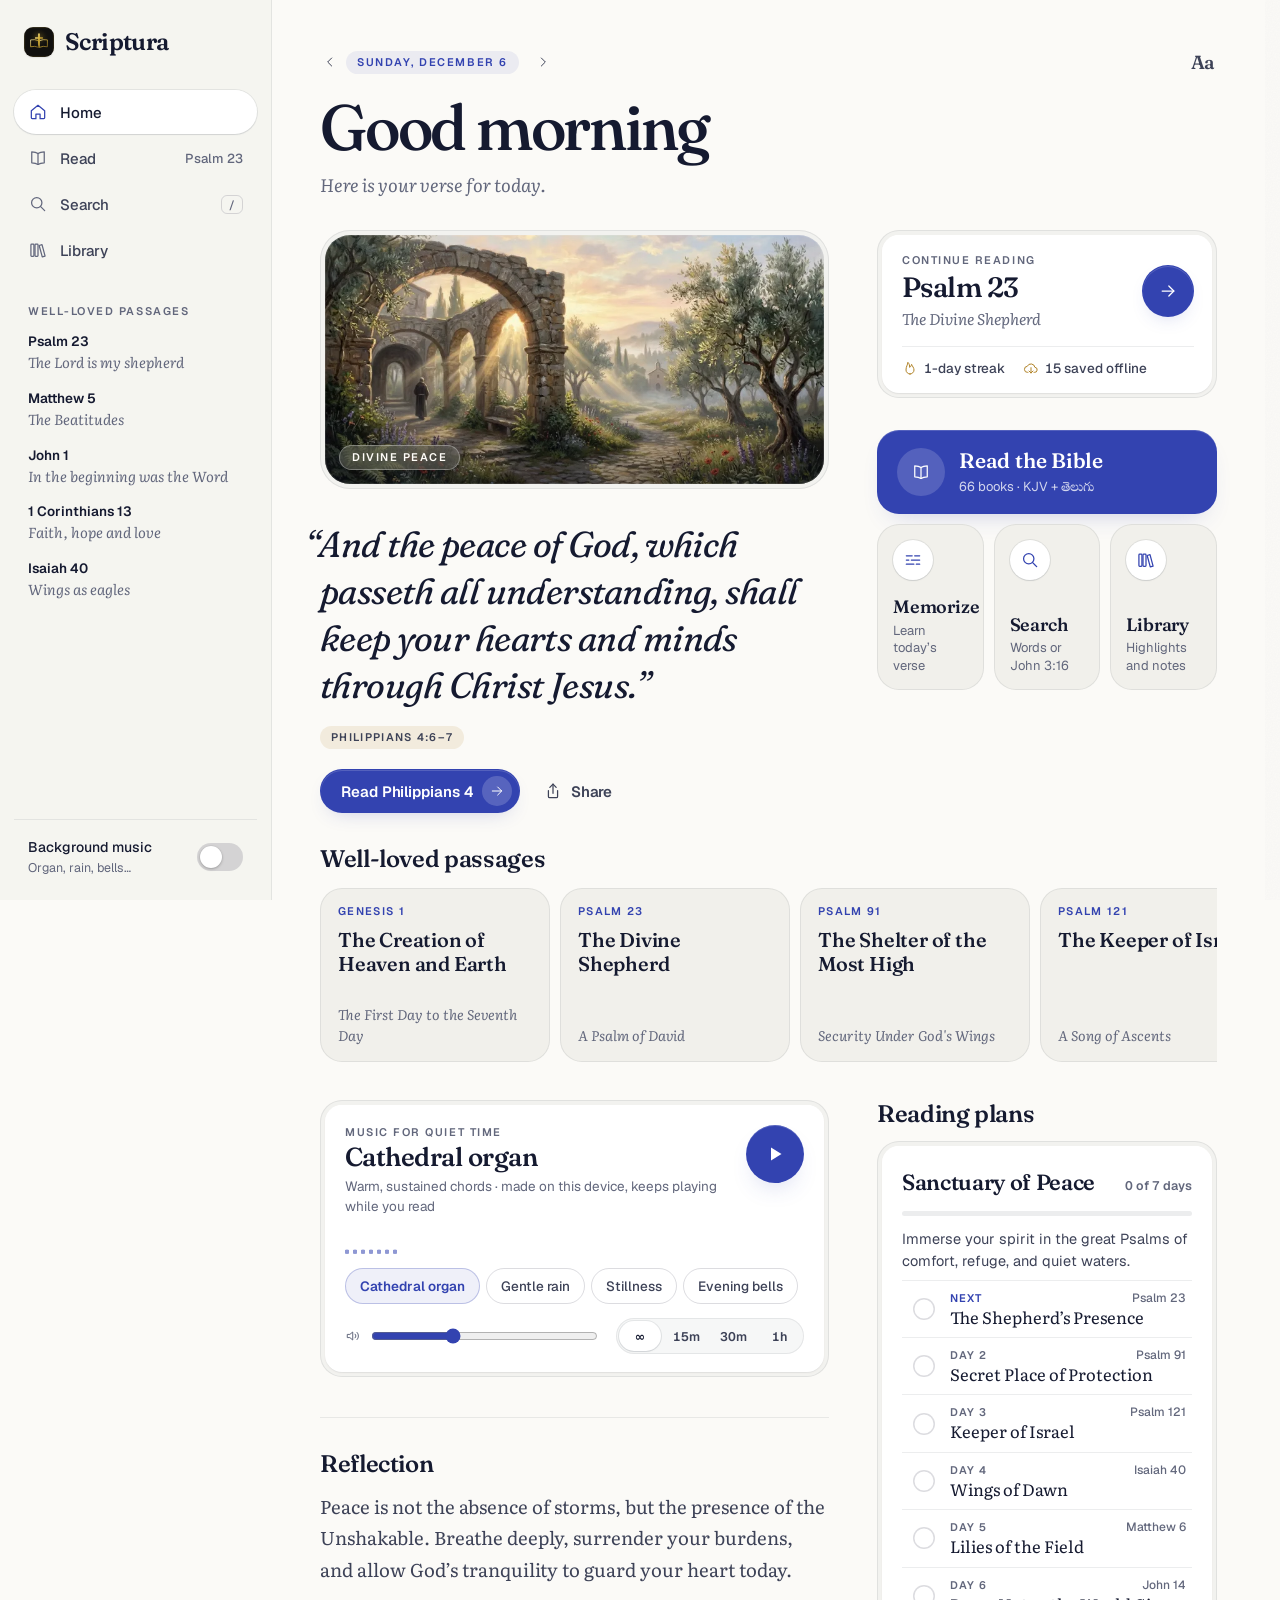
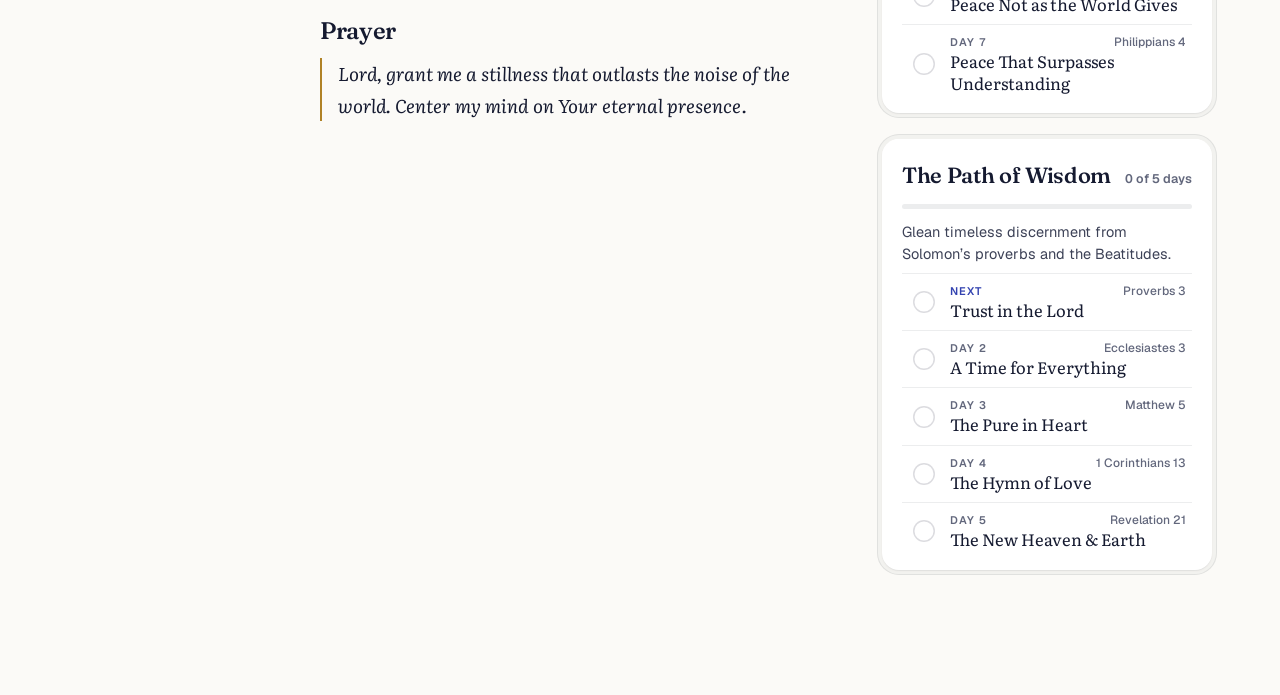
==== index.html @ 5dde361d "First commit: Scriptura Bible reader Offline Bible reader with a home dashboard, the King James Vers" ====
<!DOCTYPE html>
<html lang="en" class="theme-parchment font-serif">
<head>
  <meta charset="UTF-8">
  <meta name="viewport" content="width=device-width, initial-scale=1, viewport-fit=cover, interactive-widget=resizes-content">
  <title>Scriptura — Bible reader</title>
  <meta name="description" content="A quiet Bible reader: the whole King James Bible and three other public-domain translations, chapters saved for offline reading, highlights and notes kept on your device, a daily verse and background music.">

  <link rel="manifest" href="manifest.webmanifest">
  <meta name="theme-color" content="#FBFAF7" media="(prefers-color-scheme: light)">
  <meta name="theme-color" content="#0C1020" media="(prefers-color-scheme: dark)">
  <meta name="color-scheme" content="light dark">
  <meta name="mobile-web-app-capable" content="yes">
  <meta name="apple-mobile-web-app-capable" content="yes">
  <meta name="apple-mobile-web-app-status-bar-style" content="default">
  <meta name="apple-mobile-web-app-title" content="Scriptura">
  <link rel="icon" type="image/svg+xml" href="icons/favicon.svg">
  <link rel="apple-touch-icon" href="icons/icon-180.png">

  <meta property="og:title" content="Scriptura — Bible reader">
  <meta property="og:description" content="Read the whole Bible with careful typography, offline chapters, highlights, notes and a daily verse.">
  <meta property="og:image" content="icons/icon-512.png">
  <meta property="og:type" content="website">

  <link rel="preconnect" href="https://bible-api.com" crossorigin>
  <!-- Fonts are self-hosted so they work offline from the first install -->
  <link rel="preload" href="fonts/literata-normal.woff2" as="font" type="font/woff2" crossorigin>
  <link rel="preload" href="fonts/fraunces-normal.woff2" as="font" type="font/woff2" crossorigin>
  <link rel="preload" href="fonts/geist-normal.woff2" as="font" type="font/woff2" crossorigin>

  <script>
    // Apply the saved theme before first paint so night readers never see a light flash.
    (function () {
      try {
        var p = JSON.parse(localStorage.getItem('scriptura_preferences') || '{}');
        var t = p.theme || 'auto';
        if (t === 'auto') t = matchMedia('(prefers-color-scheme: dark)').matches ? 'theme-cathedral' : 'theme-parchment';
        document.documentElement.className = t + ' ' + (p.fontFamily || 'font-serif');
      } catch (e) {}
    })();
  </script>

  <link rel="stylesheet" href="css/fonts.css">
  <link rel="stylesheet" href="css/themes.css">
  <link rel="stylesheet" href="css/style.css">
  <link rel="stylesheet" href="css/mobile.css">
</head>
<body data-view="daily">
  <a class="skip-link" href="#reading-content">Skip to scripture</a>

  <!-- Icon set: 24px grid, 1.5 stroke, round joins -->
  <svg class="sprite" aria-hidden="true" focusable="false">
    <symbol id="i-read" viewBox="0 0 24 24"><path d="M12 6.6C10.2 5.3 7.7 4.6 4.5 4.6v13.1c3.2 0 5.7.7 7.5 2 1.8-1.3 4.3-2 7.5-2V4.6c-3.2 0-5.7.7-7.5 2z"/><path d="M12 6.6v13.1"/></symbol>
    <symbol id="i-home" viewBox="0 0 24 24"><path d="M4 10.5 12 4l8 6.5V19a1 1 0 0 1-1 1h-4.5v-5.5h-5V20H5a1 1 0 0 1-1-1z"/></symbol>
    <symbol id="i-play" viewBox="0 0 24 24"><path d="M8 5.5v13l10.5-6.5z" fill="currentColor"/></symbol>
    <symbol id="i-pause" viewBox="0 0 24 24"><rect x="6.5" y="5.5" width="3.6" height="13" rx="1" fill="currentColor"/><rect x="13.9" y="5.5" width="3.6" height="13" rx="1" fill="currentColor"/></symbol>
    <symbol id="i-today" viewBox="0 0 24 24"><path d="M3 18.5h18"/><path d="M7 18.5a5 5 0 0 1 10 0"/><path d="M12 5.5v3"/><path d="M5.3 9.8l1.9 1.9"/><path d="M18.7 9.8l-1.9 1.9"/></symbol>
    <symbol id="i-search" viewBox="0 0 24 24"><circle cx="10.5" cy="10.5" r="6.2"/><path d="M15.2 15.2 20 20"/></symbol>
    <symbol id="i-library" viewBox="0 0 24 24"><rect x="3.5" y="5" width="3.6" height="14.5" rx=".9"/><rect x="8.4" y="5" width="3.6" height="14.5" rx=".9"/><path d="M13.4 6.6l3.4-.95 3.7 13.6-3.4.95z"/></symbol>
    <symbol id="i-speaker" viewBox="0 0 24 24"><path d="M4 9.6h3.3L11.6 6v12l-4.3-3.6H4z"/><path d="M15.3 9.2a4 4 0 0 1 0 5.6"/><path d="M18.1 6.6a7.6 7.6 0 0 1 0 10.8"/></symbol>
    <symbol id="i-chev-left" viewBox="0 0 24 24"><path d="M14.5 6l-6 6 6 6"/></symbol>
    <symbol id="i-chev-right" viewBox="0 0 24 24"><path d="M9.5 6l6 6-6 6"/></symbol>
    <symbol id="i-chev-down" viewBox="0 0 24 24"><path d="M6.5 9.5l5.5 5.5 5.5-5.5"/></symbol>
    <symbol id="i-arrow-right" viewBox="0 0 24 24"><path d="M5 12h14"/><path d="M13 6l6 6-6 6"/></symbol>
    <symbol id="i-close" viewBox="0 0 24 24"><path d="M6.5 6.5l11 11M17.5 6.5l-11 11"/></symbol>
    <symbol id="i-check" viewBox="0 0 24 24"><path d="M5 12.5l4.5 4.5L19 7.5"/></symbol>
    <symbol id="i-bookmark" viewBox="0 0 24 24"><path d="M7 3.8h10a1 1 0 0 1 1 1v15.4l-6-4.3-6 4.3V4.8a1 1 0 0 1 1-1z"/></symbol>
    <symbol id="i-note" viewBox="0 0 24 24"><path d="M4.5 19.5v-3.3L16 4.7a1.9 1.9 0 0 1 2.7 0l.6.6a1.9 1.9 0 0 1 0 2.7L7.8 19.5z"/><path d="M14 6.7l3.3 3.3"/></symbol>
    <symbol id="i-share" viewBox="0 0 24 24"><path d="M12 3.8v11"/><path d="M8.2 7.6 12 3.8l3.8 3.8"/><path d="M6.5 11.5v7a1.5 1.5 0 0 0 1.5 1.5h8a1.5 1.5 0 0 0 1.5-1.5v-7"/></symbol>
    <symbol id="i-copy" viewBox="0 0 24 24"><rect x="8.5" y="8.5" width="11" height="11" rx="2"/><path d="M15.5 8.5V6a1.5 1.5 0 0 0-1.5-1.5H6A1.5 1.5 0 0 0 4.5 6v8A1.5 1.5 0 0 0 6 15.5h2.5"/></symbol>
    <symbol id="i-trash" viewBox="0 0 24 24"><path d="M4.5 7h15"/><path d="M9.5 7V4.8h5V7"/><path d="M6.5 7l.9 12.2a1 1 0 0 0 1 .9h7.2a1 1 0 0 0 1-.9L17.5 7"/></symbol>
    <symbol id="i-none" viewBox="0 0 24 24"><circle cx="12" cy="12" r="7.5"/><path d="M6.8 17.2 17.2 6.8"/></symbol>
    <symbol id="i-highlight" viewBox="0 0 24 24"><path d="M14.5 4.5l5 5-8.2 8.2H6.3v-5z"/><path d="M4 20.5h16"/></symbol>
    <symbol id="i-image" viewBox="0 0 24 24"><rect x="4" y="5" width="16" height="14" rx="2"/><circle cx="9" cy="10" r="1.5"/><path d="M20 15.5l-4.5-4.5L8 18.5"/></symbol>
    <symbol id="i-download" viewBox="0 0 24 24"><path d="M12 4v11"/><path d="M7.5 10.5 12 15l4.5-4.5"/><path d="M5 19.5h14"/></symbol>
    <symbol id="i-upload" viewBox="0 0 24 24"><path d="M12 15V4"/><path d="M7.5 8.5 12 4l4.5 4.5"/><path d="M5 19.5h14"/></symbol>
    <symbol id="i-refresh" viewBox="0 0 24 24"><path d="M19.5 12a7.5 7.5 0 1 1-2.2-5.3"/><path d="M19.5 4.5v4h-4"/></symbol>
    <symbol id="i-cloud" viewBox="0 0 24 24"><path d="M7.5 18.5H7a4.5 4.5 0 0 1-.6-9 6 6 0 0 1 11.4 1.4A3.8 3.8 0 0 1 17 18.5h-.5"/><path d="M12 11.5v8"/><path d="M9 16.5l3 3 3-3"/></symbol>
    <symbol id="i-flame" viewBox="0 0 24 24"><path d="M12 21a6 6 0 0 0 6-6c0-3.5-2.6-5.6-3.6-8.4-.8 2.3-1.4 3.7-3 4.4.3-2.6-.6-5.5-2.6-7.5C8.6 7.4 6 9.7 6 15a6 6 0 0 0 6 6z"/></symbol>
    <symbol id="i-memorize" viewBox="0 0 24 24"><path d="M4 7h7"/><path d="M14 7h6"/><path d="M4 12h3"/><path d="M10 12h10"/><path d="M4 17h9"/><path d="M16 17h4"/></symbol>
    <symbol id="i-cross" viewBox="0 0 24 24"><path d="M12 3v18M6.5 8.5h11"/></symbol>
  </svg>

  <div class="app-shell">

    <!-- Desktop sidebar -->
    <aside class="rail" aria-label="Sidebar">
      <button class="rail-brand pressable" data-tab="daily" aria-label="Scriptura, go home">
        <img src="icons/favicon.svg" alt="" width="30" height="30">
        <span class="wordmark">Scriptura</span>
      </button>

      <nav class="rail-nav" aria-label="Primary">
        <button class="rail-link pressable is-active" data-tab="daily" aria-current="page">
          <svg class="icon" aria-hidden="true"><use href="#i-home"/></svg>
          <span>Home</span>
          <span class="rail-meta rail-streak" id="rail-streak"></span>
        </button>
        <button class="rail-link pressable" data-tab="reader">
          <svg class="icon" aria-hidden="true"><use href="#i-read"/></svg>
          <span>Read</span>
          <span class="rail-meta" data-passage-label>Psalm 23</span>
        </button>
        <button class="rail-link pressable" data-tab="search">
          <svg class="icon" aria-hidden="true"><use href="#i-search"/></svg>
          <span>Search</span>
          <kbd class="rail-kbd" aria-hidden="true">/</kbd>
        </button>
        <button class="rail-link pressable" data-tab="library">
          <svg class="icon" aria-hidden="true"><use href="#i-library"/></svg>
          <span>Library</span>
          <span class="rail-meta" id="rail-library-count"></span>
        </button>
      </nav>

      <section class="rail-section" aria-labelledby="rail-passages-title">
        <h2 class="rail-heading" id="rail-passages-title">Well-loved passages</h2>
        <ul class="rail-passages">
          <li><button class="passage-link pressable" data-goto="Psalms|23"><span class="pl-ref">Psalm 23</span><span class="pl-title">The Lord is my shepherd</span></button></li>
          <li><button class="passage-link pressable" data-goto="Matthew|5"><span class="pl-ref">Matthew 5</span><span class="pl-title">The Beatitudes</span></button></li>
          <li><button class="passage-link pressable" data-goto="John|1"><span class="pl-ref">John 1</span><span class="pl-title">In the beginning was the Word</span></button></li>
          <li><button class="passage-link pressable" data-goto="1 Corinthians|13"><span class="pl-ref">1 Corinthians 13</span><span class="pl-title">Faith, hope and love</span></button></li>
          <li><button class="passage-link pressable" data-goto="Isaiah|40"><span class="pl-ref">Isaiah 40</span><span class="pl-title">Wings as eagles</span></button></li>
        </ul>
      </section>

      <div class="rail-foot">
        <label class="switch-row switch-row--compact">
          <span class="switch-copy">
            <span class="switch-title">Background music</span>
            <span class="switch-sub">Organ, rain, bells…</span>
          </span>
          <input type="checkbox" class="switch" data-pref="ambient" role="switch">
        </label>
      </div>
    </aside>

    <div class="main-col">
      <header class="top-bar" id="top-bar">
        <div class="top-bar-inner">
          <div class="top-lead">
            <button id="btn-picker-location" class="location-btn pressable reader-only" aria-haspopup="dialog">
              <span class="location-text" id="location-text">Psalm 23</span>
              <svg class="icon icon-sm" aria-hidden="true"><use href="#i-chev-down"/></svg>
            </button>
            <button class="icon-btn pressable reader-only hide-xs" id="btn-prev-top" aria-label="Previous chapter">
              <svg class="icon" aria-hidden="true"><use href="#i-chev-left"/></svg>
            </button>
            <button class="icon-btn pressable reader-only hide-xs" id="btn-next-top" aria-label="Next chapter">
              <svg class="icon" aria-hidden="true"><use href="#i-chev-right"/></svg>
            </button>
          </div>
          <div class="top-actions">
            <span id="offline-indicator" class="offline-pill hidden">Offline</span>
            <button class="icon-btn pressable" id="btn-appearance" aria-haspopup="dialog" aria-label="Reading settings">
              <span class="aa-glyph" aria-hidden="true">Aa</span>
            </button>
            <button class="icon-btn pressable pwa-install-btn hidden" aria-label="Install Scriptura">
              <svg class="icon" aria-hidden="true"><use href="#i-download"/></svg>
            </button>
          </div>
          <div class="read-progress" id="read-progress" aria-hidden="true"></div>
        </div>
      </header>

      <main class="views" id="main">

        <!-- READ -->
        <section id="view-reader" class="view" aria-label="Reader">
          <header class="chapter-head">
            <div class="eyebrow-row" id="chapter-eyebrow"><span class="eyebrow">Psalm 23</span></div>
            <h1 class="chapter-title" id="chapter-title">The Divine Shepherd</h1>
            <p class="chapter-sub" id="chapter-subtitle">A Psalm of David</p>
          </header>
          <div id="chapter-notice" class="chapter-notice hidden" role="status"></div>
          <article id="reading-content" class="scripture" tabindex="-1" aria-label="Scripture text" aria-busy="false"></article>
          <div id="chapter-end" class="chapter-end" aria-hidden="true"></div>
          <nav class="chapter-nav" id="chapter-nav" aria-label="Chapters"></nav>
        </section>

        <!-- HOME -->
        <section id="view-daily" class="view is-active" aria-labelledby="daily-heading">
          <header class="view-head home-head">
            <div class="view-head-top">
              <div class="day-nav">
                <button class="icon-btn icon-btn--sm pressable" id="daily-prev" aria-label="Previous day"><svg class="icon icon-sm" aria-hidden="true"><use href="#i-chev-left"/></svg></button>
                <p class="eyebrow" id="daily-date">Today</p>
                <button class="icon-btn icon-btn--sm pressable" id="daily-next" aria-label="Next day"><svg class="icon icon-sm" aria-hidden="true"><use href="#i-chev-right"/></svg></button>
                <button class="text-link hidden" id="daily-reset">Back to today</button>
              </div>
              <button class="icon-btn pressable" data-action="open-settings" aria-haspopup="dialog" aria-label="Reading settings"><span class="aa-glyph" aria-hidden="true">Aa</span></button>
            </div>
            <h1 class="view-title" id="daily-heading">Good morning</h1>
            <p class="home-sub" id="home-sub">Here is your verse for today.</p>
          </header>

          <div class="home-grid">
            <!-- Verse of the day -->
            <section class="home-verse" aria-label="Verse of the day">
              <figure class="today-art bezel">
                <picture>
                  <source type="image/webp" srcset="assets/daily_banner-800.webp 800w, assets/daily_banner.webp 1376w" sizes="(min-width: 1100px) 640px, 100vw">
                  <img src="assets/daily_banner.jpg" alt="Morning light through stone arches beside an olive grove" width="1376" height="768" decoding="async">
                </picture>
                <figcaption class="today-theme" id="daily-tag">Divine peace</figcaption>
              </figure>
              <blockquote class="today-verse">
                <p id="daily-quote"></p>
                <footer><cite id="daily-ref"></cite></footer>
              </blockquote>
              <div class="today-actions">
                <button id="daily-jump-btn" class="btn btn-primary pressable">
                  <span id="daily-jump-label">Read the chapter</span>
                  <span class="btn-orb" aria-hidden="true"><svg class="icon icon-sm"><use href="#i-arrow-right"/></svg></span>
                </button>
                <button id="daily-share-btn" class="btn btn-quiet pressable">
                  <svg class="icon" aria-hidden="true"><use href="#i-share"/></svg><span>Share</span>
                </button>
              </div>
            </section>

            <!-- Continue reading and stats -->
            <aside class="today-continue bezel" id="continue-card" aria-label="Your reading"></aside>

            <!-- Quick actions -->
            <nav class="home-tiles" aria-label="Quick actions">
              <button class="home-tile home-tile--primary pressable" data-action="open-picker">
                <span class="tile-icon"><svg class="icon" aria-hidden="true"><use href="#i-read"/></svg></span>
                <span class="tile-title">Read the Bible</span>
                <span class="tile-sub" id="tile-read-sub">66 books · KJV</span>
              </button>
              <button class="home-tile pressable" data-action="memorize-today">
                <span class="tile-icon"><svg class="icon" aria-hidden="true"><use href="#i-memorize"/></svg></span>
                <span class="tile-title">Memorize</span>
                <span class="tile-sub">Learn today’s verse</span>
              </button>
              <button class="home-tile pressable" data-tab="search">
                <span class="tile-icon"><svg class="icon" aria-hidden="true"><use href="#i-search"/></svg></span>
                <span class="tile-title">Search</span>
                <span class="tile-sub">Words or John 3:16</span>
              </button>
              <button class="home-tile pressable" data-tab="library">
                <span class="tile-icon"><svg class="icon" aria-hidden="true"><use href="#i-library"/></svg></span>
                <span class="tile-title">Library</span>
                <span class="tile-sub" id="tile-library-sub">Highlights and notes</span>
              </button>
            </nav>

            <!-- Well-loved passages -->
            <section class="home-passages" aria-labelledby="passages-title">
              <h2 class="section-title" id="passages-title">Well-loved passages</h2>
              <div class="passage-strip" id="passage-strip"></div>
            </section>

            <div class="home-col">
              <!-- Music -->
              <section class="home-music bezel" aria-labelledby="music-title">
                <div class="music-core bezel-core">
                  <div class="music-head">
                    <div class="music-copy">
                      <p class="music-label">Music for quiet time</p>
                      <h2 class="music-title" id="music-title">Cathedral organ</h2>
                      <p class="music-sub" id="music-sub">Made on this device · keeps playing while you read</p>
                    </div>
                    <button class="music-play pressable" id="music-play" aria-pressed="false" aria-label="Play music">
                      <svg class="icon icon-play" aria-hidden="true"><use href="#i-play"/></svg>
                      <svg class="icon icon-pause" aria-hidden="true"><use href="#i-pause"/></svg>
                    </button>
                  </div>
                  <div class="music-eq" aria-hidden="true"><i></i><i></i><i></i><i></i><i></i><i></i><i></i></div>
                  <div class="music-kinds" role="radiogroup" aria-label="Soundscape" id="music-kinds"></div>
                  <div class="music-row">
                    <label class="music-volume">
                      <svg class="icon icon-sm" aria-hidden="true"><use href="#i-speaker"/></svg>
                      <span class="visually-hidden">Volume</span>
                      <input type="range" id="music-volume" min="0" max="100" step="1" value="35">
                    </label>
                    <div class="music-timer" role="radiogroup" aria-label="Stop music after" id="music-timer">
                      <button class="timer-chip pressable" role="radio" aria-checked="true" data-minutes="0" aria-label="No timer">∞</button>
                      <button class="timer-chip pressable" role="radio" aria-checked="false" data-minutes="15" aria-label="Stop after 15 minutes">15m</button>
                      <button class="timer-chip pressable" role="radio" aria-checked="false" data-minutes="30" aria-label="Stop after 30 minutes">30m</button>
                      <button class="timer-chip pressable" role="radio" aria-checked="false" data-minutes="60" aria-label="Stop after 1 hour">1h</button>
                    </div>
                  </div>
                </div>
              </section>
  
                <!-- Reflection and prayer -->
              <section class="home-reflect" aria-label="Reflection and prayer">
                <div class="reflect-block">
                  <h2 class="section-title" id="reflection-title">Reflection</h2>
                  <p id="daily-med-text" class="prose"></p>
                </div>
                <div class="reflect-block">
                  <h2 class="section-title" id="prayer-title">Prayer</h2>
                  <p id="daily-prayer-text" class="prose prayer"></p>
                </div>
              </section>
  
              </div>

            <!-- Plans -->
            <section class="today-plans" aria-labelledby="plans-title">
              <h2 class="section-title" id="plans-title">Reading plans</h2>
              <div id="reading-plans-list" class="plan-list"></div>
            </section>
          </div>
        </section>

        <!-- SEARCH -->
        <section id="view-search" class="view" aria-labelledby="search-heading">
          <header class="view-head">
            <div class="view-head-top">
              <p class="eyebrow" id="search-scope">On this device</p>
              <button class="icon-btn pressable" data-action="open-settings" aria-haspopup="dialog" aria-label="Reading settings"><span class="aa-glyph" aria-hidden="true">Aa</span></button>
            </div>
            <h1 class="view-title" id="search-heading">Search</h1>
          </header>
          <form class="search-box" id="search-form" role="search">
            <svg class="icon search-icon" aria-hidden="true"><use href="#i-search"/></svg>
            <label class="visually-hidden" for="search-query-input">Search scripture or go to a reference</label>
            <input type="search" id="search-query-input" class="search-input" placeholder="Search words, or try “John 3:16”" autocomplete="off" autocapitalize="none" autocorrect="off" spellcheck="false" enterkeyhint="search">
            <button type="button" class="icon-btn search-clear hidden" id="search-clear" aria-label="Clear search">
              <svg class="icon icon-sm" aria-hidden="true"><use href="#i-close"/></svg>
            </button>
          </form>
          <div class="chip-row" aria-label="Suggested searches">
            <span class="chip-label">Try</span>
            <button class="chip pressable" data-query="shepherd">shepherd</button>
            <button class="chip pressable" data-query="peace">peace</button>
            <button class="chip pressable" data-query="light">light</button>
            <button class="chip pressable" data-query="strength">strength</button>
            <button class="chip pressable" data-query="Romans 8">Romans 8</button>
          </div>
          <div id="search-results" class="search-results" aria-live="polite"></div>
        </section>

        <!-- LIBRARY -->
        <section id="view-library" class="view" aria-labelledby="library-heading">
          <header class="view-head">
            <div class="view-head-top">
              <p class="eyebrow">Kept on this device</p>
              <button class="icon-btn pressable" data-action="open-settings" aria-haspopup="dialog" aria-label="Reading settings"><span class="aa-glyph" aria-hidden="true">Aa</span></button>
            </div>
            <h1 class="view-title" id="library-heading">Library</h1>
          </header>
          <div class="segmented" role="tablist" aria-label="Library sections" id="library-tabs">
            <button class="segment pressable" role="tab" data-lib="highlights" aria-selected="true" aria-controls="library-list">Highlights <span class="count" id="count-highlights">0</span></button>
            <button class="segment pressable" role="tab" data-lib="bookmarks" aria-selected="false" aria-controls="library-list">Bookmarks <span class="count" id="count-bookmarks">0</span></button>
            <button class="segment pressable" role="tab" data-lib="notes" aria-selected="false" aria-controls="library-list">Notes <span class="count" id="count-notes">0</span></button>
          </div>
          <div class="color-filter hidden" id="color-filter" role="group" aria-label="Filter highlights by color"></div>
          <div id="library-list" class="lib-list" role="tabpanel" aria-labelledby="library-heading"></div>

          <section class="lib-backup" aria-labelledby="backup-title">
            <h2 class="section-title section-title--sm" id="backup-title">Back up your library</h2>
            <p class="lib-backup-text">Highlights, bookmarks, notes and plan progress live only in this browser. Save a backup file before clearing site data or changing phones.</p>
            <div class="lib-backup-actions">
              <button class="btn btn-secondary pressable" id="btn-export">
                <svg class="icon icon-sm" aria-hidden="true"><use href="#i-download"/></svg><span>Save backup</span>
              </button>
              <label class="btn btn-quiet pressable" for="import-file">
                <svg class="icon icon-sm" aria-hidden="true"><use href="#i-upload"/></svg><span>Restore from file</span>
              </label>
              <input type="file" id="import-file" class="visually-hidden" accept="application/json,.json">
            </div>
          </section>
        </section>
      </main>
    </div>
  </div>

  <!-- Phone and tablet navigation -->
  <nav class="tab-bar" id="tab-bar" aria-label="Primary">
    <span class="tab-indicator" aria-hidden="true"></span>
    <button class="tab pressable is-active" data-tab="daily" aria-current="page">
      <svg class="icon" aria-hidden="true"><use href="#i-home"/></svg><span>Home</span>
    </button>
    <button class="tab pressable" data-tab="reader">
      <svg class="icon" aria-hidden="true"><use href="#i-read"/></svg><span>Read</span>
    </button>
    <button class="tab pressable" data-tab="search">
      <svg class="icon" aria-hidden="true"><use href="#i-search"/></svg><span>Search</span>
    </button>
    <button class="tab pressable" data-tab="library">
      <svg class="icon" aria-hidden="true"><use href="#i-library"/></svg><span>Library</span>
    </button>
  </nav>

  <!-- Verse actions -->
  <div id="verse-action-bar" class="verse-toolbar" role="toolbar" aria-label="Verse actions" aria-hidden="true" inert>
    <div class="vt-row">
      <span class="vt-ref" id="vt-ref"></span>
      <div class="hl-palette" role="group" aria-label="Highlight color">
        <button class="hl-swatch" data-color="gold" aria-label="Gold highlight" aria-pressed="false"></button>
        <button class="hl-swatch" data-color="rose" aria-label="Rose highlight" aria-pressed="false"></button>
        <button class="hl-swatch" data-color="emerald" aria-label="Green highlight" aria-pressed="false"></button>
        <button class="hl-swatch" data-color="sky" aria-label="Blue highlight" aria-pressed="false"></button>
        <button class="hl-swatch" data-color="amethyst" aria-label="Violet highlight" aria-pressed="false"></button>
        <button class="hl-swatch hl-clear" data-color="clear" aria-label="Remove highlight">
          <svg class="icon icon-sm" aria-hidden="true"><use href="#i-none"/></svg>
        </button>
      </div>
    </div>
    <div class="vt-actions">
      <button id="btn-action-bookmark" class="vt-btn pressable" aria-pressed="false">
        <svg class="icon" aria-hidden="true"><use href="#i-bookmark"/></svg><span id="vt-bookmark-label">Bookmark</span>
      </button>
      <button id="btn-action-note" class="vt-btn pressable">
        <svg class="icon" aria-hidden="true"><use href="#i-note"/></svg><span>Note</span>
      </button>
      <button id="btn-action-copy" class="vt-btn pressable">
        <svg class="icon" aria-hidden="true"><use href="#i-copy"/></svg><span>Copy</span>
      </button>
      <button id="btn-action-share" class="vt-btn pressable">
        <svg class="icon" aria-hidden="true"><use href="#i-share"/></svg><span>Share</span>
      </button>
      <button id="btn-action-memorize" class="vt-btn pressable">
        <svg class="icon" aria-hidden="true"><use href="#i-memorize"/></svg><span>Memorize</span>
      </button>
    </div>
  </div>

  <!-- Sheet: book and chapter picker -->
  <dialog id="picker-sheet" class="sheet sheet--tall" aria-labelledby="picker-title">
    <div class="sheet-grip" data-sheet-grip>
      <div class="sheet-handle" aria-hidden="true"></div>
      <div class="sheet-head">
        <button class="icon-btn pressable picker-back hidden" id="picker-back" aria-label="Back to books">
          <svg class="icon" aria-hidden="true"><use href="#i-chev-left"/></svg>
        </button>
        <h2 class="sheet-title" id="picker-title">Books</h2>
        <button class="icon-btn pressable sheet-close-btn" aria-label="Close">
          <svg class="icon" aria-hidden="true"><use href="#i-close"/></svg>
        </button>
      </div>
    </div>
    <div class="sheet-body" id="picker-body">
      <div class="picker-pane is-active" data-pane="books">
        <div class="picker-filters">
          <div class="chip-row chip-row--scroll" id="canon-filters" role="group" aria-label="Filter books">
            <button class="chip pressable is-active" data-filter="ALL" aria-pressed="true">All</button>
            <button class="chip pressable" data-filter="OT" aria-pressed="false">Old Testament</button>
            <button class="chip pressable" data-filter="NT" aria-pressed="false">New Testament</button>
            <button class="chip pressable" data-filter="SAVED" aria-pressed="false">On this device</button>
            <button class="chip pressable" data-filter="POETRY" aria-pressed="false">Poetry &amp; wisdom</button>
            <button class="chip pressable" data-filter="GOSPELS" aria-pressed="false">Gospels</button>
          </div>
        </div>
        <div id="canon-books-grid" class="book-list"></div>
      </div>
      <div class="picker-pane" data-pane="chapters">
        <p class="picker-legend" id="picker-legend">
          <span><i class="legend-dot is-saved"></i>On this device</span>
          <span><i class="legend-dot is-read"></i>Read</span>
        </p>
        <div id="chapter-matrix" class="chapter-grid"></div>
      </div>
    </div>
  </dialog>

  <!-- Sheet: reading settings -->
  <dialog id="appearance-drawer" class="sheet" aria-labelledby="settings-title">
    <div class="sheet-grip" data-sheet-grip>
      <div class="sheet-handle" aria-hidden="true"></div>
      <div class="sheet-head">
        <h2 class="sheet-title" id="settings-title">Reading settings</h2>
        <button class="icon-btn pressable sheet-close-btn" aria-label="Close">
          <svg class="icon" aria-hidden="true"><use href="#i-close"/></svg>
        </button>
      </div>
    </div>
    <div class="sheet-body">
      <section class="setting">
        <h3 class="setting-label" id="theme-label">Theme</h3>
        <div class="theme-grid" role="radiogroup" aria-labelledby="theme-label">
          <button class="theme-btn pressable" role="radio" aria-checked="false" data-theme="auto"><span class="theme-swatch swatch-auto" aria-hidden="true">Aa</span><span>Auto</span></button>
          <button class="theme-btn pressable" role="radio" aria-checked="false" data-theme="theme-parchment"><span class="theme-swatch swatch-parchment" aria-hidden="true">Aa</span><span>Daylight</span></button>
          <button class="theme-btn pressable" role="radio" aria-checked="false" data-theme="theme-sepia"><span class="theme-swatch swatch-sepia" aria-hidden="true">Aa</span><span>Vellum</span></button>
          <button class="theme-btn pressable" role="radio" aria-checked="false" data-theme="theme-olive"><span class="theme-swatch swatch-olive" aria-hidden="true">Aa</span><span>Olive</span></button>
          <button class="theme-btn pressable" role="radio" aria-checked="false" data-theme="theme-cathedral"><span class="theme-swatch swatch-cathedral" aria-hidden="true">Aa</span><span>Night</span></button>
          <button class="theme-btn pressable" role="radio" aria-checked="false" data-theme="theme-obsidian"><span class="theme-swatch swatch-obsidian" aria-hidden="true">Aa</span><span>Midnight</span></button>
        </div>
      </section>

      <section class="setting">
        <h3 class="setting-label" id="font-label">Typeface</h3>
        <div class="segmented" role="radiogroup" aria-labelledby="font-label">
          <button class="segment font-btn pressable" role="radio" aria-checked="false" data-font="font-serif"><span class="font-sample sample-text">Literata</span></button>
          <button class="segment font-btn pressable" role="radio" aria-checked="false" data-font="font-classic"><span class="font-sample sample-classic">Garamond</span></button>
          <button class="segment font-btn pressable" role="radio" aria-checked="false" data-font="font-sans"><span class="font-sample sample-legible">Legible</span></button>
        </div>
      </section>

      <section class="setting">
        <div class="setting-row">
          <h3 class="setting-label" id="size-label">Text size</h3>
          <output class="setting-value" id="label-font-size" for="input-font-size">20 px</output>
        </div>
        <div class="size-control">
          <button class="icon-btn pressable" id="btn-size-down" aria-label="Smaller text"><span class="size-a size-a--sm" aria-hidden="true">A</span></button>
          <input type="range" id="input-font-size" min="16" max="28" step="1" value="20" aria-labelledby="size-label">
          <button class="icon-btn pressable" id="btn-size-up" aria-label="Larger text"><span class="size-a size-a--lg" aria-hidden="true">A</span></button>
        </div>
        <p class="type-preview">In the beginning was the Word, and the Word was with God, and the Word was God.</p>
      </section>

      <section class="setting">
        <h3 class="setting-label" id="leading-label">Line spacing</h3>
        <div class="segmented" role="radiogroup" aria-labelledby="leading-label">
          <button class="segment leading-btn pressable" role="radio" aria-checked="false" data-leading="1.55">Compact</button>
          <button class="segment leading-btn pressable" role="radio" aria-checked="false" data-leading="1.75">Comfortable</button>
          <button class="segment leading-btn pressable" role="radio" aria-checked="false" data-leading="1.95">Airy</button>
        </div>
      </section>

      <section class="setting">
        <h3 class="setting-label" id="translation-label">Translation</h3>
        <div class="segmented" role="radiogroup" aria-labelledby="translation-label" id="translation-options"></div>
        <p class="setting-note" id="translation-note"></p>
      </section>

      <section class="setting setting--toggles">
        <label class="switch-row">
          <span class="switch-copy">
            <span class="switch-title">Telugu and English together</span>
            <span class="switch-sub">Shows the other language under each verse · తెలుగు + KJV</span>
          </span>
          <input type="checkbox" class="switch" id="check-parallel" role="switch">
        </label>
        <label class="switch-row">
          <span class="switch-copy">
            <span class="switch-title">Words of Jesus in red</span>
            <span class="switch-sub">In the Gospel chapters that carry red-letter marks</span>
          </span>
          <input type="checkbox" class="switch" id="check-red-letters" role="switch">
        </label>
        <label class="switch-row">
          <span class="switch-copy">
            <span class="switch-title">Background music</span>
            <span class="switch-sub">Soundscapes made on this device; choose one on Home</span>
          </span>
          <input type="checkbox" class="switch" data-pref="ambient" role="switch">
        </label>
      </section>

      <section class="setting setting--storage">
        <div class="setting-row" id="offline-row">
          <div>
            <h3 class="setting-label setting-label--flush">Offline Bible</h3>
            <p class="setting-note" id="offline-note">Download the whole Bible to read and search without a connection.</p>
          </div>
          <button class="btn btn-secondary btn-sm pressable" id="btn-download-bible">Download</button>
        </div>
        <div class="setting-row">
          <div>
            <h3 class="setting-label setting-label--flush">Downloads</h3>
            <p class="setting-note" id="storage-note">Books and chapters you open are kept here for offline reading.</p>
          </div>
          <button class="btn btn-quiet btn-sm pressable" id="btn-clear-cache">Clear</button>
        </div>
      </section>

      <button class="btn btn-secondary btn-block pressable pwa-install-btn hidden" id="settings-install">
        <svg class="icon icon-sm" aria-hidden="true"><use href="#i-download"/></svg>
        <span>Install Scriptura</span>
      </button>
    </div>
  </dialog>

  <!-- Sheet: note -->
  <dialog id="note-drawer" class="sheet" aria-labelledby="note-title">
    <div class="sheet-grip" data-sheet-grip>
      <div class="sheet-handle" aria-hidden="true"></div>
      <div class="sheet-head sheet-head--compose">
        <button class="text-btn pressable sheet-close-btn">Cancel</button>
        <h2 class="sheet-title" id="note-title">Note</h2>
        <button class="text-btn text-btn--strong pressable" id="btn-save-reflection">Save</button>
      </div>
    </div>
    <div class="sheet-body">
      <p class="note-ref" id="note-ref-display"></p>
      <blockquote class="note-verse" id="note-verse-text"></blockquote>
      <label class="visually-hidden" for="note-input-area">Your note</label>
      <textarea id="note-input-area" class="note-input" rows="6" placeholder="What stands out to you in this verse?"></textarea>
      <div class="note-foot">
        <span class="note-hint">Ctrl + Enter saves</span>
        <button class="btn btn-quiet btn-sm btn-danger pressable hidden" id="btn-delete-note">
          <svg class="icon icon-sm" aria-hidden="true"><use href="#i-trash"/></svg><span>Delete note</span>
        </button>
      </div>
    </div>
  </dialog>

  <!-- Sheet: share card -->
  <dialog id="card-drawer" class="sheet" aria-labelledby="card-title">
    <div class="sheet-grip" data-sheet-grip>
      <div class="sheet-handle" aria-hidden="true"></div>
      <div class="sheet-head">
        <h2 class="sheet-title" id="card-title">Share verse</h2>
        <button class="icon-btn pressable sheet-close-btn" aria-label="Close">
          <svg class="icon" aria-hidden="true"><use href="#i-close"/></svg>
        </button>
      </div>
    </div>
    <div class="sheet-body">
      <div class="vc-shell bezel">
        <figure class="verse-card" id="verse-card" data-style="night">
          <svg class="vc-mark" aria-hidden="true"><use href="#i-cross"/></svg>
          <blockquote class="vc-text" id="card-preview-text"></blockquote>
          <figcaption class="vc-ref" id="card-preview-ref"></figcaption>
          <span class="vc-brand">Scriptura</span>
        </figure>
      </div>
      <div class="card-styles" role="radiogroup" aria-label="Card style">
        <button class="card-style pressable" role="radio" aria-checked="true" data-card-style="night"><span class="cs-dot cs-night" aria-hidden="true"></span>Night</button>
        <button class="card-style pressable" role="radio" aria-checked="false" data-card-style="paper"><span class="cs-dot cs-paper" aria-hidden="true"></span>Paper</button>
        <button class="card-style pressable" role="radio" aria-checked="false" data-card-style="olive"><span class="cs-dot cs-olive" aria-hidden="true"></span>Olive</button>
      </div>
      <div class="sheet-actions">
        <button class="btn btn-secondary pressable" id="btn-card-copy">
          <svg class="icon icon-sm" aria-hidden="true"><use href="#i-copy"/></svg><span>Copy text</span>
        </button>
        <button class="btn btn-secondary pressable" id="btn-card-image">
          <svg class="icon icon-sm" aria-hidden="true"><use href="#i-image"/></svg><span>Save image</span>
        </button>
        <button class="btn btn-primary pressable" id="btn-card-share">
          <svg class="icon icon-sm" aria-hidden="true"><use href="#i-share"/></svg><span>Share</span>
        </button>
      </div>
    </div>
  </dialog>

  <!-- Sheet: memorize -->
  <dialog id="memorize-drawer" class="sheet" aria-labelledby="memorize-title">
    <div class="sheet-grip" data-sheet-grip>
      <div class="sheet-handle" aria-hidden="true"></div>
      <div class="sheet-head">
        <h2 class="sheet-title" id="memorize-title">Memorize</h2>
        <button class="icon-btn pressable sheet-close-btn" aria-label="Close">
          <svg class="icon" aria-hidden="true"><use href="#i-close"/></svg>
        </button>
      </div>
    </div>
    <div class="sheet-body">
      <p class="note-ref" id="memorize-ref"></p>
      <p class="memorize-text" id="memorize-text"></p>
      <div class="memorize-levels">
        <div class="setting-row">
          <h3 class="setting-label setting-label--flush" id="memorize-level-label">Hidden words</h3>
          <output class="setting-value" id="memorize-level-value">0 of 4</output>
        </div>
        <div class="segmented" role="radiogroup" aria-labelledby="memorize-level-label" id="memorize-levels"></div>
      </div>
      <p class="setting-note">Say the verse aloud. Tap a blank to peek at a word, and step up a level when it comes easily.</p>
    </div>
  </dialog>

  <div id="toast-container" class="toast-stack" role="status" aria-live="polite"></div>

  <script type="module" src="js/app.js"></script>
</body>
</html>
---- css/fonts.css ----
/* Scriptura — self-hosted fonts (latin subset). All families are SIL Open Font License 1.1; see fonts/licenses. */

@font-face {
  font-family: 'Fraunces';
  font-style: italic;
  font-weight: 300 700;
  font-display: swap;
  src: url('../fonts/fraunces-italic.woff2') format('woff2');
  unicode-range: U+0000-00FF, U+0131, U+0152-0153, U+02BB-02BC, U+02C6, U+02DA, U+02DC, U+0304, U+0308, U+0329, U+2000-206F, U+20AC, U+2122, U+2191, U+2193, U+2212, U+2215, U+FEFF, U+FFFD;
}

@font-face {
  font-family: 'Fraunces';
  font-style: normal;
  font-weight: 300 700;
  font-display: swap;
  src: url('../fonts/fraunces-normal.woff2') format('woff2');
  unicode-range: U+0000-00FF, U+0131, U+0152-0153, U+02BB-02BC, U+02C6, U+02DA, U+02DC, U+0304, U+0308, U+0329, U+2000-206F, U+20AC, U+2122, U+2191, U+2193, U+2212, U+2215, U+FEFF, U+FFFD;
}

@font-face {
  font-family: 'Literata';
  font-style: italic;
  font-weight: 300 700;
  font-display: swap;
  src: url('../fonts/literata-italic.woff2') format('woff2');
  unicode-range: U+0000-00FF, U+0131, U+0152-0153, U+02BB-02BC, U+02C6, U+02DA, U+02DC, U+0304, U+0308, U+0329, U+2000-206F, U+20AC, U+2122, U+2191, U+2193, U+2212, U+2215, U+FEFF, U+FFFD;
}

@font-face {
  font-family: 'Literata';
  font-style: normal;
  font-weight: 300 700;
  font-display: swap;
  src: url('../fonts/literata-normal.woff2') format('woff2');
  unicode-range: U+0000-00FF, U+0131, U+0152-0153, U+02BB-02BC, U+02C6, U+02DA, U+02DC, U+0304, U+0308, U+0329, U+2000-206F, U+20AC, U+2122, U+2191, U+2193, U+2212, U+2215, U+FEFF, U+FFFD;
}

@font-face {
  font-family: 'Geist';
  font-style: normal;
  font-weight: 300 700;
  font-display: swap;
  src: url('../fonts/geist-normal.woff2') format('woff2');
  unicode-range: U+0000-00FF, U+0131, U+0152-0153, U+02BB-02BC, U+02C6, U+02DA, U+02DC, U+0304, U+0308, U+0329, U+2000-206F, U+20AC, U+2122, U+2191, U+2193, U+2212, U+2215, U+FEFF, U+FFFD;
}

@font-face {
  font-family: 'EB Garamond';
  font-style: italic;
  font-weight: 400 600;
  font-display: swap;
  src: url('../fonts/eb-garamond-italic.woff2') format('woff2');
  unicode-range: U+0000-00FF, U+0131, U+0152-0153, U+02BB-02BC, U+02C6, U+02DA, U+02DC, U+0304, U+0308, U+0329, U+2000-206F, U+20AC, U+2122, U+2191, U+2193, U+2212, U+2215, U+FEFF, U+FFFD;
}

@font-face {
  font-family: 'EB Garamond';
  font-style: normal;
  font-weight: 400 600;
  font-display: swap;
  src: url('../fonts/eb-garamond-normal.woff2') format('woff2');
  unicode-range: U+0000-00FF, U+0131, U+0152-0153, U+02BB-02BC, U+02C6, U+02DA, U+02DC, U+0304, U+0308, U+0329, U+2000-206F, U+20AC, U+2122, U+2191, U+2193, U+2212, U+2215, U+FEFF, U+FFFD;
}

@font-face {
  font-family: 'Atkinson Hyperlegible';
  font-style: italic;
  font-weight: 400;
  font-display: swap;
  src: url('../fonts/atkinson-italic-400.woff2') format('woff2');
  unicode-range: U+0000-00FF, U+0131, U+0152-0153, U+02BB-02BC, U+02C6, U+02DA, U+02DC, U+0304, U+0308, U+0329, U+2000-206F, U+20AC, U+2122, U+2191, U+2193, U+2212, U+2215, U+FEFF, U+FFFD;
}

@font-face {
  font-family: 'Atkinson Hyperlegible';
  font-style: italic;
  font-weight: 700;
  font-display: swap;
  src: url('../fonts/atkinson-italic-700.woff2') format('woff2');
  unicode-range: U+0000-00FF, U+0131, U+0152-0153, U+02BB-02BC, U+02C6, U+02DA, U+02DC, U+0304, U+0308, U+0329, U+2000-206F, U+20AC, U+2122, U+2191, U+2193, U+2212, U+2215, U+FEFF, U+FFFD;
}

@font-face {
  font-family: 'Atkinson Hyperlegible';
  font-style: normal;
  font-weight: 400;
  font-display: swap;
  src: url('../fonts/atkinson-normal-400.woff2') format('woff2');
  unicode-range: U+0000-00FF, U+0131, U+0152-0153, U+02BB-02BC, U+02C6, U+02DA, U+02DC, U+0304, U+0308, U+0329, U+2000-206F, U+20AC, U+2122, U+2191, U+2193, U+2212, U+2215, U+FEFF, U+FFFD;
}

@font-face {
  font-family: 'Atkinson Hyperlegible';
  font-style: normal;
  font-weight: 700;
  font-display: swap;
  src: url('../fonts/atkinson-normal-700.woff2') format('woff2');
  unicode-range: U+0000-00FF, U+0131, U+0152-0153, U+02BB-02BC, U+02C6, U+02DA, U+02DC, U+0304, U+0308, U+0329, U+2000-206F, U+20AC, U+2122, U+2191, U+2193, U+2212, U+2215, U+FEFF, U+FFFD;
}

@font-face {
  font-family: 'Noto Serif Telugu';
  font-style: normal;
  font-weight: 300 700;
  font-display: swap;
  src: url('../fonts/noto-serif-telugu.woff2') format('woff2');
  unicode-range: U+0951-0952, U+0964-0965, U+0B83, U+0C00-0C7F, U+1CD5-1CD6, U+1CD8, U+1CDA, U+1CF2, U+200C-200D, U+25CC;
}
---- css/themes.css ----
/* Scriptura v3 — design tokens and reading palettes
   Theme and typeface classes live on <html> so they apply before first paint.
   Palette: navy ink and lapis on porcelain by day, gold on deep indigo by night. */

:root {
  /* Reader — updated from preferences in app.js */
  --reader-font-size: 20px;
  --reader-line-height: 1.75;
  --reader-scale: 1;
  --reader-font: var(--font-text);

  /* Type: Fraunces for display, Literata for reading, Geist for interface */
  --font-display: 'Fraunces', 'Noto Serif Telugu', 'Iowan Old Style', 'Palatino Linotype', Georgia, serif;
  --font-text: 'Literata', 'Noto Serif Telugu', 'Iowan Old Style', 'Palatino Linotype', Georgia, serif;
  --font-classic: 'EB Garamond', 'Noto Serif Telugu', Garamond, 'Palatino Linotype', Georgia, serif;
  --font-legible: 'Atkinson Hyperlegible', 'Noto Serif Telugu', 'Segoe UI', system-ui, sans-serif;
  --font-ui: 'Geist', 'Noto Serif Telugu', system-ui, -apple-system, 'Segoe UI', sans-serif;

  /* Space (4px base) */
  --s-1: 4px;
  --s-2: 8px;
  --s-3: 12px;
  --s-4: 16px;
  --s-5: 20px;
  --s-6: 24px;
  --s-8: 32px;
  --s-10: 40px;
  --s-12: 48px;
  --s-16: 64px;
  --gutter: 20px;

  /* Radius — concentric: inner = outer - bezel padding */
  --r-xs: 6px;
  --r-sm: 10px;
  --r-md: 14px;
  --r-lg: 22px;
  --r-xl: 30px;
  --r-pill: 999px;
  --bezel-pad: 5px;

  /* Layers (dialogs use the top layer and need none) */
  --z-rail: 20;
  --z-bar: 30;
  --z-tabbar: 40;
  --z-toolbar: 50;
  --z-toast: 70;

  /* Motion */
  --ease-out: cubic-bezier(0.22, 1, 0.36, 1);
  --ease-sheet: cubic-bezier(0.32, 0.72, 0, 1);
  --ease-spring: cubic-bezier(0.34, 1.32, 0.64, 1);
  --dur-fast: 140ms;
  --dur-base: 220ms;
  --dur-slow: 380ms;

  /* Chrome */
  --bar-h: 52px;
  --bar-gap: 10px;
  --tabbar-h: 64px;
  --rail-w: 272px;

  /* Highlight swatches (solid, for the picker buttons) */
  --sw-gold: #F0C543;
  --sw-rose: #EE8A9C;
  --sw-emerald: #5CBE8D;
  --sw-sky: #6CA0F2;
  --sw-amethyst: #A68CEC;

  --grain-dark: url("data:image/svg+xml,%3Csvg xmlns='http://www.w3.org/2000/svg' width='180' height='180'%3E%3Cfilter id='n'%3E%3CfeTurbulence type='fractalNoise' baseFrequency='.8' numOctaves='3' stitchTiles='stitch'/%3E%3CfeColorMatrix values='0 0 0 0 0.08 0 0 0 0 0.09 0 0 0 0 0.16 0 0 0 .9 0'/%3E%3C/filter%3E%3Crect width='100%25' height='100%25' filter='url(%23n)'/%3E%3C/svg%3E");
  --grain-light: url("data:image/svg+xml,%3Csvg xmlns='http://www.w3.org/2000/svg' width='180' height='180'%3E%3Cfilter id='n'%3E%3CfeTurbulence type='fractalNoise' baseFrequency='.8' numOctaves='3' stitchTiles='stitch'/%3E%3CfeColorMatrix values='0 0 0 0 1 0 0 0 0 0.97 0 0 0 0 0.92 0 0 0 .9 0'/%3E%3C/filter%3E%3Crect width='100%25' height='100%25' filter='url(%23n)'/%3E%3C/svg%3E");
}

@media (min-width: 640px) {
  :root { --gutter: 32px; }
}

@media (min-width: 1024px) {
  :root { --gutter: 48px; }
}

/* =====================================================================
   DAYLIGHT — porcelain, navy ink, lapis accent, gold ornament (default light)
   ===================================================================== */
.theme-parchment {
  color-scheme: light;
  --canvas: #FBFAF7;
  --surface: #F1F0EB;
  --raised: #FFFFFF;
  --ink: #151A30;
  --ink-2: #3D4257;
  --ink-3: #62677C;
  --ink-4: #A9ACBA;
  --line: rgba(21, 26, 48, 0.08);
  --line-strong: rgba(21, 26, 48, 0.15);
  --accent: #3343B0;
  --accent-ink: #FFFFFF;
  --accent-soft: rgba(51, 67, 176, 0.08);
  --accent-line: rgba(51, 67, 176, 0.28);
  --gilt: #B08226;
  --gilt-soft: rgba(176, 130, 38, 0.12);
  --toast-accent: #AEB9FF;
  --rubric: #B4232C;

  --hl-gold: rgba(244, 200, 67, 0.42);
  --hl-rose: rgba(238, 138, 156, 0.30);
  --hl-emerald: rgba(92, 190, 141, 0.28);
  --hl-sky: rgba(108, 160, 242, 0.28);
  --hl-amethyst: rgba(166, 140, 236, 0.28);

  --glass: rgba(255, 255, 255, 0.72);
  --glass-edge: rgba(255, 255, 255, 0.85);
  --bezel: rgba(21, 26, 48, 0.035);
  --scrim: rgba(12, 16, 32, 0.32);
  --shadow-sm: 0 1px 2px rgba(21, 26, 48, 0.06), 0 1px 1px rgba(21, 26, 48, 0.03);
  --shadow-md: 0 12px 32px -12px rgba(21, 26, 48, 0.20), 0 3px 8px -3px rgba(21, 26, 48, 0.07);
  --shadow-lg: 0 32px 72px -20px rgba(21, 26, 48, 0.30), 0 8px 20px -8px rgba(21, 26, 48, 0.10);
  --inner-light: inset 0 1px 0 rgba(255, 255, 255, 0.9);
  --grain: var(--grain-dark);
  --grain-opacity: 0.03;
  --art-filter: none;
}

/* =====================================================================
   VELLUM — warm paper, sepia ink, deep teal accent
   ===================================================================== */
.theme-sepia {
  color-scheme: light;
  --canvas: #F5EEE1;
  --surface: #EBE1CE;
  --raised: #FCF8F0;
  --ink: #2A2119;
  --ink-2: #57493B;
  --ink-3: #6E5F4B;
  --ink-4: #AE9D83;
  --line: rgba(60, 40, 15, 0.10);
  --line-strong: rgba(60, 40, 15, 0.19);
  --accent: #1C6168;
  --accent-ink: #FFFFFF;
  --accent-soft: rgba(28, 97, 104, 0.09);
  --accent-line: rgba(28, 97, 104, 0.30);
  --gilt: #A2731F;
  --gilt-soft: rgba(162, 115, 31, 0.13);
  --toast-accent: #8FD3D2;
  --rubric: #A12B22;

  --hl-gold: rgba(232, 184, 60, 0.42);
  --hl-rose: rgba(226, 128, 136, 0.32);
  --hl-emerald: rgba(102, 176, 128, 0.32);
  --hl-sky: rgba(104, 156, 214, 0.32);
  --hl-amethyst: rgba(160, 134, 214, 0.32);

  --glass: rgba(250, 244, 233, 0.76);
  --glass-edge: rgba(255, 252, 244, 0.7);
  --bezel: rgba(60, 40, 15, 0.045);
  --scrim: rgba(50, 34, 12, 0.32);
  --shadow-sm: 0 1px 2px rgba(80, 52, 14, 0.08), 0 1px 1px rgba(80, 52, 14, 0.04);
  --shadow-md: 0 12px 32px -12px rgba(80, 52, 14, 0.24), 0 3px 8px -3px rgba(80, 52, 14, 0.08);
  --shadow-lg: 0 32px 72px -20px rgba(80, 52, 14, 0.32), 0 8px 20px -8px rgba(80, 52, 14, 0.12);
  --inner-light: inset 0 1px 0 rgba(255, 252, 244, 0.8);
  --grain: var(--grain-dark);
  --grain-opacity: 0.07;
  --art-filter: sepia(0.12);
}

/* =====================================================================
   OLIVE — sage paper, olive-green accent (the garden by the still waters)
   ===================================================================== */
.theme-olive {
  color-scheme: light;
  --canvas: #F2F4EE;
  --surface: #E5E9DE;
  --raised: #FAFBF8;
  --ink: #1B2219;
  --ink-2: #45503F;
  --ink-3: #5F6A58;
  --ink-4: #A2AB98;
  --line: rgba(27, 34, 25, 0.09);
  --line-strong: rgba(27, 34, 25, 0.17);
  --accent: #3B672B;
  --accent-ink: #FFFFFF;
  --accent-soft: rgba(59, 103, 43, 0.09);
  --accent-line: rgba(59, 103, 43, 0.30);
  --gilt: #A2852A;
  --gilt-soft: rgba(162, 133, 42, 0.13);
  --toast-accent: #B7DC9C;
  --rubric: #A8322A;

  --hl-gold: rgba(236, 194, 70, 0.42);
  --hl-rose: rgba(230, 136, 146, 0.30);
  --hl-emerald: rgba(110, 186, 120, 0.30);
  --hl-sky: rgba(108, 160, 220, 0.30);
  --hl-amethyst: rgba(164, 138, 220, 0.30);

  --glass: rgba(248, 250, 244, 0.74);
  --glass-edge: rgba(255, 255, 255, 0.75);
  --bezel: rgba(27, 34, 25, 0.04);
  --scrim: rgba(18, 26, 14, 0.32);
  --shadow-sm: 0 1px 2px rgba(30, 44, 22, 0.07), 0 1px 1px rgba(30, 44, 22, 0.04);
  --shadow-md: 0 12px 32px -12px rgba(30, 44, 22, 0.22), 0 3px 8px -3px rgba(30, 44, 22, 0.08);
  --shadow-lg: 0 32px 72px -20px rgba(30, 44, 22, 0.30), 0 8px 20px -8px rgba(30, 44, 22, 0.10);
  --inner-light: inset 0 1px 0 rgba(255, 255, 255, 0.85);
  --grain: var(--grain-dark);
  --grain-opacity: 0.045;
  --art-filter: saturate(0.92);
}

/* =====================================================================
   NIGHT — deep indigo with lamplight gold (default dark)
   ===================================================================== */
.theme-cathedral {
  color-scheme: dark;
  --canvas: #0C1020;
  --surface: #141A30;
  --raised: #1B2240;
  --ink: #EDEFF7;
  --ink-2: #B8BDD4;
  --ink-3: #8C92AF;
  --ink-4: #4E5573;
  --line: rgba(237, 239, 247, 0.08);
  --line-strong: rgba(237, 239, 247, 0.15);
  --accent: #E9C46F;
  --accent-ink: #1A1405;
  --accent-soft: rgba(233, 196, 111, 0.12);
  --accent-line: rgba(233, 196, 111, 0.36);
  --gilt: #E9C46F;
  --gilt-soft: rgba(233, 196, 111, 0.14);
  --toast-accent: #3343B0;
  --rubric: #FF8E84;

  --hl-gold: rgba(233, 196, 111, 0.28);
  --hl-rose: rgba(255, 142, 160, 0.26);
  --hl-emerald: rgba(102, 210, 150, 0.24);
  --hl-sky: rgba(120, 170, 255, 0.28);
  --hl-amethyst: rgba(176, 150, 255, 0.28);

  --glass: rgba(24, 30, 54, 0.72);
  --glass-edge: rgba(255, 255, 255, 0.08);
  --bezel: rgba(255, 255, 255, 0.04);
  --scrim: rgba(3, 5, 14, 0.6);
  --shadow-sm: 0 1px 2px rgba(2, 4, 12, 0.5);
  --shadow-md: 0 14px 34px -12px rgba(2, 4, 12, 0.8), 0 3px 8px rgba(2, 4, 12, 0.4);
  --shadow-lg: 0 32px 72px -18px rgba(2, 4, 12, 0.85), 0 0 0 1px rgba(255, 255, 255, 0.05);
  --inner-light: inset 0 1px 0 rgba(255, 255, 255, 0.06);
  --grain: var(--grain-light);
  --grain-opacity: 0.03;
  --art-filter: brightness(0.84) saturate(0.88);
}

/* =====================================================================
   MIDNIGHT — near-black for OLED screens, gold accent
   ===================================================================== */
.theme-obsidian {
  color-scheme: dark;
  --canvas: #0A0A0B;
  --surface: #151516;
  --raised: #1D1D1F;
  --ink: #EEEAE2;
  --ink-2: #BEB8AD;
  --ink-3: #8F897F;
  --ink-4: #57534D;
  --line: rgba(238, 234, 226, 0.08);
  --line-strong: rgba(238, 234, 226, 0.15);
  --accent: #E2BE72;
  --accent-ink: #1A1405;
  --accent-soft: rgba(226, 190, 114, 0.12);
  --accent-line: rgba(226, 190, 114, 0.36);
  --gilt: #E2BE72;
  --gilt-soft: rgba(226, 190, 114, 0.13);
  --toast-accent: #6E4E0E;
  --rubric: #F28B7F;

  --hl-gold: rgba(226, 190, 114, 0.28);
  --hl-rose: rgba(242, 139, 150, 0.26);
  --hl-emerald: rgba(110, 196, 140, 0.24);
  --hl-sky: rgba(116, 166, 236, 0.28);
  --hl-amethyst: rgba(170, 146, 236, 0.28);

  --glass: rgba(30, 30, 32, 0.72);
  --glass-edge: rgba(255, 255, 255, 0.07);
  --bezel: rgba(255, 255, 255, 0.035);
  --scrim: rgba(0, 0, 0, 0.6);
  --shadow-sm: 0 1px 2px rgba(0, 0, 0, 0.5);
  --shadow-md: 0 14px 34px -12px rgba(0, 0, 0, 0.8), 0 3px 8px rgba(0, 0, 0, 0.4);
  --shadow-lg: 0 32px 72px -18px rgba(0, 0, 0, 0.85), 0 0 0 1px rgba(255, 255, 255, 0.05);
  --inner-light: inset 0 1px 0 rgba(255, 255, 255, 0.05);
  --grain: var(--grain-light);
  --grain-opacity: 0.025;
  --art-filter: brightness(0.82) saturate(0.88);
}

/* =====================================================================
   READING TYPEFACES — scale evens out each face's x-height
   ===================================================================== */
.font-serif { --reader-font: var(--font-text); --reader-scale: 0.96; }
.font-classic { --reader-font: var(--font-classic); --reader-scale: 1.1; }
.font-sans { --reader-font: var(--font-legible); --reader-scale: 0.95; }
---- css/style.css ----
/* Scriptura v3 — layout, reading typography and components */

/* =====================================================================
   BASE
   ===================================================================== */
html {
  background-color: var(--canvas);
  color: var(--ink);
  scrollbar-gutter: stable;
}

body {
  margin: 0;
  min-height: 100dvh;
  background-color: var(--canvas);
  color: var(--ink);
  font-family: var(--font-ui);
  font-size: 16px;
  line-height: 1.5;
  -webkit-font-smoothing: antialiased;
  -moz-osx-font-smoothing: grayscale;
  font-optical-sizing: auto;
}

html.is-ready body {
  transition: background-color var(--dur-slow) ease, color var(--dur-slow) ease;
}

/* Paper grain — behind everything, never repainted on scroll */
body::before {
  content: '';
  position: fixed;
  inset: 0;
  z-index: -1;
  pointer-events: none;
  background-image: var(--grain);
  background-size: 180px 180px;
  opacity: var(--grain-opacity);
}

h1, h2, h3, h4, p, figure, blockquote { margin: 0; }
ul, ol { list-style: none; margin: 0; padding: 0; }
img { display: block; max-width: 100%; }
button { font: inherit; color: inherit; cursor: pointer; }
button:disabled { cursor: default; }
kbd { font: inherit; }

.sprite { position: absolute; width: 0; height: 0; overflow: hidden; }

.icon {
  width: 20px;
  height: 20px;
  flex-shrink: 0;
  fill: none;
  stroke: currentColor;
  stroke-width: 1.5;
  stroke-linecap: round;
  stroke-linejoin: round;
}
.icon-sm { width: 16px; height: 16px; }
.icon-xs { width: 14px; height: 14px; stroke-width: 1.8; }

.visually-hidden {
  position: absolute !important;
  width: 1px;
  height: 1px;
  margin: -1px;
  padding: 0;
  overflow: hidden;
  clip: rect(0 0 0 0);
  clip-path: inset(50%);
  white-space: nowrap;
  border: 0;
}

.hidden { display: none !important; }

.skip-link {
  position: fixed;
  top: calc(env(safe-area-inset-top, 0px) + 8px);
  left: 8px;
  z-index: 100;
  padding: 10px 16px;
  border-radius: var(--r-sm);
  background: var(--ink);
  color: var(--canvas);
  font-weight: 600;
  text-decoration: none;
  transform: translateY(-200%);
  transition: transform var(--dur-fast) var(--ease-out);
}
.skip-link:focus-visible { transform: none; }

/* =====================================================================
   TYPE ROLES
   ===================================================================== */
.display {
  font-family: var(--font-display);
  font-variation-settings: "SOFT" 30;
  letter-spacing: -0.02em;
}

/* Microscopic pill that introduces a heading */
.eyebrow {
  display: inline-flex;
  align-items: center;
  gap: 8px;
  padding: 6px 11px;
  border-radius: var(--r-pill);
  background: var(--accent-soft);
  color: var(--accent);
  font: 600 11px/1 var(--font-ui);
  letter-spacing: 0.14em;
  text-transform: uppercase;
  font-variant-numeric: lining-nums tabular-nums;
}

.section-title {
  margin-bottom: var(--s-3);
  font-family: var(--font-display);
  font-size: 24px;
  font-weight: 560;
  font-variation-settings: "SOFT" 30;
  line-height: 1.2;
  letter-spacing: -0.015em;
  color: var(--ink);
}
.section-title--sm { font-size: 20px; }

.prose {
  font-family: var(--font-text);
  font-size: 18.5px;
  line-height: 1.7;
  color: var(--ink-2);
  text-wrap: pretty;
}

.text-link {
  border: 0;
  background: none;
  padding: 0;
  font: 600 13px var(--font-ui);
  color: var(--accent);
  text-decoration: underline;
  text-decoration-color: var(--accent-line);
  text-underline-offset: 3px;
}

/* =====================================================================
   SHARED COMPONENTS
   ===================================================================== */
/* Double bezel: a tinted tray with a raised core inside, radii kept concentric */
.bezel {
  padding: var(--bezel-pad);
  border-radius: var(--r-lg);
  background: var(--bezel);
  box-shadow: inset 0 0 0 1px var(--line);
}
.bezel-core {
  border-radius: calc(var(--r-lg) - var(--bezel-pad));
  background: var(--raised);
  box-shadow: var(--shadow-sm), var(--inner-light);
}

/* Buttons */
.btn {
  display: inline-flex;
  align-items: center;
  justify-content: center;
  gap: 8px;
  min-height: 44px;
  padding: 0 20px;
  border: 1px solid transparent;
  border-radius: var(--r-pill);
  font: 600 15px/1 var(--font-ui);
  letter-spacing: -0.005em;
  white-space: nowrap;
  text-decoration: none;
}
.btn-sm { min-height: 36px; padding: 0 14px; font-size: 14px; }
.btn-block { width: 100%; }
.btn-primary {
  background: var(--accent);
  color: var(--accent-ink);
  box-shadow: 0 8px 20px -10px var(--accent-line), inset 0 1px 0 rgba(255, 255, 255, 0.16);
}
.btn-secondary { background: var(--raised); color: var(--ink); border-color: var(--line-strong); box-shadow: var(--shadow-sm); }
.btn-quiet { background: transparent; color: var(--ink-2); }
.btn-danger { color: var(--rubric); }

/* Trailing icon nested in its own orb, flush with the pill's edge */
.btn-orb {
  display: grid;
  place-items: center;
  width: 30px;
  height: 30px;
  margin-right: -13px;
  border-radius: 50%;
  background: color-mix(in srgb, var(--accent-ink) 18%, transparent);
  transition: transform var(--dur-base) var(--ease-spring);
}

.icon-btn {
  display: inline-grid;
  place-items: center;
  width: 44px;
  height: 44px;
  padding: 0;
  border: 0;
  border-radius: var(--r-pill);
  background: transparent;
  color: var(--ink-2);
}
.icon-btn--sm { width: 32px; height: 32px; }
.icon-btn.is-active,
.icon-btn[aria-pressed="true"] { color: var(--accent); background: var(--accent-soft); }

.text-btn {
  min-height: 44px;
  padding: 0 6px;
  border: 0;
  background: transparent;
  font: 500 16px var(--font-ui);
  color: var(--ink-2);
}
.text-btn--strong { font-weight: 650; color: var(--accent); }

.aa-glyph {
  font-family: var(--font-display);
  font-size: 19px;
  font-weight: 560;
  font-variation-settings: "SOFT" 50;
  letter-spacing: -0.03em;
  line-height: 1;
}

/* Chips */
.chip-row {
  display: flex;
  flex-wrap: wrap;
  align-items: center;
  gap: 8px;
}
.chip-label { font: 500 14px var(--font-ui); color: var(--ink-3); margin-right: 2px; }
.chip {
  height: 38px;
  padding: 0 16px;
  border: 1px solid var(--line-strong);
  border-radius: var(--r-pill);
  background: var(--raised);
  color: var(--ink-2);
  font: 500 14px var(--font-ui);
  white-space: nowrap;
}
.chip.is-active { background: var(--accent); border-color: var(--accent); color: var(--accent-ink); }

.chip-row--scroll {
  flex-wrap: nowrap;
  overflow-x: auto;
  scrollbar-width: none;
  margin: 0 calc(-1 * var(--sheet-pad, 20px));
  padding: 2px var(--sheet-pad, 20px) 2px;
  scroll-padding-inline: var(--sheet-pad, 20px);
  -webkit-mask-image: linear-gradient(to right, transparent 0, #000 var(--sheet-pad, 20px), #000 calc(100% - 36px), transparent);
  mask-image: linear-gradient(to right, transparent 0, #000 var(--sheet-pad, 20px), #000 calc(100% - 36px), transparent);
}
.chip-row--scroll::-webkit-scrollbar { display: none; }

/* Segmented control */
.segmented {
  display: grid;
  grid-auto-flow: column;
  grid-auto-columns: 1fr;
  gap: 2px;
  padding: 4px;
  border-radius: var(--r-pill);
  background: var(--bezel);
  box-shadow: inset 0 0 0 1px var(--line);
}
.segment {
  display: flex;
  align-items: center;
  justify-content: center;
  gap: 6px;
  min-height: 38px;
  padding: 0 10px;
  border: 0;
  border-radius: var(--r-pill);
  background: transparent;
  color: var(--ink-2);
  font: 600 14px var(--font-ui);
  white-space: nowrap;
}
.segment .count { font-weight: 500; color: var(--ink-3); font-variant-numeric: tabular-nums; }
.segment[aria-selected="true"],
.segment[aria-checked="true"] {
  background: var(--raised);
  color: var(--ink);
  box-shadow: var(--shadow-sm), 0 0 0 1px var(--line), var(--inner-light);
}

/* Switch */
.switch-row {
  display: flex;
  align-items: center;
  justify-content: space-between;
  gap: 16px;
  padding: 14px 0;
  cursor: pointer;
}
.switch-row + .switch-row { border-top: 1px solid var(--line); }
.switch-copy { display: flex; flex-direction: column; gap: 2px; min-width: 0; }
.switch-title { font: 500 15.5px/1.35 var(--font-ui); color: var(--ink); }
.switch-sub { font: 400 13.5px/1.4 var(--font-ui); color: var(--ink-3); }
.switch-row--compact { padding: 4px 0; }
.switch-row--compact .switch-title { font-size: 14px; }
.switch-row--compact .switch-sub { font-size: 12.5px; }

.switch {
  appearance: none;
  -webkit-appearance: none;
  position: relative;
  flex-shrink: 0;
  width: 46px;
  height: 28px;
  margin: 0;
  border-radius: var(--r-pill);
  background: var(--line-strong);
  cursor: pointer;
  transition: background-color var(--dur-base) var(--ease-out);
}
.switch::after {
  content: '';
  position: absolute;
  top: 3px;
  left: 3px;
  width: 22px;
  height: 22px;
  border-radius: 50%;
  background: #FFFFFF;
  box-shadow: 0 1px 3px rgba(0, 0, 0, 0.25), 0 0 0 0.5px rgba(0, 0, 0, 0.05);
  transition: transform var(--dur-base) var(--ease-spring);
}
.switch:checked { background: var(--accent); }
.switch:checked::after { transform: translateX(18px); }

/* Empty states */
.empty-state {
  display: flex;
  flex-direction: column;
  align-items: flex-start;
  gap: 10px;
  padding: var(--s-8) var(--s-6);
  border-radius: var(--r-lg);
  background: var(--surface);
  box-shadow: inset 0 0 0 1px var(--line);
}
.empty-icon {
  display: grid;
  place-items: center;
  width: 46px;
  height: 46px;
  margin-bottom: 4px;
  border-radius: 50%;
  background: var(--raised);
  color: var(--accent);
  box-shadow: var(--shadow-sm), 0 0 0 1px var(--line);
}
.empty-title {
  font-family: var(--font-display);
  font-size: 23px;
  font-weight: 540;
  font-variation-settings: "SOFT" 30;
  line-height: 1.25;
  letter-spacing: -0.015em;
  color: var(--ink);
  text-wrap: balance;
}
.empty-text { font-size: 15.5px; line-height: 1.55; color: var(--ink-2); max-width: 46ch; }
.empty-state .btn { margin-top: 8px; }

/* =====================================================================
   APP LAYOUT
   ===================================================================== */
.app-shell { min-height: 100dvh; }
.main-col { min-width: 0; }

/* --- Desktop sidebar --- */
.rail { display: none; }

.rail-brand {
  display: flex;
  align-items: center;
  gap: 11px;
  width: 100%;
  padding: 6px 10px;
  margin-bottom: 24px;
  border: 0;
  border-radius: var(--r-md);
  background: transparent;
  text-align: left;
}
.rail-brand img { border-radius: 9px; box-shadow: var(--shadow-sm); }
.wordmark {
  font-family: var(--font-display);
  font-size: 24px;
  font-weight: 600;
  font-variation-settings: "SOFT" 50;
  letter-spacing: -0.025em;
  color: var(--ink);
}

.rail-nav { display: flex; flex-direction: column; gap: 2px; }
.rail-link {
  display: flex;
  align-items: center;
  gap: 12px;
  width: 100%;
  height: 44px;
  padding: 0 14px;
  border: 0;
  border-radius: var(--r-pill);
  background: transparent;
  color: var(--ink-2);
  font: 500 15px var(--font-ui);
  text-align: left;
}
.rail-link .icon { color: var(--ink-3); }
.rail-link.is-active {
  background: var(--raised);
  color: var(--ink);
  box-shadow: var(--shadow-sm), 0 0 0 1px var(--line), var(--inner-light);
}
.rail-link.is-active .icon { color: var(--accent); }
.rail-meta {
  margin-left: auto;
  font-size: 13px;
  color: var(--ink-3);
  font-variant-numeric: tabular-nums;
  white-space: nowrap;
}
.rail-streak:not(:empty)::before { content: '•'; margin-right: 6px; color: var(--gilt); }
.rail-kbd {
  margin-left: auto;
  padding: 1px 7px;
  border: 1px solid var(--line-strong);
  border-radius: 6px;
  font: 500 11.5px var(--font-ui);
  color: var(--ink-3);
}

.rail-section { margin-top: 32px; }
.rail-heading {
  padding: 0 14px;
  margin-bottom: 6px;
  font: 600 11px var(--font-ui);
  letter-spacing: 0.14em;
  text-transform: uppercase;
  color: var(--ink-3);
}
.passage-link {
  display: flex;
  flex-direction: column;
  gap: 1px;
  width: 100%;
  padding: 8px 14px;
  border: 0;
  border-radius: var(--r-md);
  background: transparent;
  text-align: left;
}
.pl-ref { font: 600 13.5px var(--font-ui); color: var(--ink); }
.pl-title { font-family: var(--font-text); font-style: italic; font-size: 14.5px; color: var(--ink-3); }

.rail-foot {
  margin-top: auto;
  padding: 14px 14px 4px;
  border-top: 1px solid var(--line);
}

/* --- Top island (reader only) --- */
.top-bar {
  position: sticky;
  top: 0;
  z-index: var(--z-bar);
  padding: calc(env(safe-area-inset-top, 0px) + var(--bar-gap)) 12px 0;
  pointer-events: none;
  transition: transform var(--dur-slow) var(--ease-out);
}
body:not([data-view="reader"]) .top-bar { display: none; }

.top-bar-inner {
  position: relative;
  display: flex;
  align-items: center;
  justify-content: space-between;
  gap: 6px;
  max-width: 760px;
  height: var(--bar-h);
  margin: 0 auto;
  padding: 0 4px 0 6px;
  overflow: hidden;
  border-radius: var(--r-pill);
  background: var(--glass);
  -webkit-backdrop-filter: saturate(1.6) blur(20px);
  backdrop-filter: saturate(1.6) blur(20px);
  box-shadow: var(--shadow-md), inset 0 0 0 1px var(--glass-edge), 0 0 0 1px var(--line);
  pointer-events: auto;
}
.top-lead, .top-actions { display: flex; align-items: center; gap: 0; min-width: 0; }
.top-actions .icon-btn, .top-lead .icon-btn { width: 40px; height: 40px; }

.location-btn {
  display: inline-flex;
  align-items: center;
  gap: 6px;
  height: 40px;
  padding: 0 10px 0 14px;
  border: 0;
  border-radius: var(--r-pill);
  background: transparent;
  color: var(--ink);
  font-family: var(--font-display);
  font-size: 19px;
  font-weight: 580;
  font-variation-settings: "SOFT" 40;
  letter-spacing: -0.015em;
  white-space: nowrap;
  min-width: 0;
}
.location-text { overflow: hidden; text-overflow: ellipsis; }
.location-btn .icon { color: var(--ink-3); }

.offline-pill {
  margin-right: 4px;
  padding: 5px 10px;
  border-radius: var(--r-pill);
  background: var(--gilt-soft);
  font: 600 11.5px var(--font-ui);
  letter-spacing: 0.02em;
  color: var(--ink-2);
}


.read-progress {
  position: absolute;
  left: 0;
  right: 0;
  bottom: 0;
  height: 2px;
  background: var(--accent);
  transform-origin: left center;
  transform: scaleX(var(--progress, 0));
  opacity: 0.8;
  pointer-events: none;
}

body:not([data-view="reader"]) .reader-only { display: none !important; }

/* --- Views --- */
.view {
  display: none;
  width: 100%;
  max-width: var(--view-max, 760px);
  margin: 0 auto;
  padding: var(--s-4) var(--gutter) calc(var(--tabbar-h) + 88px + env(safe-area-inset-bottom, 0px));
}
.view:not(#view-reader) { padding-top: calc(env(safe-area-inset-top, 0px) + var(--s-6)); }
.view.is-active { display: block; }
html.is-ready .view.is-active { animation: view-in 360ms var(--ease-out) both; }

@keyframes view-in {
  from { opacity: 0; transform: translateY(8px); }
  to { opacity: 1; transform: none; }
}

#view-reader {
  --view-max: calc(var(--reader-font-size) * var(--reader-scale) * 34 + var(--gutter) * 2);
}
#view-daily { --view-max: 1080px; }

.view-head { margin: 0 0 var(--s-8); }
.view-head-top {
  display: flex;
  align-items: center;
  justify-content: space-between;
  gap: 12px;
  min-height: 44px;
  margin-bottom: var(--s-3);
}
.view-head-top .icon-btn { margin-right: -8px; }
.view-title {
  font-family: var(--font-display);
  font-size: clamp(42px, 8vw, 64px);
  font-weight: 520;
  font-variation-settings: "SOFT" 30;
  line-height: 0.98;
  letter-spacing: -0.035em;
  color: var(--ink);
}

/* =====================================================================
   READER
   ===================================================================== */
.chapter-head { margin: var(--s-8) 0 var(--s-10); }
.chapter-head .eyebrow-row { display: flex; flex-wrap: wrap; align-items: center; gap: 6px; margin-bottom: var(--s-4); }
.tag {
  display: inline-flex;
  align-items: center;
  padding: 6px 10px;
  border-radius: var(--r-pill);
  box-shadow: inset 0 0 0 1px var(--line-strong);
  font: 600 11px/1 var(--font-ui);
  letter-spacing: 0.1em;
  text-transform: uppercase;
  color: var(--ink-3);
}
.chapter-title {
  font-family: var(--font-display);
  font-size: clamp(38px, 7.6vw, 60px);
  font-weight: 520;
  font-variation-settings: "SOFT" 30;
  line-height: 1.02;
  letter-spacing: -0.032em;
  color: var(--ink);
  text-wrap: balance;
}
.chapter-sub {
  margin-top: var(--s-3);
  font-family: var(--font-text);
  font-style: italic;
  font-size: 19px;
  line-height: 1.45;
  color: var(--ink-3);
}
/* Gilt ornament: rule · lozenge · rule */
.chapter-head::after {
  content: '';
  display: block;
  width: 76px;
  height: 12px;
  margin-top: var(--s-8);
  background: var(--gilt);
  -webkit-mask: url("data:image/svg+xml,%3Csvg xmlns='http://www.w3.org/2000/svg' width='76' height='12'%3E%3Cpath d='M0 6h28M48 6h28' stroke='black' stroke-width='1.2'/%3E%3Cpath d='M38 1.5l4.5 4.5-4.5 4.5-4.5-4.5z' fill='black'/%3E%3C/svg%3E") no-repeat left center / contain;
  mask: url("data:image/svg+xml,%3Csvg xmlns='http://www.w3.org/2000/svg' width='76' height='12'%3E%3Cpath d='M0 6h28M48 6h28' stroke='black' stroke-width='1.2'/%3E%3Cpath d='M38 1.5l4.5 4.5-4.5 4.5-4.5-4.5z' fill='black'/%3E%3C/svg%3E") no-repeat left center / contain;
}

/* Notice between the header and the text (excerpts, loading problems) */
.chapter-notice {
  display: flex;
  align-items: center;
  gap: 12px;
  flex-wrap: wrap;
  margin: calc(-1 * var(--s-4)) 0 var(--s-8);
  padding: 12px 14px 12px 18px;
  border-radius: var(--r-md);
  background: var(--surface);
  box-shadow: inset 0 0 0 1px var(--line);
  font-size: 14.5px;
  line-height: 1.45;
  color: var(--ink-2);
}
.chapter-notice p { flex: 1 1 220px; }
.chapter-notice strong { color: var(--ink); font-weight: 600; }
.chapter-notice .btn { min-height: 36px; padding: 0 14px; font-size: 14px; }

/* Scripture body */
.scripture {
  font-family: var(--reader-font);
  font-size: calc(var(--reader-font-size) * var(--reader-scale));
  line-height: var(--reader-line-height);
  color: var(--ink);
  font-kerning: normal;
  font-variant-ligatures: common-ligatures;
  text-rendering: optimizeLegibility;
  text-wrap: pretty;
  hyphens: manual;
  outline: none;
}
html.is-ready .scripture.is-entering { animation: text-in 460ms var(--ease-out) both; }
@keyframes text-in {
  from { opacity: 0; transform: translateY(5px); }
  to { opacity: 1; transform: none; }
}

.verse { cursor: pointer; border-radius: 3px; }
.verse:focus-visible { outline: 2px solid var(--accent); outline-offset: 3px; }

.verse-num {
  position: relative;
  top: -0.72em;
  margin-right: 0.3em;
  font-family: var(--font-ui);
  font-size: 0.52em;
  font-weight: 600;
  line-height: 0;
  letter-spacing: 0.01em;
  color: var(--accent);
  font-variant-numeric: lining-nums tabular-nums;
  vertical-align: baseline;
  -webkit-user-select: none;
  user-select: none;
}

.verse-ink {
  border-radius: 0.2em;
  padding: 0.04em 0;
  -webkit-box-decoration-break: clone;
  box-decoration-break: clone;
  transition: background-color var(--dur-base) ease, box-shadow var(--dur-base) ease, text-decoration-color var(--dur-base) ease;
  text-decoration: underline dotted transparent;
  text-decoration-thickness: 2px;
  text-underline-offset: 0.3em;
}
.verse.is-selected .verse-ink { text-decoration-color: var(--accent); }
.verse.hl-gold .verse-ink { background-color: var(--hl-gold); }
.verse.hl-rose .verse-ink { background-color: var(--hl-rose); }
.verse.hl-emerald .verse-ink { background-color: var(--hl-emerald); }
.verse.hl-sky .verse-ink { background-color: var(--hl-sky); }
.verse.hl-amethyst .verse-ink { background-color: var(--hl-amethyst); }
.verse.is-flash .verse-ink { animation: verse-flash 1.8s var(--ease-out); }
@keyframes verse-flash {
  0%, 35% { background-color: var(--hl-gold); box-shadow: 0 0 0 0.14em var(--hl-gold); }
}

.words-of-christ { color: var(--rubric); }
.divine-name { font-variant-caps: small-caps; letter-spacing: 0.03em; }

/* Bookmark ribbon after the verse */
.verse.is-bookmarked .verse-text::after {
  content: '';
  display: inline-block;
  width: 0.46em;
  height: 0.66em;
  margin-left: 0.32em;
  background: var(--gilt);
  clip-path: polygon(0 0, 100% 0, 100% 100%, 50% 74%, 0 100%);
  vertical-align: 0.02em;
}

.note-chip {
  display: inline-grid;
  place-items: center;
  width: 1.2em;
  height: 1.2em;
  margin-left: 0.3em;
  padding: 0;
  border: 0;
  border-radius: 50%;
  background: var(--accent-soft);
  color: var(--accent);
  vertical-align: 0.08em;
}
.note-chip .icon { width: 0.72em; height: 0.72em; stroke-width: 2; }

/* Prose chapters: printed-Bible drop numeral, set in gilt */
.chapter-drop {
  float: left;
  margin: 0.04em 0.14em 0 -0.03em;
  font-family: var(--font-display);
  font-size: 3.35em;
  font-weight: 480;
  font-variation-settings: "SOFT" 100;
  line-height: 0.84;
  color: var(--gilt);
  font-variant-numeric: lining-nums;
  -webkit-user-select: none;
  user-select: none;
}

/* Poetry chapters: one verse per line group, numbers hang in the margin */
.scripture.is-poetry .verse {
  display: grid;
  grid-template-columns: 1.7em minmax(0, 1fr);
  align-items: baseline;
  margin-bottom: 0.5em;
}
.scripture.is-poetry .verse-num { top: -0.3em; margin-right: 0; }

.verse-gap {
  margin: 0 0.3em;
  font-family: var(--font-ui);
  font-size: 0.8em;
  letter-spacing: 0.25em;
  color: var(--ink-4);
  -webkit-user-select: none;
  user-select: none;
}
.scripture.is-poetry .verse-gap { display: block; margin: 0 0 0.5em 2.1em; }

/* Loading skeleton shaped like the text it replaces */
.reader-skeleton { display: flex; flex-direction: column; gap: 0.95em; padding-top: 0.2em; }
.reader-skeleton span {
  display: block;
  height: 0.62em;
  border-radius: 6px;
  background: linear-gradient(90deg, var(--surface) 0%, color-mix(in srgb, var(--surface) 55%, var(--raised)) 40%, var(--surface) 80%);
  background-size: 260% 100%;
  animation: shimmer 1.6s ease-in-out infinite;
}
.reader-skeleton span:nth-child(4n + 1) { width: 96%; }
.reader-skeleton span:nth-child(4n + 2) { width: 100%; }
.reader-skeleton span:nth-child(4n + 3) { width: 88%; }
.reader-skeleton span:nth-child(4n) { width: 62%; margin-bottom: 0.8em; }
@keyframes shimmer {
  from { background-position: 100% 0; }
  to { background-position: -60% 0; }
}

/* Chapter not available */
.chapter-empty {
  padding: var(--s-6);
  border-radius: var(--r-lg);
  background: var(--surface);
  box-shadow: inset 0 0 0 1px var(--line);
  font-family: var(--font-ui);
}
.chapter-empty .empty-title { margin-bottom: 8px; }
.chapter-empty .empty-text { margin-bottom: var(--s-4); }
.chapter-empty .btn { margin-bottom: var(--s-4); }

.suggest-list { display: flex; flex-direction: column; gap: 2px; }
.suggest {
  display: grid;
  grid-template-columns: minmax(0, 1fr) auto;
  grid-template-areas:
    "ref icon"
    "title icon";
  align-items: center;
  column-gap: 12px;
  width: 100%;
  min-height: 56px;
  padding: 9px 12px;
  border: 0;
  border-radius: var(--r-md);
  background: transparent;
  text-align: left;
}
.suggest-ref { grid-area: ref; font: 600 12.5px var(--font-ui); color: var(--accent); }
.suggest-title { grid-area: title; font-family: var(--font-text); font-size: 16.5px; line-height: 1.35; color: var(--ink); }
.suggest .icon { grid-area: icon; color: var(--ink-3); }

/* End of chapter */
.chapter-end { height: 1px; }

.chapter-nav {
  display: grid;
  grid-template-columns: 1fr 1fr;
  gap: 10px;
  margin-top: var(--s-12);
  padding-top: var(--s-8);
  border-top: 1px solid var(--line);
}
.read-mark {
  grid-column: 1 / -1;
  display: flex;
  align-items: center;
  gap: 8px;
  margin-bottom: 6px;
  font: 500 14px var(--font-ui);
  color: var(--ink-3);
}
.read-mark .icon { color: var(--gilt); }
.cn-btn {
  display: flex;
  flex-direction: column;
  align-items: flex-start;
  gap: 3px;
  min-height: 80px;
  padding: 15px 18px;
  border: 0;
  border-radius: var(--r-lg);
  background: var(--surface);
  box-shadow: inset 0 0 0 1px var(--line);
  color: var(--ink);
  text-align: left;
  min-width: 0;
}
.cn-next { align-items: flex-end; text-align: right; }
.cn-dir { display: inline-flex; align-items: center; gap: 2px; font: 600 11px var(--font-ui); letter-spacing: 0.12em; text-transform: uppercase; color: var(--ink-3); }
.cn-title { font-family: var(--font-display); font-size: 20px; font-weight: 560; font-variation-settings: "SOFT" 30; letter-spacing: -0.015em; line-height: 1.2; }
.cn-sub {
  max-width: 100%;
  overflow: hidden;
  text-overflow: ellipsis;
  white-space: nowrap;
  font: 400 13px var(--font-ui);
  color: var(--ink-3);
}
.cn-empty { visibility: hidden; }

/* =====================================================================
   TODAY
   ===================================================================== */
.day-nav { display: flex; align-items: center; gap: 4px; margin-left: -6px; }
.day-nav .eyebrow { margin: 0 4px; }
.day-nav .text-link { margin-left: 8px; }

/* --- Home dashboard --- */
.home-sub {
  margin-top: var(--s-3);
  font-family: var(--font-text);
  font-style: italic;
  font-size: 18px;
  color: var(--ink-3);
}

.home-grid {
  display: grid;
  grid-template-columns: minmax(0, 1fr);
  gap: var(--s-10);
}
.home-verse .today-verse { margin-bottom: var(--s-5); }

/* Quick actions: one wide primary tile, then three small ones */
.home-tiles {
  display: grid;
  grid-template-columns: repeat(3, minmax(0, 1fr));
  gap: 10px;
}
.home-tile {
  display: flex;
  flex-direction: column;
  align-items: flex-start;
  gap: 4px;
  min-height: 118px;
  padding: 16px;
  border: 0;
  border-radius: var(--r-lg);
  background: var(--surface);
  box-shadow: inset 0 0 0 1px var(--line);
  color: var(--ink);
  text-align: left;
}
.tile-icon {
  display: grid;
  place-items: center;
  width: 40px;
  height: 40px;
  margin-bottom: auto;
  border-radius: 50%;
  background: var(--raised);
  color: var(--accent);
  box-shadow: var(--shadow-sm), 0 0 0 1px var(--line);
}
.tile-title {
  margin-top: 12px;
  font-family: var(--font-display);
  font-size: 18px;
  font-weight: 560;
  font-variation-settings: "SOFT" 30;
  letter-spacing: -0.01em;
  line-height: 1.2;
}
.tile-sub { font: 400 13px/1.35 var(--font-ui); color: var(--ink-3); }
.home-tile--primary {
  grid-column: 1 / -1;
  display: grid;
  grid-template-columns: auto minmax(0, 1fr);
  grid-template-areas: "icon title" "icon sub";
  align-items: center;
  column-gap: 14px;
  min-height: 0;
  padding: 18px 20px;
  background: var(--accent);
  color: var(--accent-ink);
  box-shadow: 0 12px 26px -14px var(--accent-line), inset 0 1px 0 rgba(255, 255, 255, 0.16);
}
.home-tile--primary .tile-icon {
  grid-area: icon;
  width: 48px;
  height: 48px;
  margin: 0;
  background: color-mix(in srgb, var(--accent-ink) 16%, transparent);
  color: var(--accent-ink);
  box-shadow: none;
}
.home-tile--primary .tile-title { grid-area: title; margin: 0; font-size: 21px; }
.home-tile--primary .tile-sub { grid-area: sub; color: color-mix(in srgb, var(--accent-ink) 78%, transparent); }

/* Music card */
.music-core { padding: 20px 20px 18px; }
.music-head { display: flex; align-items: flex-start; justify-content: space-between; gap: 16px; }
.music-copy { min-width: 0; }
.music-label { font: 600 11px var(--font-ui); letter-spacing: 0.14em; text-transform: uppercase; color: var(--ink-3); }
.music-title {
  margin-top: 4px;
  font-family: var(--font-display);
  font-size: 26px;
  font-weight: 560;
  font-variation-settings: "SOFT" 30;
  letter-spacing: -0.02em;
  line-height: 1.15;
  color: var(--ink);
}
.music-sub { margin-top: 4px; font-size: 13.5px; line-height: 1.45; color: var(--ink-3); }
.music-play {
  display: grid;
  place-items: center;
  flex-shrink: 0;
  width: 58px;
  height: 58px;
  border: 0;
  border-radius: 50%;
  background: var(--accent);
  color: var(--accent-ink);
  box-shadow: 0 12px 26px -12px var(--accent-line), inset 0 1px 0 rgba(255, 255, 255, 0.18);
}
.music-play .icon { width: 24px; height: 24px; stroke: none; }
.music-play .icon-pause { display: none; }
.music-play[aria-pressed="true"] .icon-pause { display: block; }
.music-play[aria-pressed="true"] .icon-play { display: none; }

/* Equalizer bars: still when paused, gently moving while music plays */
.music-eq { display: flex; align-items: flex-end; gap: 4px; height: 22px; margin: 16px 0 14px; }
.music-eq i {
  display: block;
  width: 4px;
  height: 100%;
  border-radius: 2px;
  background: var(--accent);
  opacity: 0.55;
  transform: scaleY(0.2);
  transform-origin: bottom;
}
.home-music.is-playing .music-eq i { animation: eq 1.4s ease-in-out infinite; opacity: 0.85; }
.home-music.is-playing .music-eq i:nth-child(2) { animation-delay: -0.3s; animation-duration: 1.1s; }
.home-music.is-playing .music-eq i:nth-child(3) { animation-delay: -0.7s; animation-duration: 1.6s; }
.home-music.is-playing .music-eq i:nth-child(4) { animation-delay: -0.2s; animation-duration: 1.2s; }
.home-music.is-playing .music-eq i:nth-child(5) { animation-delay: -0.9s; animation-duration: 1.5s; }
.home-music.is-playing .music-eq i:nth-child(6) { animation-delay: -0.5s; animation-duration: 1.3s; }
.home-music.is-playing .music-eq i:nth-child(7) { animation-delay: -1.1s; animation-duration: 1.7s; }
@keyframes eq {
  0%, 100% { transform: scaleY(0.25); }
  50% { transform: scaleY(1); }
}

.music-kinds { display: flex; flex-wrap: wrap; gap: 6px; margin-bottom: 14px; }
.music-kind {
  height: 36px;
  padding: 0 14px;
  border: 1px solid var(--line-strong);
  border-radius: var(--r-pill);
  background: transparent;
  color: var(--ink-2);
  font: 500 13.5px var(--font-ui);
  white-space: nowrap;
}
.music-kind[aria-checked="true"] { background: var(--accent-soft); border-color: var(--accent-line); color: var(--accent); font-weight: 600; }
.music-row { display: flex; flex-wrap: wrap; align-items: center; justify-content: space-between; gap: 10px 16px; }
.music-volume { display: flex; align-items: center; gap: 8px; flex: 1 1 160px; color: var(--ink-3); }
.music-volume input { flex: 1; accent-color: var(--accent); cursor: pointer; }
.music-timer { display: flex; gap: 4px; padding: 3px; border-radius: var(--r-pill); background: var(--bezel); box-shadow: inset 0 0 0 1px var(--line); }
.timer-chip {
  min-width: 42px;
  height: 30px;
  padding: 0 8px;
  border: 0;
  border-radius: var(--r-pill);
  background: transparent;
  color: var(--ink-2);
  font: 600 12.5px var(--font-ui);
  font-variant-numeric: tabular-nums;
}
.timer-chip[aria-checked="true"] { background: var(--raised); color: var(--ink); box-shadow: var(--shadow-sm), 0 0 0 1px var(--line); }

/* Well-loved passages: a horizontal shelf that bleeds to the screen edge */
.passage-strip {
  display: grid;
  grid-auto-flow: column;
  grid-auto-columns: minmax(220px, 72%);
  gap: 10px;
  margin: 0 calc(-1 * var(--gutter));
  padding: 2px var(--gutter) 6px;
  overflow-x: auto;
  scroll-snap-type: x mandatory;
  scroll-padding-inline: var(--gutter);
  scrollbar-width: none;
  overscroll-behavior-x: contain;
}
.passage-strip::-webkit-scrollbar { display: none; }
.passage-card {
  display: flex;
  flex-direction: column;
  gap: 4px;
  min-height: 132px;
  padding: 16px 18px;
  border: 0;
  border-radius: var(--r-lg);
  background: var(--surface);
  box-shadow: inset 0 0 0 1px var(--line);
  text-align: left;
  scroll-snap-align: start;
}
.pc-ref { font: 600 11px var(--font-ui); letter-spacing: 0.12em; text-transform: uppercase; color: var(--accent); }
.pc-title {
  margin-top: 6px;
  font-family: var(--font-display);
  font-size: 20px;
  font-weight: 540;
  font-variation-settings: "SOFT" 30;
  letter-spacing: -0.01em;
  line-height: 1.2;
  color: var(--ink);
}
.pc-sub { margin-top: auto; font-family: var(--font-text); font-style: italic; font-size: 14px; color: var(--ink-3); }

.home-col { display: flex; flex-direction: column; gap: var(--s-10); min-width: 0; }
.home-reflect { padding-top: var(--s-8); border-top: 1px solid var(--line); }
.reflect-block + .reflect-block { margin-top: var(--s-8); }

@media (min-width: 640px) {
  .passage-strip { grid-auto-columns: minmax(240px, 32%); }
}

@media (min-width: 1100px) {
  .passage-strip { grid-auto-columns: minmax(230px, 24%); margin: 0; padding: 2px 0 6px; }
}

.continue-card {
  display: grid;
  grid-template-columns: minmax(0, 1fr) auto;
  align-items: center;
  gap: 4px 16px;
  padding: 18px 18px 16px 20px;
}
.continue-label { font: 600 11px var(--font-ui); letter-spacing: 0.14em; text-transform: uppercase; color: var(--ink-3); }
.continue-title {
  font-family: var(--font-display);
  font-size: 28px;
  font-weight: 560;
  font-variation-settings: "SOFT" 30;
  line-height: 1.15;
  letter-spacing: -0.02em;
  color: var(--ink);
}
.continue-sub { font-family: var(--font-text); font-style: italic; font-size: 15.5px; color: var(--ink-3); }
.continue-card .btn { grid-column: 2; grid-row: 1 / span 3; width: 52px; height: 52px; min-height: 0; padding: 0; }
.continue-stats {
  grid-column: 1 / -1;
  display: flex;
  flex-wrap: wrap;
  gap: 8px 18px;
  margin-top: 12px;
  padding-top: 12px;
  border-top: 1px solid var(--line);
  font: 500 13.5px var(--font-ui);
  color: var(--ink-2);
}
.continue-stats span { display: inline-flex; align-items: center; gap: 6px; font-variant-numeric: tabular-nums; }
.continue-stats .icon { color: var(--gilt); }

/* Hero art sits in a bezel like a print in a frame */
.today-art {
  position: relative;
  margin-bottom: var(--s-8);
  border-radius: var(--r-xl);
}
.today-art picture { display: block; overflow: hidden; aspect-ratio: 16 / 10; border-radius: calc(var(--r-xl) - var(--bezel-pad)); background: var(--surface); }
.today-art img {
  width: 100%;
  height: 100%;
  object-fit: cover;
  object-position: 50% 45%;
  filter: var(--art-filter);
}
.today-art::after {
  content: '';
  position: absolute;
  inset: var(--bezel-pad);
  pointer-events: none;
  border-radius: calc(var(--r-xl) - var(--bezel-pad));
  background: linear-gradient(to top, rgba(12, 14, 26, 0.5), transparent 46%);
  box-shadow: inset 0 0 0 1px rgba(255, 255, 255, 0.1);
}
.today-theme {
  position: absolute;
  left: calc(var(--bezel-pad) + 14px);
  bottom: calc(var(--bezel-pad) + 14px);
  z-index: 1;
  padding: 7px 13px;
  border-radius: var(--r-pill);
  background: rgba(255, 252, 245, 0.16);
  -webkit-backdrop-filter: blur(12px);
  backdrop-filter: blur(12px);
  box-shadow: inset 0 0 0 1px rgba(255, 255, 255, 0.3);
  color: #FFFDF8;
  font: 600 11px/1 var(--font-ui);
  letter-spacing: 0.14em;
  text-transform: uppercase;
}

.today-verse { margin-bottom: var(--s-6); }
.today-verse p {
  margin-bottom: var(--s-4);
  font-family: var(--font-display);
  font-size: clamp(26px, 4.6vw, 36px);
  font-style: italic;
  font-weight: 400;
  font-variation-settings: "SOFT" 60;
  line-height: 1.3;
  letter-spacing: -0.015em;
  color: var(--ink);
  text-indent: -0.42em;
  text-wrap: pretty;
}
.today-verse cite {
  display: inline-flex;
  padding: 6px 11px;
  border-radius: var(--r-pill);
  background: var(--gilt-soft);
  color: var(--ink-2);
  font: 600 11px/1 var(--font-ui);
  font-style: normal;
  letter-spacing: 0.12em;
  text-transform: uppercase;
}

.today-actions { display: flex; flex-wrap: wrap; align-items: center; gap: 8px; }
.today-actions .btn-quiet { padding: 0 14px; }

.today-section { margin-top: var(--s-10); padding-top: var(--s-8); border-top: 1px solid var(--line); }
.prayer { padding-left: var(--s-4); border-left: 2px solid var(--gilt); font-style: italic; color: var(--ink); }

.plan-list { display: grid; gap: var(--s-4); }
.plan-core { padding: 20px 20px 10px; }
.plan-head { display: flex; align-items: baseline; justify-content: space-between; gap: 12px; }
.plan-name {
  font-family: var(--font-display);
  font-size: 22px;
  font-weight: 560;
  font-variation-settings: "SOFT" 30;
  letter-spacing: -0.015em;
  color: var(--ink);
}
.plan-count { font: 600 12.5px var(--font-ui); color: var(--ink-3); font-variant-numeric: tabular-nums; white-space: nowrap; }
.plan-progress { height: 5px; margin: 12px 0 12px; border-radius: 5px; background: var(--line); overflow: hidden; }
.plan-progress span { display: block; height: 100%; width: var(--p, 0%); border-radius: inherit; background: linear-gradient(90deg, var(--accent), color-mix(in srgb, var(--accent) 70%, var(--gilt))); transition: width var(--dur-slow) var(--ease-out); }
.plan-desc { margin-bottom: 8px; font-size: 14.5px; line-height: 1.5; color: var(--ink-2); }

.plan-days li { display: flex; align-items: center; gap: 4px; border-top: 1px solid var(--line); }
.plan-check {
  display: grid;
  place-items: center;
  flex-shrink: 0;
  width: 44px;
  height: 48px;
  padding: 0;
  border: 0;
  background: transparent;
  color: transparent;
}
.plan-check::before {
  content: '';
  grid-area: 1 / 1;
  width: 22px;
  height: 22px;
  border-radius: 50%;
  box-shadow: inset 0 0 0 1.5px var(--line-strong);
  transition: background-color var(--dur-base) var(--ease-out), box-shadow var(--dur-base) var(--ease-out);
}
.plan-check .icon { grid-area: 1 / 1; position: relative; transition: color var(--dur-base) ease; }
.plan-day.is-done .plan-check { color: var(--accent-ink); }
.plan-day.is-done .plan-check::before { background: var(--accent); box-shadow: none; }
.plan-open {
  display: grid;
  grid-template-columns: minmax(0, 1fr) auto;
  grid-template-areas:
    "day ref"
    "title title";
  align-items: baseline;
  gap: 1px 10px;
  flex: 1;
  min-width: 0;
  min-height: 52px;
  padding: 9px 6px 9px 0;
  border: 0;
  background: transparent;
  text-align: left;
}
.pd-day { grid-area: day; font: 600 11px var(--font-ui); letter-spacing: 0.1em; text-transform: uppercase; color: var(--ink-3); font-variant-numeric: tabular-nums; }
.pd-title { grid-area: title; font-family: var(--font-text); font-size: 16.5px; line-height: 1.3; color: var(--ink); }
.pd-ref { grid-area: ref; font: 500 12px var(--font-ui); color: var(--ink-3); white-space: nowrap; }
.plan-day.is-done .pd-title { color: var(--ink-3); }
.plan-day.is-next .pd-day { color: var(--accent); }

/* =====================================================================
   SEARCH
   ===================================================================== */
.search-box { position: relative; display: flex; align-items: center; margin-bottom: var(--s-4); }
.search-input {
  width: 100%;
  height: 56px;
  padding: 0 54px 0 50px;
  border: 1px solid var(--line-strong);
  border-radius: var(--r-pill);
  background: var(--raised);
  color: var(--ink);
  font: 400 17px var(--font-ui);
  box-shadow: var(--shadow-sm), var(--inner-light);
  -webkit-appearance: none;
  appearance: none;
  transition: border-color var(--dur-fast) ease, box-shadow var(--dur-fast) ease;
}
.search-input::placeholder { color: var(--ink-3); }
.search-input::-webkit-search-cancel-button { display: none; }
.search-input:focus { outline: none; border-color: var(--accent); box-shadow: 0 0 0 4px var(--accent-soft); }
.search-icon { position: absolute; left: 18px; color: var(--ink-3); pointer-events: none; }
.search-clear { position: absolute; right: 6px; }

#view-search .chip-row { margin-bottom: var(--s-8); }

.result-group + .result-group { margin-top: var(--s-8); }
.result-group-title {
  display: flex;
  align-items: baseline;
  gap: 8px;
  margin-bottom: 4px;
  font: 600 11px var(--font-ui);
  letter-spacing: 0.14em;
  text-transform: uppercase;
  color: var(--ink-3);
}
.result-group-title span { font-weight: 500; letter-spacing: 0.04em; font-variant-numeric: tabular-nums; }

.result {
  display: flex;
  flex-direction: column;
  gap: 4px;
  width: 100%;
  padding: 15px 0;
  border: 0;
  border-bottom: 1px solid var(--line);
  background: transparent;
  text-align: left;
}
.result-ref { font: 600 13px var(--font-ui); color: var(--accent); font-variant-numeric: tabular-nums; }
.result-text { font-family: var(--font-text); font-size: 17.5px; line-height: 1.55; color: var(--ink-2); }
.result-title { font-family: var(--font-display); font-size: 20px; font-weight: 540; font-variation-settings: "SOFT" 30; color: var(--ink); }
.result mark { padding: 0 0.08em; border-radius: 3px; background: var(--hl-gold); color: var(--ink); }

.goto-result {
  display: flex;
  align-items: center;
  gap: 14px;
  width: 100%;
  margin-bottom: var(--s-6);
  padding: 14px 16px 14px 22px;
  border: 0;
  border-radius: var(--r-pill);
  background: var(--accent);
  color: var(--accent-ink);
  text-align: left;
  box-shadow: 0 10px 24px -12px var(--accent-line), inset 0 1px 0 rgba(255, 255, 255, 0.16);
}
.goto-result .goto-copy { display: flex; flex-direction: column; flex: 1; min-width: 0; }
.goto-label { font: 600 11px var(--font-ui); letter-spacing: 0.14em; text-transform: uppercase; opacity: 0.8; }
.goto-ref { font-family: var(--font-display); font-size: 23px; font-weight: 560; font-variation-settings: "SOFT" 30; line-height: 1.2; }
.goto-result .btn-orb { width: 40px; height: 40px; margin-right: 0; }

.search-empty { margin-bottom: var(--s-8); }
.search-empty .empty-title { margin-bottom: 6px; }

.offline-list { display: grid; grid-template-columns: repeat(auto-fill, minmax(min(100%, 300px), 1fr)); column-gap: var(--s-6); }
.offline-item {
  display: flex;
  align-items: baseline;
  gap: 12px;
  width: 100%;
  padding: 13px 0;
  border: 0;
  border-bottom: 1px solid var(--line);
  background: transparent;
  text-align: left;
}
.oi-ref { min-width: 8.2em; font: 600 13px var(--font-ui); color: var(--accent); font-variant-numeric: tabular-nums; }
.oi-title { font-family: var(--font-text); font-size: 16.5px; color: var(--ink); }

/* =====================================================================
   LIBRARY
   ===================================================================== */
#library-tabs { margin-bottom: var(--s-4); }

.color-filter { display: flex; flex-wrap: wrap; align-items: center; gap: 6px; margin-bottom: var(--s-4); }
.color-chip {
  display: inline-flex;
  align-items: center;
  gap: 7px;
  height: 34px;
  padding: 0 13px 0 11px;
  border: 1px solid var(--line-strong);
  border-radius: var(--r-pill);
  background: var(--raised);
  color: var(--ink-2);
  font: 500 13.5px var(--font-ui);
}
.color-chip[aria-pressed="true"] { background: var(--accent); border-color: var(--accent); color: var(--accent-ink); }

.hl-dot { display: inline-block; flex-shrink: 0; width: 10px; height: 10px; border-radius: 50%; background: var(--dot, var(--ink-4)); box-shadow: inset 0 0 0 1px rgba(0, 0, 0, 0.12); }
.hl-dot-gold { --dot: var(--sw-gold); }
.hl-dot-rose { --dot: var(--sw-rose); }
.hl-dot-emerald { --dot: var(--sw-emerald); }
.hl-dot-sky { --dot: var(--sw-sky); }
.hl-dot-amethyst { --dot: var(--sw-amethyst); }

.lib-item {
  display: grid;
  grid-template-columns: minmax(0, 1fr) auto;
  align-items: start;
  gap: 4px;
  border-bottom: 1px solid var(--line);
}
.lib-open {
  display: flex;
  flex-direction: column;
  gap: 6px;
  width: 100%;
  padding: 16px 0;
  border: 0;
  background: transparent;
  text-align: left;
  min-width: 0;
}
.lib-ref {
  display: flex;
  align-items: center;
  gap: 8px;
  font: 600 13.5px var(--font-ui);
  color: var(--ink);
  font-variant-numeric: tabular-nums;
}
.lib-date { font-weight: 500; color: var(--ink-3); }
.lib-date::before { content: '·'; margin-right: 8px; }
.lib-text, .lib-note {
  display: -webkit-box;
  -webkit-box-orient: vertical;
  -webkit-line-clamp: 4;
  overflow: hidden;
  font-family: var(--font-text);
  font-size: 17.5px;
  line-height: 1.55;
  color: var(--ink-2);
  overflow-wrap: anywhere;
}
.lib-note { color: var(--ink); white-space: pre-line; }
.lib-quote {
  display: -webkit-box;
  -webkit-box-orient: vertical;
  -webkit-line-clamp: 2;
  overflow: hidden;
  padding-left: 12px;
  border-left: 2px solid var(--gilt);
  font-family: var(--font-text);
  font-style: italic;
  font-size: 15px;
  line-height: 1.5;
  color: var(--ink-3);
}
.lib-remove { margin-top: 8px; color: var(--ink-3); }

.lib-backup { margin-top: var(--s-12); padding-top: var(--s-8); border-top: 1px solid var(--line); }
.lib-backup-text { max-width: 54ch; margin-bottom: var(--s-4); font-size: 14.5px; line-height: 1.55; color: var(--ink-2); }
.lib-backup-actions { display: flex; flex-wrap: wrap; gap: 8px; }
.lib-backup-actions label.btn { cursor: pointer; }

/* =====================================================================
   SHEET CONTENT
   ===================================================================== */
/* Picker */
.picker-pane { display: none; }
.picker-pane.is-active { display: block; }
html.is-ready .picker-pane.is-active { animation: pane-forward 260ms var(--ease-out) both; }
html.is-ready [data-dir="back"] .picker-pane.is-active { animation-name: pane-back; }
@keyframes pane-forward { from { opacity: 0; transform: translateX(14px); } to { opacity: 1; transform: none; } }
@keyframes pane-back { from { opacity: 0; transform: translateX(-14px); } to { opacity: 1; transform: none; } }

/* Filters stay reachable while the book list scrolls */
.picker-filters {
  position: sticky;
  top: -6px;
  z-index: 1;
  margin: -6px 0 var(--s-3);
  padding: 8px 0 10px;
  background: var(--raised);
}

.book-group + .book-group { margin-top: var(--s-6); }
.book-group-title {
  display: flex;
  align-items: baseline;
  justify-content: space-between;
  gap: 12px;
  margin-bottom: 8px;
  font: 600 11px var(--font-ui);
  letter-spacing: 0.14em;
  text-transform: uppercase;
  color: var(--ink-2);
}
.book-group-title span { font-weight: 500; letter-spacing: 0.02em; text-transform: none; font-size: 12px; color: var(--ink-3); }
.book-grid { display: grid; grid-template-columns: repeat(auto-fill, minmax(150px, 1fr)); gap: 6px; }
.book-btn {
  display: flex;
  flex-direction: column;
  align-items: flex-start;
  gap: 2px;
  min-height: 62px;
  padding: 10px 14px;
  border: 0;
  border-radius: var(--r-md);
  background: var(--surface);
  box-shadow: inset 0 0 0 1px var(--line);
  text-align: left;
}
.book-name { font-family: var(--font-display); font-size: 17px; font-weight: 540; font-variation-settings: "SOFT" 30; letter-spacing: -0.01em; line-height: 1.25; color: var(--ink); }
.book-meta { display: flex; align-items: center; gap: 8px; font: 500 12px var(--font-ui); color: var(--ink-3); font-variant-numeric: tabular-nums; }
.book-saved { display: inline-flex; align-items: center; gap: 4px; color: var(--accent); }
.book-btn.is-current { background: var(--accent-soft); box-shadow: inset 0 0 0 1.5px var(--accent-line); }
.book-btn.is-current .book-name { color: var(--accent); }

.dot, .legend-dot { display: inline-block; width: 6px; height: 6px; border-radius: 50%; background: var(--accent); }
.picker-legend { display: flex; gap: 16px; margin-bottom: var(--s-4); font: 500 13px var(--font-ui); color: var(--ink-3); }
.picker-legend span { display: inline-flex; align-items: center; gap: 6px; }
.legend-dot.is-read { width: 12px; height: 3px; border-radius: 2px; background: var(--gilt); }

.chapter-grid { display: grid; grid-template-columns: repeat(auto-fill, minmax(52px, 1fr)); gap: 8px; }
.ch-btn {
  position: relative;
  height: 52px;
  border: 0;
  border-radius: var(--r-md);
  background: var(--surface);
  box-shadow: inset 0 0 0 1px var(--line);
  color: var(--ink-2);
  font: 500 16px var(--font-ui);
  font-variant-numeric: tabular-nums;
}
.ch-btn.is-saved { color: var(--ink); font-weight: 650; }
.ch-btn.is-saved::before {
  content: '';
  position: absolute;
  top: 7px;
  right: 7px;
  width: 6px;
  height: 6px;
  border-radius: 50%;
  background: var(--accent);
}
.ch-btn.is-read::after {
  content: '';
  position: absolute;
  left: 50%;
  bottom: 8px;
  width: 14px;
  height: 3px;
  margin-left: -7px;
  border-radius: 2px;
  background: var(--gilt);
}
.ch-btn.is-current { background: var(--accent); color: var(--accent-ink); box-shadow: 0 8px 18px -10px var(--accent-line); }
.ch-btn.is-current::before, .ch-btn.is-current::after { background: var(--accent-ink); }

/* Settings */
.setting + .setting { margin-top: var(--s-6); }
.setting-label { margin-bottom: 10px; font: 600 11px var(--font-ui); letter-spacing: 0.14em; text-transform: uppercase; color: var(--ink-3); }
.setting-label--flush { margin-bottom: 2px; }
.setting-row { display: flex; align-items: center; justify-content: space-between; gap: 16px; }
.setting-row .setting-label { margin-bottom: 10px; }
.setting-value { margin-bottom: 10px; font: 600 13.5px var(--font-ui); color: var(--accent); font-variant-numeric: tabular-nums; }
.setting-note { margin-top: 8px; font-size: 13.5px; line-height: 1.5; color: var(--ink-3); }
.setting--toggles { padding: 2px 0; border-top: 1px solid var(--line); border-bottom: 1px solid var(--line); }
.setting--storage .setting-note { margin-top: 0; }
.setting--storage .setting-row { align-items: center; }
#settings-install { margin-top: var(--s-6); }

.theme-grid { display: grid; grid-template-columns: repeat(3, minmax(0, 1fr)); gap: 10px; }
.theme-btn {
  display: flex;
  flex-direction: column;
  align-items: center;
  gap: 7px;
  padding: 0;
  border: 0;
  background: transparent;
  font: 500 12.5px var(--font-ui);
  color: var(--ink-2);
}
.theme-swatch {
  position: relative;
  display: grid;
  place-items: center;
  width: 100%;
  aspect-ratio: 1.35 / 1;
  border-radius: var(--r-md);
  font-family: var(--font-display);
  font-size: 22px;
  font-weight: 560;
  font-variation-settings: "SOFT" 50;
  letter-spacing: -0.02em;
  box-shadow: inset 0 0 0 1px rgba(0, 0, 0, 0.1);
  transition: box-shadow var(--dur-fast) ease;
}
/* Each swatch shows its paper, ink and accent */
.theme-swatch::after {
  content: '';
  position: absolute;
  right: 9px;
  bottom: 9px;
  width: 9px;
  height: 9px;
  border-radius: 50%;
  background: var(--swatch-accent);
}
.swatch-auto { background: linear-gradient(135deg, #FBFAF7 50%, #0C1020 50%); color: #8C6A1F; --swatch-accent: #3343B0; }
.swatch-parchment { background: #FBFAF7; color: #151A30; --swatch-accent: #3343B0; }
.swatch-sepia { background: #F5EEE1; color: #2A2119; --swatch-accent: #1C6168; }
.swatch-olive { background: #F2F4EE; color: #1B2219; --swatch-accent: #3B672B; }
.swatch-cathedral { background: #0C1020; color: #EDEFF7; --swatch-accent: #E9C46F; box-shadow: inset 0 0 0 1px rgba(255, 255, 255, 0.1); }
.swatch-obsidian { background: #0A0A0B; color: #EEEAE2; --swatch-accent: #E2BE72; box-shadow: inset 0 0 0 1px rgba(255, 255, 255, 0.1); }
.theme-btn[aria-checked="true"] { color: var(--ink); font-weight: 650; }
.theme-btn[aria-checked="true"] .theme-swatch { box-shadow: 0 0 0 2px var(--raised), 0 0 0 4px var(--accent); }

.font-sample { font-size: 16px; font-weight: 500; }
.sample-text { font-family: var(--font-text); }
.sample-classic { font-family: var(--font-classic); font-size: 17px; }
.sample-legible { font-family: var(--font-legible); font-size: 15px; }

.size-control { display: flex; align-items: center; gap: 4px; }
.size-control input[type="range"] { flex: 1; height: 28px; margin: 0 4px; accent-color: var(--accent); cursor: pointer; }
.size-a { font-family: var(--font-display); line-height: 1; color: var(--ink); }
.size-a--sm { font-size: 15px; }
.size-a--lg { font-size: 25px; }

.type-preview {
  margin-top: 12px;
  padding: 16px 18px;
  border-radius: var(--r-md);
  background: var(--surface);
  box-shadow: inset 0 0 0 1px var(--line);
  font-family: var(--reader-font);
  font-size: calc(var(--reader-font-size) * var(--reader-scale));
  line-height: var(--reader-line-height);
  color: var(--ink);
}

/* Note */
.note-ref { margin-bottom: 10px; font: 600 11px var(--font-ui); letter-spacing: 0.14em; text-transform: uppercase; color: var(--accent); }
.note-verse {
  display: -webkit-box;
  -webkit-box-orient: vertical;
  -webkit-line-clamp: 4;
  overflow: hidden;
  margin-bottom: var(--s-4);
  padding-left: 14px;
  border-left: 2px solid var(--gilt);
  font-family: var(--font-text);
  font-style: italic;
  font-size: 16.5px;
  line-height: 1.55;
  color: var(--ink-2);
}
.note-input {
  display: block;
  width: 100%;
  min-height: 168px;
  padding: 14px 16px;
  border: 1px solid var(--line-strong);
  border-radius: var(--r-md);
  background: var(--canvas);
  color: var(--ink);
  font: 400 17.5px/1.6 var(--font-text);
  resize: vertical;
  transition: border-color var(--dur-fast) ease, box-shadow var(--dur-fast) ease;
}
.note-input::placeholder { color: var(--ink-3); font-style: italic; }
.note-input:focus { outline: none; border-color: var(--accent); box-shadow: 0 0 0 4px var(--accent-soft); }
.note-foot { display: flex; align-items: center; justify-content: space-between; gap: 12px; min-height: 44px; margin-top: 8px; }
.note-hint { font-size: 12.5px; color: var(--ink-3); }
@media not all and (hover: hover) and (pointer: fine) {
  .note-hint { visibility: hidden; }
}

/* Share card */
.vc-shell { border-radius: calc(var(--r-lg) + var(--bezel-pad)); }
.verse-card {
  --vc-bg: radial-gradient(130% 90% at 15% 0%, #1E2858 0%, #0B1026 64%);
  --vc-ink: #EEF0FA;
  --vc-accent: #E9C46F;
  --vc-muted: rgba(238, 240, 250, 0.5);
  position: relative;
  overflow: hidden;
  padding: 38px 30px 26px;
  border-radius: var(--r-lg);
  background: var(--vc-bg);
  color: var(--vc-ink);
  box-shadow: var(--shadow-md), inset 0 0 0 1px rgba(233, 196, 111, 0.3);
}
.verse-card::before {
  content: '';
  position: absolute;
  inset: 0;
  pointer-events: none;
  background-image: var(--grain-light);
  background-size: 180px;
  opacity: 0.05;
}
.verse-card[data-style="paper"] {
  --vc-bg: radial-gradient(130% 90% at 15% 0%, #FFFFFF 0%, #F1EFE8 72%);
  --vc-ink: #151A30;
  --vc-accent: #3343B0;
  --vc-muted: rgba(21, 26, 48, 0.45);
  box-shadow: var(--shadow-md), inset 0 0 0 1px rgba(51, 67, 176, 0.18);
}
.verse-card[data-style="paper"]::before { background-image: var(--grain-dark); opacity: 0.05; }
.verse-card[data-style="olive"] {
  --vc-bg: radial-gradient(130% 90% at 15% 0%, #4B5A33 0%, #263019 70%);
  --vc-ink: #F3F1E3;
  --vc-accent: #E6CD8C;
  --vc-muted: rgba(243, 241, 227, 0.55);
  box-shadow: var(--shadow-md), inset 0 0 0 1px rgba(230, 205, 140, 0.3);
}
.vc-mark { width: 22px; height: 22px; margin-bottom: 18px; fill: none; stroke: var(--vc-accent); stroke-width: 1.6; stroke-linecap: round; }
.vc-text {
  margin-bottom: 18px;
  font-family: var(--font-display);
  font-size: 24px;
  font-style: italic;
  font-weight: 400;
  font-variation-settings: "SOFT" 60;
  line-height: 1.4;
  letter-spacing: -0.01em;
  text-wrap: pretty;
}
.vc-ref { font: 600 11.5px var(--font-ui); letter-spacing: 0.16em; text-transform: uppercase; color: var(--vc-accent); }
.vc-brand {
  position: absolute;
  right: 22px;
  bottom: 22px;
  font-family: var(--font-display);
  font-size: 15px;
  font-weight: 560;
  font-variation-settings: "SOFT" 50;
  color: var(--vc-muted);
}

.card-styles { display: flex; justify-content: center; gap: 6px; margin: var(--s-4) 0; }
.card-style {
  display: inline-flex;
  align-items: center;
  gap: 8px;
  height: 36px;
  padding: 0 14px 0 10px;
  border: 1px solid var(--line-strong);
  border-radius: var(--r-pill);
  background: transparent;
  color: var(--ink-2);
  font: 500 13.5px var(--font-ui);
}
.card-style[aria-checked="true"] { border-color: var(--accent); color: var(--ink); box-shadow: inset 0 0 0 1px var(--accent); }
.cs-dot { width: 14px; height: 14px; border-radius: 50%; box-shadow: inset 0 0 0 1px rgba(0, 0, 0, 0.15); }
.cs-night { background: #131A3C; }
.cs-paper { background: #F6F4EE; }
.cs-olive { background: #3A4728; }

.sheet-actions { display: grid; grid-template-columns: repeat(auto-fit, minmax(120px, 1fr)); gap: 8px; }
.sheet-actions .btn { padding: 0 12px; }

/* Memorize */
.memorize-text {
  margin-bottom: var(--s-6);
  font-family: var(--reader-font);
  font-size: calc(22px * var(--reader-scale));
  line-height: 1.75;
  color: var(--ink);
}
/* A blank keeps the word's width and first letter, so length and sound still cue recall */
.mem-blank {
  display: inline;
  padding: 0;
  border: 0;
  border-bottom: 2px solid var(--accent-line);
  border-radius: 0;
  background: transparent;
  color: transparent;
  font: inherit;
  line-height: inherit;
  cursor: pointer;
  transition: color var(--dur-base) ease, border-color var(--dur-base) ease;
}
.mem-blank .mem-first { color: var(--accent); }
.mem-blank.is-revealed { color: var(--accent); border-bottom-color: transparent; }
.memorize-levels .segmented { margin-top: 2px; }

/* =====================================================================
   RESPONSIVE LAYOUT
   ===================================================================== */
@media (min-width: 560px) {
  .theme-grid { grid-template-columns: repeat(6, minmax(0, 1fr)); gap: 8px; }
  .theme-swatch { aspect-ratio: 1 / 1.1; }
}

@media (min-width: 640px) {
  .chapter-nav { gap: 12px; }
  .today-art picture { aspect-ratio: 2 / 1; }
}

@media (min-width: 1024px) {
  .rail {
    position: fixed;
    inset: 0 auto 0 0;
    z-index: var(--z-rail);
    display: flex;
    flex-direction: column;
    width: var(--rail-w);
    padding: 18px 14px 16px;
    overflow-y: auto;
    border-right: 1px solid var(--line);
    background: color-mix(in srgb, var(--surface) 55%, transparent);
  }
  .main-col { margin-left: var(--rail-w); }
  .top-bar { padding-top: 14px; }
  .view { padding-bottom: 120px; }
  .view:not(#view-reader) { padding-top: var(--s-10); }
}

@media (min-width: 1100px) {
  .home-grid {
    grid-template-columns: minmax(0, 1fr) 340px;
    grid-template-areas:
      "verse continue"
      "verse tiles"
      "passages passages"
      "side plans";
    /* Only one flexible row: extra height from the tall verse column goes below the tiles */
    grid-template-rows: auto 1fr auto auto;
    column-gap: var(--s-12);
    row-gap: var(--s-8);
    align-items: start;
  }
  .home-verse { grid-area: verse; }
  .today-continue { grid-area: continue; }
  .home-tiles { grid-area: tiles; }
  .home-col { grid-area: side; }
  .home-passages { grid-area: passages; }
  .today-plans { grid-area: plans; }
}

@media (max-width: 767px) {
  .chapter-head { margin-top: var(--s-6); }
  .sheet-actions { grid-template-columns: 1fr 1fr; }
  .sheet-actions .btn-primary { grid-column: 1 / -1; }
}

@media (max-width: 559px) {
  .hide-xs { display: none !important; }
  .chapter-sub { font-size: 17.5px; }
  .cn-title { font-size: 18px; }
}

/* =====================================================================
   TELUGU & PARALLEL READING
   ===================================================================== */
/* Telugu letters stack vowel signs above and below, so give lines more room and never fake italics */
.scripture:lang(te) { line-height: calc(var(--reader-line-height) + 0.12); }
:lang(te) { font-synthesis: none; }
.today-verse p:lang(te),
.vc-text:lang(te),
.memorize-text:lang(te) { font-style: normal; letter-spacing: 0; text-indent: 0; }
.chapter-title, .location-btn, .book-name, .cn-title, .continue-title { overflow-wrap: anywhere; }

/* Parallel: one verse per block, the second language set smaller beneath */
.scripture.is-parallel .verse {
  display: grid;
  grid-template-columns: 1.7em minmax(0, 1fr);
  align-items: baseline;
  margin-bottom: 0.95em;
}
.scripture.is-parallel .verse-num { top: -0.3em; margin-right: 0; }
.scripture.is-parallel .verse-gap { display: block; margin: 0 0 0.9em 2.1em; }
.verse-alt {
  display: block;
  margin-top: 0.3em;
  padding-left: 0.75em;
  border-left: 2px solid var(--accent-line);
  font-size: 0.84em;
  line-height: 1.6;
  color: var(--ink-2);
}
.verse-alt:lang(te) { line-height: 1.75; }

#translation-options .segment { padding: 0 6px; }

.setting--storage .setting-row + .setting-row { margin-top: 16px; }

.search-scope-note { margin: 0 0 var(--s-6); }
.search-status { margin: 0 0 var(--s-4); font-size: 14px; color: var(--ink-3); }

/* Bilingual book cards: the second language sits quietly under the first */
.book-alt { font-size: 13.5px; line-height: 1.35; color: var(--ink-2); }
.book-alt:lang(te) { font-family: var(--font-text); }
.tag-te { text-transform: none; letter-spacing: 0; font-size: 12.5px; }
---- css/mobile.css ----
/* Scriptura v3 — platform layer: viewport, touch, safe areas, sheets and floating chrome */

/* =====================================================================
   BASELINE
   ===================================================================== */
html {
  -webkit-text-size-adjust: 100%;
  text-size-adjust: 100%;
  -webkit-tap-highlight-color: transparent;
  /* Keep the native bounce, drop pull-to-refresh */
  overscroll-behavior-y: contain;
  scroll-padding-top: calc(var(--bar-h) + var(--bar-gap) + env(safe-area-inset-top, 0px) + 16px);
  scroll-padding-bottom: calc(var(--tabbar-h) + 40px);
}

/* Lock the page behind an open sheet */
html.has-sheet { overflow: hidden; }

*, *::before, *::after { box-sizing: border-box; }

button, a, label, [role="button"], [role="tab"], [role="radio"] {
  touch-action: manipulation;
}

/* Controls are not content: no text selection or long-press callout */
button, label.btn, [role="tab"], [role="radio"], .tab-bar, .chip, .sheet-grip, .verse-toolbar {
  -webkit-user-select: none;
  user-select: none;
  -webkit-touch-callout: none;
}

/* iOS zooms into any field under 16px */
input, textarea, select { font-size: 16px; }

:focus-visible { outline: 2px solid var(--accent); outline-offset: 2px; }
:focus:not(:focus-visible) { outline: none; }

/* Press feedback on pointer-down, for touch and mouse alike */
.pressable {
  transition:
    transform var(--dur-fast) var(--ease-out),
    background-color var(--dur-fast) ease,
    color var(--dur-fast) ease,
    border-color var(--dur-fast) ease,
    box-shadow var(--dur-fast) ease;
}
.pressable:active:not(:disabled) { transform: scale(0.97); }

/* =====================================================================
   SHEETS (native <dialog>: bottom sheet on phones, centred panel above 768px)
   ===================================================================== */
dialog.sheet {
  --sheet-pad: 20px;
  position: fixed;
  inset: auto 0 0 0;
  width: 100%;
  max-width: 100%;
  max-height: calc(100dvh - env(safe-area-inset-top, 0px) - 24px);
  margin: 0;
  padding: 0;
  border: 0;
  border-radius: var(--r-xl) var(--r-xl) 0 0;
  background: var(--raised);
  color: var(--ink);
  box-shadow: var(--shadow-lg);
  overflow: hidden;
  transform: translateY(100%);
  transition: transform var(--dur-slow) var(--ease-sheet);
}
dialog.sheet[open] { display: flex; flex-direction: column; }
dialog.sheet.is-open { transform: translateY(0); }
dialog.sheet.is-dragging { transition: none; }
dialog.sheet--tall { height: min(88dvh, 860px); }

dialog.sheet::backdrop {
  background: rgba(28, 22, 12, 0.36);
  background: var(--scrim, rgba(28, 22, 12, 0.36));
  opacity: 0;
  transition: opacity var(--dur-slow) ease;
}
dialog.sheet.is-open::backdrop { opacity: 1; }

.sheet-grip { flex-shrink: 0; touch-action: none; }
.sheet-handle {
  width: 38px;
  height: 5px;
  margin: 8px auto 0;
  border-radius: 3px;
  background: var(--line-strong);
}
.sheet-head {
  display: flex;
  align-items: center;
  gap: 4px;
  min-height: 56px;
  padding: 0 8px 0 var(--sheet-pad);
}
.sheet-head:has(.picker-back:not(.hidden)) { padding-left: 6px; }
.sheet-title {
  flex: 1;
  min-width: 0;
  overflow: hidden;
  text-overflow: ellipsis;
  white-space: nowrap;
  font-family: var(--font-text);
  font-size: 21px;
  font-weight: 500;
  letter-spacing: -0.01em;
  color: var(--ink);
}
.sheet-head--compose {
  display: grid;
  grid-template-columns: 1fr auto 1fr;
  padding: 0 12px;
}
.sheet-head--compose .sheet-title { flex: none; text-align: center; }
.sheet-head--compose .text-btn:first-child { justify-self: start; }
.sheet-head--compose .text-btn:last-child { justify-self: end; }

.sheet-body {
  flex: 1;
  min-height: 0;
  overflow-y: auto;
  overscroll-behavior: contain;
  -webkit-overflow-scrolling: touch;
  padding: 6px var(--sheet-pad) calc(var(--sheet-pad) + env(safe-area-inset-bottom, 0px));
}

@media (min-width: 768px) {
  dialog.sheet {
    --sheet-pad: 24px;
    inset: 0;
    width: min(580px, calc(100vw - 48px));
    height: fit-content;
    max-height: min(780px, calc(100dvh - 64px));
    margin: auto;
    border-radius: var(--r-xl);
    opacity: 0;
    transform: translateY(14px) scale(0.98);
    transition: transform var(--dur-base) var(--ease-out), opacity var(--dur-base) var(--ease-out);
  }
  dialog.sheet--tall { height: min(780px, calc(100dvh - 64px)); }
  dialog.sheet.is-open { opacity: 1; transform: none; }
  .sheet-handle { display: none; }
  .sheet-head { min-height: 64px; padding-top: 4px; }
  .sheet-body { padding-bottom: var(--sheet-pad); }
}

/* =====================================================================
   FLOATING TAB BAR (phones and tablets)
   ===================================================================== */
.tab-bar {
  position: fixed;
  left: 50%;
  bottom: calc(env(safe-area-inset-bottom, 0px) + 12px);
  z-index: var(--z-tabbar);
  display: grid;
  grid-template-columns: repeat(4, minmax(0, 1fr));
  width: min(400px, calc(100vw - 24px));
  height: var(--tabbar-h);
  padding: 6px;
  border-radius: var(--r-pill);
  background: var(--glass);
  -webkit-backdrop-filter: saturate(1.6) blur(22px);
  backdrop-filter: saturate(1.6) blur(22px);
  box-shadow: var(--shadow-md), inset 0 0 0 1px var(--glass-edge), 0 0 0 1px var(--line);
  transform: translateX(-50%);
  transition: transform var(--dur-slow) var(--ease-out);
}
.tab {
  position: relative;
  z-index: 1;
  display: flex;
  flex-direction: column;
  align-items: center;
  justify-content: center;
  gap: 3px;
  min-width: 0;
  border: 0;
  border-radius: var(--r-pill);
  background: transparent;
  color: var(--ink-3);
  font: 600 11px/1 var(--font-ui);
  letter-spacing: 0.01em;
}
.tab .icon { width: 23px; height: 23px; }
.tab.is-active { color: var(--accent-ink); }
.tab.is-active .icon { fill: currentColor; fill-opacity: 0.16; }
.tab-indicator {
  position: absolute;
  top: 6px;
  bottom: 6px;
  left: 6px;
  width: calc((100% - 12px) / 4);
  border-radius: var(--r-pill);
  background: var(--accent);
  box-shadow: 0 8px 18px -8px var(--accent-line), inset 0 1px 0 rgba(255, 255, 255, 0.18);
  transform: translateX(calc(var(--tab-index, 0) * 100%));
  transition: transform var(--dur-slow) var(--ease-spring);
}

/* Immersive reading: chrome slides away while scrolling down */
body.chrome-hidden .tab-bar,
body.has-verse-toolbar .tab-bar {
  transform: translate(-50%, calc(100% + 24px + env(safe-area-inset-bottom, 0px)));
}

/* =====================================================================
   VERSE TOOLBAR
   ===================================================================== */
.verse-toolbar {
  position: fixed;
  left: 50%;
  bottom: calc(env(safe-area-inset-bottom, 0px) + 12px);
  z-index: var(--z-toolbar);
  width: min(460px, calc(100vw - 16px));
  padding: 8px 8px 6px;
  border-radius: 26px;
  background: var(--raised);
  box-shadow: var(--shadow-lg), 0 0 0 1px var(--line), var(--inner-light);
  opacity: 0;
  visibility: hidden;
  transform: translate(-50%, 24px);
  transition: transform var(--dur-base) var(--ease-out), opacity var(--dur-base) var(--ease-out), visibility 0s linear var(--dur-base);
}
.verse-toolbar.is-visible {
  opacity: 1;
  visibility: visible;
  transform: translate(-50%, 0);
  transition-delay: 0s;
}
.vt-row {
  display: flex;
  align-items: center;
  justify-content: space-between;
  gap: 8px;
  padding: 4px 4px 10px 10px;
  border-bottom: 1px solid var(--line);
}
.vt-ref {
  flex: 1 1 auto;
  min-width: 0;
  overflow: hidden;
  text-overflow: ellipsis;
  white-space: nowrap;
  font: 600 14.5px var(--font-ui);
  color: var(--ink);
  font-variant-numeric: tabular-nums;
}
.hl-palette { display: flex; align-items: center; gap: 6px; flex-shrink: 0; }
.hl-swatch {
  position: relative;
  width: 30px;
  height: 30px;
  padding: 0;
  border: 0;
  border-radius: 50%;
  background: var(--sw, transparent);
  box-shadow: inset 0 0 0 1px rgba(0, 0, 0, 0.1);
  transition: transform var(--dur-fast) var(--ease-spring);
}
.hl-swatch[data-color="gold"] { --sw: var(--sw-gold); }
.hl-swatch[data-color="rose"] { --sw: var(--sw-rose); }
.hl-swatch[data-color="emerald"] { --sw: var(--sw-emerald); }
.hl-swatch[data-color="sky"] { --sw: var(--sw-sky); }
.hl-swatch[data-color="amethyst"] { --sw: var(--sw-amethyst); }
.hl-swatch::before { content: ''; position: absolute; inset: -4px; }
.hl-swatch[aria-pressed="true"]::after {
  content: '';
  position: absolute;
  inset: -4px;
  border-radius: 50%;
  box-shadow: 0 0 0 2px var(--sw);
}
.hl-clear {
  display: grid;
  place-items: center;
  color: var(--ink-3);
  box-shadow: inset 0 0 0 1.5px var(--line-strong);
}
.vt-actions { display: grid; grid-template-columns: repeat(5, minmax(0, 1fr)); padding-top: 6px; }
.vt-btn {
  display: flex;
  flex-direction: column;
  align-items: center;
  gap: 5px;
  min-width: 0;
  padding: 9px 0 7px;
  border: 0;
  border-radius: 14px;
  background: transparent;
  color: var(--ink-2);
  font: 600 11.5px/1 var(--font-ui);
}
.vt-btn span { max-width: 100%; overflow: hidden; text-overflow: ellipsis; white-space: nowrap; }
.vt-btn .icon { width: 22px; height: 22px; }
.vt-btn[aria-pressed="true"] { color: var(--accent); }
.vt-btn[aria-pressed="true"] .icon { fill: currentColor; fill-opacity: 0.18; }

/* =====================================================================
   TOASTS
   ===================================================================== */
.toast-stack {
  position: fixed;
  left: 50%;
  bottom: calc(env(safe-area-inset-bottom, 0px) + var(--tabbar-h) + 24px);
  z-index: var(--z-toast);
  display: flex;
  flex-direction: column;
  align-items: center;
  gap: 8px;
  width: max-content;
  max-width: calc(100vw - 32px);
  transform: translateX(-50%);
  pointer-events: none;
}
.scriptura-toast {
  display: flex;
  align-items: center;
  gap: 14px;
  min-height: 44px;
  max-width: 100%;
  padding: 10px 18px;
  border-radius: 14px;
  background: var(--ink);
  color: var(--canvas);
  font: 500 14.5px/1.35 var(--font-ui);
  box-shadow: var(--shadow-md);
  pointer-events: auto;
  opacity: 0;
  transform: translateY(10px) scale(0.98);
  transition: opacity var(--dur-base) var(--ease-out), transform var(--dur-base) var(--ease-out);
}
.scriptura-toast.is-visible { opacity: 1; transform: none; }
.scriptura-toast.has-action { padding-right: 8px; }
.toast-action {
  flex-shrink: 0;
  min-height: 34px;
  padding: 0 10px;
  border: 0;
  border-radius: 9px;
  background: transparent;
  color: var(--toast-accent);
  font: 650 14px var(--font-ui);
}

/* =====================================================================
   BREAKPOINTS
   ===================================================================== */
@media (max-width: 1023px) {
  body.chrome-hidden .top-bar { transform: translateY(calc(-100% - 20px)); }
}

@media (min-width: 1024px) {
  .tab-bar { display: none; }
  .verse-toolbar, .toast-stack { left: calc(50% + var(--rail-w) / 2); }
  .verse-toolbar { bottom: 24px; }
  .toast-stack { bottom: 28px; }
}

/* Very small phones: six labelled actions don't fit in one row, so use two */
@media (max-width: 359px) {
  .hl-palette { gap: 4px; }
  .hl-swatch { width: 26px; height: 26px; }
  .vt-actions { grid-template-columns: repeat(3, minmax(0, 1fr)); }
}

/* =====================================================================
   HOVER — only where a precise pointer can hover, so taps never stick
   ===================================================================== */
@media (hover: hover) and (pointer: fine) {
  .btn-primary:hover { background: color-mix(in srgb, var(--accent) 86%, var(--ink)); }
  .btn-secondary:hover { background: var(--surface); }
  .btn-quiet:hover { background: var(--surface); color: var(--ink); }
  .icon-btn:hover { background: var(--surface); color: var(--ink); }
  .icon-btn[aria-pressed="true"]:hover { background: var(--accent-soft); color: var(--accent); }
  .text-btn:hover { color: var(--ink); }
  .text-btn--strong:hover { color: color-mix(in srgb, var(--accent) 80%, var(--ink)); }
  .text-link:hover { text-decoration-color: var(--accent); }
  .chip:hover, .color-chip:hover, .card-style:hover { border-color: var(--ink-3); color: var(--ink); }
  .chip.is-active:hover, .color-chip[aria-pressed="true"]:hover { color: var(--canvas); }
  .segment:hover { color: var(--ink); }
  .rail-link:hover { background: color-mix(in srgb, var(--raised) 70%, transparent); color: var(--ink); }
  .rail-brand:hover, .passage-link:hover { background: color-mix(in srgb, var(--raised) 70%, transparent); }
  .location-btn:hover { background: var(--surface); }
  .verse:hover .verse-ink { text-decoration-color: var(--line-strong); }
  .verse.is-selected:hover .verse-ink { text-decoration-color: var(--accent); }
  .cn-btn:hover, .book-btn:hover, .ch-btn:hover { background: color-mix(in srgb, var(--surface) 72%, var(--line-strong)); }
  .book-btn.is-current:hover { background: var(--accent-soft); }
  .ch-btn.is-current:hover { background: var(--accent); }
  .suggest:hover { background: var(--raised); }
  .result:hover .result-text, .result:hover .result-title, .offline-item:hover .oi-title, .lib-open:hover .lib-text { color: var(--ink); }
  .plan-open:hover .pd-title { color: var(--accent); }
  .plan-check:hover::before { box-shadow: inset 0 0 0 1.5px var(--accent); }
  .vt-btn:hover { background: var(--surface); color: var(--ink); }
  .vt-btn[aria-pressed="true"]:hover { color: var(--accent); }
  .hl-swatch:hover { transform: scale(1.1); }
  .tab:hover { color: var(--ink-2); }
  .tab.is-active:hover { color: var(--accent-ink); }
  .btn:hover .btn-orb, .goto-result:hover .btn-orb { transform: translate(2px, -1px) scale(1.06); }
  .lib-remove:hover { color: var(--rubric); background: color-mix(in srgb, var(--rubric) 10%, transparent); }
  .goto-result:hover { background: color-mix(in srgb, var(--accent) 88%, var(--ink)); }
  .theme-btn:hover .theme-swatch { box-shadow: 0 0 0 2px var(--raised), 0 0 0 4px var(--line-strong); }
  .theme-btn[aria-checked="true"]:hover .theme-swatch { box-shadow: 0 0 0 2px var(--raised), 0 0 0 4px var(--accent); }
  .mem-blank:hover { border-bottom-color: var(--accent); }
}

/* =====================================================================
   REDUCED MOTION
   ===================================================================== */
@media (prefers-reduced-motion: reduce) {
  *, *::before, *::after {
    animation-duration: 1ms !important;
    animation-iteration-count: 1 !important;
    transition-duration: 1ms !important;
    scroll-behavior: auto !important;
  }
  .pressable:active:not(:disabled) { transform: none; }
}
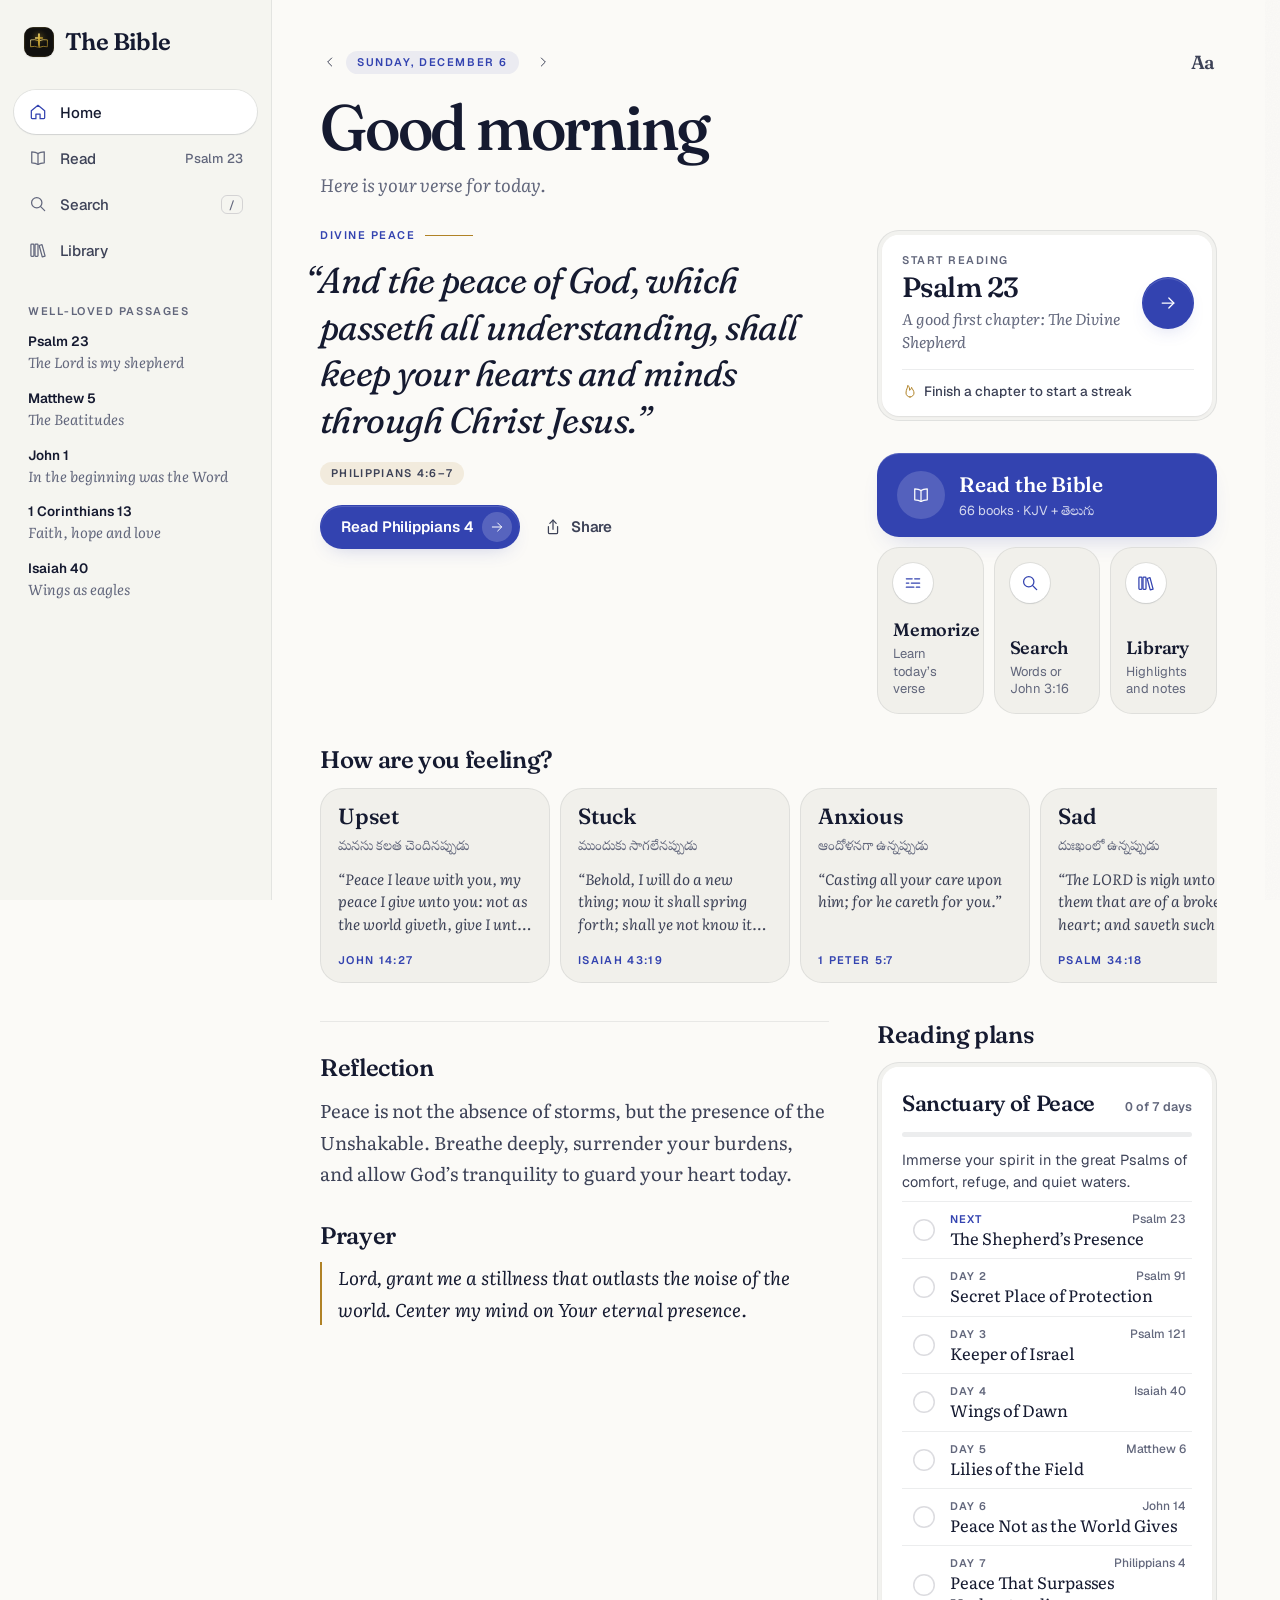
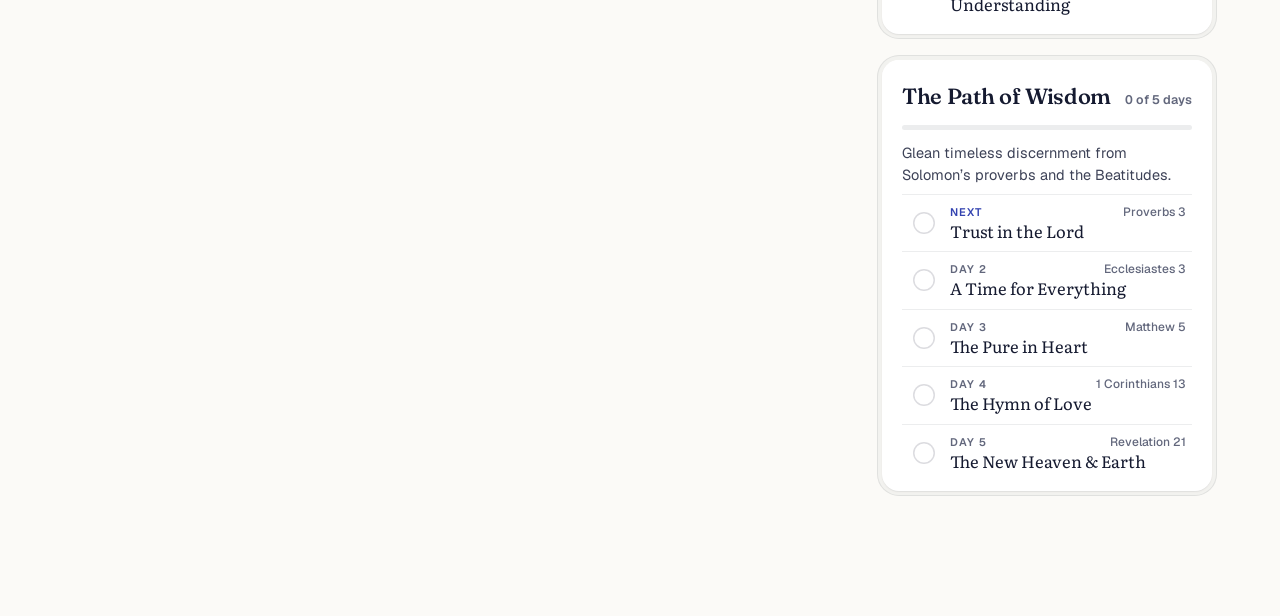
==== commit 90d72389: "Add cross-reference functionality for Bible verses - Introduced a new JSON file for ZEP book cross-r" ====
--- a/index.html
+++ b/index.html
@@ -3,8 +3,8 @@
 <head>
   <meta charset="UTF-8">
   <meta name="viewport" content="width=device-width, initial-scale=1, viewport-fit=cover, interactive-widget=resizes-content">
-  <title>Scriptura — Bible reader</title>
-  <meta name="description" content="A quiet Bible reader: the whole King James Bible and three other public-domain translations, chapters saved for offline reading, highlights and notes kept on your device, a daily verse and background music.">
+  <title>The Bible</title>
+  <meta name="description" content="A quiet Bible reader: the whole King James Bible and three other public-domain translations, chapters saved for offline reading, highlights and notes kept on your device, a daily verse and cross references.">
 
   <link rel="manifest" href="manifest.webmanifest">
   <meta name="theme-color" content="#FBFAF7" media="(prefers-color-scheme: light)">
@@ -13,11 +13,11 @@
   <meta name="mobile-web-app-capable" content="yes">
   <meta name="apple-mobile-web-app-capable" content="yes">
   <meta name="apple-mobile-web-app-status-bar-style" content="default">
-  <meta name="apple-mobile-web-app-title" content="Scriptura">
+  <meta name="apple-mobile-web-app-title" content="The Bible">
   <link rel="icon" type="image/svg+xml" href="icons/favicon.svg">
   <link rel="apple-touch-icon" href="icons/icon-180.png">
 
-  <meta property="og:title" content="Scriptura — Bible reader">
+  <meta property="og:title" content="The Bible">
   <meta property="og:description" content="Read the whole Bible with careful typography, offline chapters, highlights, notes and a daily verse.">
   <meta property="og:image" content="icons/icon-512.png">
   <meta property="og:type" content="website">
@@ -33,9 +33,9 @@
     (function () {
       try {
         var p = JSON.parse(localStorage.getItem('scriptura_preferences') || '{}');
-        var t = p.theme || 'auto';
+        var t = { 'theme-olive': 'theme-parchment', 'theme-obsidian': 'theme-cathedral' }[p.theme] || p.theme || 'auto';
         if (t === 'auto') t = matchMedia('(prefers-color-scheme: dark)').matches ? 'theme-cathedral' : 'theme-parchment';
-        document.documentElement.className = t + ' ' + (p.fontFamily || 'font-serif');
+        document.documentElement.className = t + ' font-serif';
       } catch (e) {}
     })();
   </script>
@@ -52,12 +52,9 @@
   <svg class="sprite" aria-hidden="true" focusable="false">
     <symbol id="i-read" viewBox="0 0 24 24"><path d="M12 6.6C10.2 5.3 7.7 4.6 4.5 4.6v13.1c3.2 0 5.7.7 7.5 2 1.8-1.3 4.3-2 7.5-2V4.6c-3.2 0-5.7.7-7.5 2z"/><path d="M12 6.6v13.1"/></symbol>
     <symbol id="i-home" viewBox="0 0 24 24"><path d="M4 10.5 12 4l8 6.5V19a1 1 0 0 1-1 1h-4.5v-5.5h-5V20H5a1 1 0 0 1-1-1z"/></symbol>
-    <symbol id="i-play" viewBox="0 0 24 24"><path d="M8 5.5v13l10.5-6.5z" fill="currentColor"/></symbol>
-    <symbol id="i-pause" viewBox="0 0 24 24"><rect x="6.5" y="5.5" width="3.6" height="13" rx="1" fill="currentColor"/><rect x="13.9" y="5.5" width="3.6" height="13" rx="1" fill="currentColor"/></symbol>
     <symbol id="i-today" viewBox="0 0 24 24"><path d="M3 18.5h18"/><path d="M7 18.5a5 5 0 0 1 10 0"/><path d="M12 5.5v3"/><path d="M5.3 9.8l1.9 1.9"/><path d="M18.7 9.8l-1.9 1.9"/></symbol>
     <symbol id="i-search" viewBox="0 0 24 24"><circle cx="10.5" cy="10.5" r="6.2"/><path d="M15.2 15.2 20 20"/></symbol>
     <symbol id="i-library" viewBox="0 0 24 24"><rect x="3.5" y="5" width="3.6" height="14.5" rx=".9"/><rect x="8.4" y="5" width="3.6" height="14.5" rx=".9"/><path d="M13.4 6.6l3.4-.95 3.7 13.6-3.4.95z"/></symbol>
-    <symbol id="i-speaker" viewBox="0 0 24 24"><path d="M4 9.6h3.3L11.6 6v12l-4.3-3.6H4z"/><path d="M15.3 9.2a4 4 0 0 1 0 5.6"/><path d="M18.1 6.6a7.6 7.6 0 0 1 0 10.8"/></symbol>
     <symbol id="i-chev-left" viewBox="0 0 24 24"><path d="M14.5 6l-6 6 6 6"/></symbol>
     <symbol id="i-chev-right" viewBox="0 0 24 24"><path d="M9.5 6l6 6-6 6"/></symbol>
     <symbol id="i-chev-down" viewBox="0 0 24 24"><path d="M6.5 9.5l5.5 5.5 5.5-5.5"/></symbol>
@@ -67,6 +64,7 @@
     <symbol id="i-bookmark" viewBox="0 0 24 24"><path d="M7 3.8h10a1 1 0 0 1 1 1v15.4l-6-4.3-6 4.3V4.8a1 1 0 0 1 1-1z"/></symbol>
     <symbol id="i-note" viewBox="0 0 24 24"><path d="M4.5 19.5v-3.3L16 4.7a1.9 1.9 0 0 1 2.7 0l.6.6a1.9 1.9 0 0 1 0 2.7L7.8 19.5z"/><path d="M14 6.7l3.3 3.3"/></symbol>
     <symbol id="i-share" viewBox="0 0 24 24"><path d="M12 3.8v11"/><path d="M8.2 7.6 12 3.8l3.8 3.8"/><path d="M6.5 11.5v7a1.5 1.5 0 0 0 1.5 1.5h8a1.5 1.5 0 0 0 1.5-1.5v-7"/></symbol>
+    <symbol id="i-related" viewBox="0 0 24 24"><path d="M9.5 14.5l5-5"/><path d="M11 6.5l1.4-1.4a4 4 0 0 1 5.7 5.7L16.7 12.2"/><path d="M13 17.5l-1.4 1.4a4 4 0 0 1-5.7-5.7L7.3 11.8"/></symbol>
     <symbol id="i-copy" viewBox="0 0 24 24"><rect x="8.5" y="8.5" width="11" height="11" rx="2"/><path d="M15.5 8.5V6a1.5 1.5 0 0 0-1.5-1.5H6A1.5 1.5 0 0 0 4.5 6v8A1.5 1.5 0 0 0 6 15.5h2.5"/></symbol>
     <symbol id="i-trash" viewBox="0 0 24 24"><path d="M4.5 7h15"/><path d="M9.5 7V4.8h5V7"/><path d="M6.5 7l.9 12.2a1 1 0 0 0 1 .9h7.2a1 1 0 0 0 1-.9L17.5 7"/></symbol>
     <symbol id="i-none" viewBox="0 0 24 24"><circle cx="12" cy="12" r="7.5"/><path d="M6.8 17.2 17.2 6.8"/></symbol>
@@ -85,9 +83,9 @@
 
     <!-- Desktop sidebar -->
     <aside class="rail" aria-label="Sidebar">
-      <button class="rail-brand pressable" data-tab="daily" aria-label="Scriptura, go home">
+      <button class="rail-brand pressable" data-tab="daily" aria-label="The Bible, go home">
         <img src="icons/favicon.svg" alt="" width="30" height="30">
-        <span class="wordmark">Scriptura</span>
+        <span class="wordmark">The Bible</span>
       </button>
 
       <nav class="rail-nav" aria-label="Primary">
@@ -123,16 +121,6 @@
           <li><button class="passage-link pressable" data-goto="Isaiah|40"><span class="pl-ref">Isaiah 40</span><span class="pl-title">Wings as eagles</span></button></li>
         </ul>
       </section>
-
-      <div class="rail-foot">
-        <label class="switch-row switch-row--compact">
-          <span class="switch-copy">
-            <span class="switch-title">Background music</span>
-            <span class="switch-sub">Organ, rain, bells…</span>
-          </span>
-          <input type="checkbox" class="switch" data-pref="ambient" role="switch">
-        </label>
-      </div>
     </aside>
 
     <div class="main-col">
@@ -155,7 +143,7 @@
             <button class="icon-btn pressable" id="btn-appearance" aria-haspopup="dialog" aria-label="Reading settings">
               <span class="aa-glyph" aria-hidden="true">Aa</span>
             </button>
-            <button class="icon-btn pressable pwa-install-btn hidden" aria-label="Install Scriptura">
+            <button class="icon-btn pressable pwa-install-btn hidden" aria-label="Install The Bible">
               <svg class="icon" aria-hidden="true"><use href="#i-download"/></svg>
             </button>
           </div>
@@ -197,13 +185,7 @@
           <div class="home-grid">
             <!-- Verse of the day -->
             <section class="home-verse" aria-label="Verse of the day">
-              <figure class="today-art bezel">
-                <picture>
-                  <source type="image/webp" srcset="assets/daily_banner-800.webp 800w, assets/daily_banner.webp 1376w" sizes="(min-width: 1100px) 640px, 100vw">
-                  <img src="assets/daily_banner.jpg" alt="Morning light through stone arches beside an olive grove" width="1376" height="768" decoding="async">
-                </picture>
-                <figcaption class="today-theme" id="daily-tag">Divine peace</figcaption>
-              </figure>
+              <p class="today-theme" id="daily-tag">Divine peace</p>
               <blockquote class="today-verse">
                 <p id="daily-quote"></p>
                 <footer><cite id="daily-ref"></cite></footer>
@@ -246,46 +228,14 @@
               </button>
             </nav>
 
-            <!-- Well-loved passages -->
+            <!-- A verse for how you feel -->
             <section class="home-passages" aria-labelledby="passages-title">
-              <h2 class="section-title" id="passages-title">Well-loved passages</h2>
+              <h2 class="section-title" id="passages-title">How are you feeling?</h2>
               <div class="passage-strip" id="passage-strip"></div>
             </section>
 
             <div class="home-col">
-              <!-- Music -->
-              <section class="home-music bezel" aria-labelledby="music-title">
-                <div class="music-core bezel-core">
-                  <div class="music-head">
-                    <div class="music-copy">
-                      <p class="music-label">Music for quiet time</p>
-                      <h2 class="music-title" id="music-title">Cathedral organ</h2>
-                      <p class="music-sub" id="music-sub">Made on this device · keeps playing while you read</p>
-                    </div>
-                    <button class="music-play pressable" id="music-play" aria-pressed="false" aria-label="Play music">
-                      <svg class="icon icon-play" aria-hidden="true"><use href="#i-play"/></svg>
-                      <svg class="icon icon-pause" aria-hidden="true"><use href="#i-pause"/></svg>
-                    </button>
-                  </div>
-                  <div class="music-eq" aria-hidden="true"><i></i><i></i><i></i><i></i><i></i><i></i><i></i></div>
-                  <div class="music-kinds" role="radiogroup" aria-label="Soundscape" id="music-kinds"></div>
-                  <div class="music-row">
-                    <label class="music-volume">
-                      <svg class="icon icon-sm" aria-hidden="true"><use href="#i-speaker"/></svg>
-                      <span class="visually-hidden">Volume</span>
-                      <input type="range" id="music-volume" min="0" max="100" step="1" value="35">
-                    </label>
-                    <div class="music-timer" role="radiogroup" aria-label="Stop music after" id="music-timer">
-                      <button class="timer-chip pressable" role="radio" aria-checked="true" data-minutes="0" aria-label="No timer">∞</button>
-                      <button class="timer-chip pressable" role="radio" aria-checked="false" data-minutes="15" aria-label="Stop after 15 minutes">15m</button>
-                      <button class="timer-chip pressable" role="radio" aria-checked="false" data-minutes="30" aria-label="Stop after 30 minutes">30m</button>
-                      <button class="timer-chip pressable" role="radio" aria-checked="false" data-minutes="60" aria-label="Stop after 1 hour">1h</button>
-                    </div>
-                  </div>
-                </div>
-              </section>
-  
-                <!-- Reflection and prayer -->
+              <!-- Reflection and prayer -->
               <section class="home-reflect" aria-label="Reflection and prayer">
                 <div class="reflect-block">
                   <h2 class="section-title" id="reflection-title">Reflection</h2>
@@ -409,6 +359,10 @@
       <button id="btn-action-note" class="vt-btn pressable">
         <svg class="icon" aria-hidden="true"><use href="#i-note"/></svg><span>Note</span>
       </button>
+      <button id="btn-action-related" class="vt-btn pressable">
+        <svg class="icon" aria-hidden="true"><use href="#i-related"/></svg><span>Related</span>
+        <b class="vt-badge" id="vt-related-count" hidden></b>
+      </button>
       <button id="btn-action-copy" class="vt-btn pressable">
         <svg class="icon" aria-hidden="true"><use href="#i-copy"/></svg><span>Copy</span>
       </button>
@@ -420,6 +374,54 @@
       </button>
     </div>
   </div>
+
+  <!-- After following a cross reference: one tap back to the verse it came from -->
+  <div class="xref-return" id="xref-return" hidden>
+    <button class="xref-back pressable" id="xref-back">
+      <svg class="icon icon-sm" aria-hidden="true"><use href="#i-chev-left"/></svg>
+      <span id="xref-back-label">Back</span>
+    </button>
+    <button class="xref-dismiss pressable" id="xref-dismiss" aria-label="Hide">
+      <svg class="icon icon-sm" aria-hidden="true"><use href="#i-close"/></svg>
+    </button>
+  </div>
+
+  <!-- Sheet: cross references -->
+  <dialog id="xref-sheet" class="sheet sheet--tall" aria-labelledby="xref-title">
+    <div class="sheet-grip" data-sheet-grip>
+      <div class="sheet-handle" aria-hidden="true"></div>
+      <div class="sheet-head">
+        <h2 class="sheet-title" id="xref-title">Related verses</h2>
+        <button class="icon-btn pressable sheet-close-btn" aria-label="Close">
+          <svg class="icon" aria-hidden="true"><use href="#i-close"/></svg>
+        </button>
+      </div>
+    </div>
+    <div class="sheet-body" id="xref-body"></div>
+  </dialog>
+
+  <!-- Sheet: permission to save on this device -->
+  <dialog id="consent-sheet" class="sheet" aria-labelledby="consent-title" aria-describedby="consent-lead">
+    <div class="sheet-grip" data-sheet-grip>
+      <div class="sheet-handle" aria-hidden="true"></div>
+      <div class="sheet-head">
+        <h2 class="sheet-title" id="consent-title">Save on this device?</h2>
+      </div>
+    </div>
+    <div class="sheet-body">
+      <p class="consent-lead" id="consent-lead">To keep your highlights, bookmarks, notes, settings and reading streak after you close the app, The Bible needs to store them in this browser.</p>
+      <ul class="consent-points">
+        <li><svg class="icon icon-sm" aria-hidden="true"><use href="#i-check"/></svg>Stays in this browser on this device. Nothing is sent to a server.</li>
+        <li><svg class="icon icon-sm" aria-hidden="true"><use href="#i-check"/></svg>No tracking or advertising cookies, and no account.</li>
+        <li><svg class="icon icon-sm" aria-hidden="true"><use href="#i-check"/></svg>You can turn it off and delete everything in Settings at any time.</li>
+      </ul>
+      <div class="consent-actions">
+        <button class="btn btn-primary pressable" id="consent-allow">Allow saving</button>
+        <button class="btn btn-secondary pressable" id="consent-later">Not now</button>
+      </div>
+      <p class="consent-note">With “Not now”, what you just did lasts until you close the app.</p>
+    </div>
+  </dialog>
 
   <!-- Sheet: book and chapter picker -->
   <dialog id="picker-sheet" class="sheet sheet--tall" aria-labelledby="picker-title">
@@ -442,7 +444,7 @@
             <button class="chip pressable is-active" data-filter="ALL" aria-pressed="true">All</button>
             <button class="chip pressable" data-filter="OT" aria-pressed="false">Old Testament</button>
             <button class="chip pressable" data-filter="NT" aria-pressed="false">New Testament</button>
-            <button class="chip pressable" data-filter="SAVED" aria-pressed="false">On this device</button>
+            <button class="chip pressable" data-filter="STARTED" aria-pressed="false">Started</button>
             <button class="chip pressable" data-filter="POETRY" aria-pressed="false">Poetry &amp; wisdom</button>
             <button class="chip pressable" data-filter="GOSPELS" aria-pressed="false">Gospels</button>
           </div>
@@ -451,7 +453,6 @@
       </div>
       <div class="picker-pane" data-pane="chapters">
         <p class="picker-legend" id="picker-legend">
-          <span><i class="legend-dot is-saved"></i>On this device</span>
           <span><i class="legend-dot is-read"></i>Read</span>
         </p>
         <div id="chapter-matrix" class="chapter-grid"></div>
@@ -475,20 +476,9 @@
         <h3 class="setting-label" id="theme-label">Theme</h3>
         <div class="theme-grid" role="radiogroup" aria-labelledby="theme-label">
           <button class="theme-btn pressable" role="radio" aria-checked="false" data-theme="auto"><span class="theme-swatch swatch-auto" aria-hidden="true">Aa</span><span>Auto</span></button>
-          <button class="theme-btn pressable" role="radio" aria-checked="false" data-theme="theme-parchment"><span class="theme-swatch swatch-parchment" aria-hidden="true">Aa</span><span>Daylight</span></button>
-          <button class="theme-btn pressable" role="radio" aria-checked="false" data-theme="theme-sepia"><span class="theme-swatch swatch-sepia" aria-hidden="true">Aa</span><span>Vellum</span></button>
-          <button class="theme-btn pressable" role="radio" aria-checked="false" data-theme="theme-olive"><span class="theme-swatch swatch-olive" aria-hidden="true">Aa</span><span>Olive</span></button>
-          <button class="theme-btn pressable" role="radio" aria-checked="false" data-theme="theme-cathedral"><span class="theme-swatch swatch-cathedral" aria-hidden="true">Aa</span><span>Night</span></button>
-          <button class="theme-btn pressable" role="radio" aria-checked="false" data-theme="theme-obsidian"><span class="theme-swatch swatch-obsidian" aria-hidden="true">Aa</span><span>Midnight</span></button>
-        </div>
-      </section>
-
-      <section class="setting">
-        <h3 class="setting-label" id="font-label">Typeface</h3>
-        <div class="segmented" role="radiogroup" aria-labelledby="font-label">
-          <button class="segment font-btn pressable" role="radio" aria-checked="false" data-font="font-serif"><span class="font-sample sample-text">Literata</span></button>
-          <button class="segment font-btn pressable" role="radio" aria-checked="false" data-font="font-classic"><span class="font-sample sample-classic">Garamond</span></button>
-          <button class="segment font-btn pressable" role="radio" aria-checked="false" data-font="font-sans"><span class="font-sample sample-legible">Legible</span></button>
+          <button class="theme-btn pressable" role="radio" aria-checked="false" data-theme="theme-parchment"><span class="theme-swatch swatch-parchment" aria-hidden="true">Aa</span><span>Light</span></button>
+          <button class="theme-btn pressable" role="radio" aria-checked="false" data-theme="theme-sepia"><span class="theme-swatch swatch-sepia" aria-hidden="true">Aa</span><span>Sepia</span></button>
+          <button class="theme-btn pressable" role="radio" aria-checked="false" data-theme="theme-cathedral"><span class="theme-swatch swatch-cathedral" aria-hidden="true">Aa</span><span>Dark</span></button>
         </div>
       </section>
 
@@ -501,16 +491,6 @@
           <button class="icon-btn pressable" id="btn-size-down" aria-label="Smaller text"><span class="size-a size-a--sm" aria-hidden="true">A</span></button>
           <input type="range" id="input-font-size" min="16" max="28" step="1" value="20" aria-labelledby="size-label">
           <button class="icon-btn pressable" id="btn-size-up" aria-label="Larger text"><span class="size-a size-a--lg" aria-hidden="true">A</span></button>
-        </div>
-        <p class="type-preview">In the beginning was the Word, and the Word was with God, and the Word was God.</p>
-      </section>
-
-      <section class="setting">
-        <h3 class="setting-label" id="leading-label">Line spacing</h3>
-        <div class="segmented" role="radiogroup" aria-labelledby="leading-label">
-          <button class="segment leading-btn pressable" role="radio" aria-checked="false" data-leading="1.55">Compact</button>
-          <button class="segment leading-btn pressable" role="radio" aria-checked="false" data-leading="1.75">Comfortable</button>
-          <button class="segment leading-btn pressable" role="radio" aria-checked="false" data-leading="1.95">Airy</button>
         </div>
       </section>
 
@@ -524,23 +504,9 @@
         <label class="switch-row">
           <span class="switch-copy">
             <span class="switch-title">Telugu and English together</span>
-            <span class="switch-sub">Shows the other language under each verse · తెలుగు + KJV</span>
+            <span class="switch-sub">Shows the other language under each verse</span>
           </span>
           <input type="checkbox" class="switch" id="check-parallel" role="switch">
-        </label>
-        <label class="switch-row">
-          <span class="switch-copy">
-            <span class="switch-title">Words of Jesus in red</span>
-            <span class="switch-sub">In the Gospel chapters that carry red-letter marks</span>
-          </span>
-          <input type="checkbox" class="switch" id="check-red-letters" role="switch">
-        </label>
-        <label class="switch-row">
-          <span class="switch-copy">
-            <span class="switch-title">Background music</span>
-            <span class="switch-sub">Soundscapes made on this device; choose one on Home</span>
-          </span>
-          <input type="checkbox" class="switch" data-pref="ambient" role="switch">
         </label>
       </section>
 
@@ -552,18 +518,25 @@
           </div>
           <button class="btn btn-secondary btn-sm pressable" id="btn-download-bible">Download</button>
         </div>
-        <div class="setting-row">
+      </section>
+
+      <section class="setting setting--storage">
+        <div class="setting-row" id="data-row">
           <div>
-            <h3 class="setting-label setting-label--flush">Downloads</h3>
-            <p class="setting-note" id="storage-note">Books and chapters you open are kept here for offline reading.</p>
-          </div>
-          <button class="btn btn-quiet btn-sm pressable" id="btn-clear-cache">Clear</button>
-        </div>
+            <h3 class="setting-label setting-label--flush">Your data</h3>
+            <p class="setting-note" id="data-note"></p>
+          </div>
+          <div class="data-actions">
+            <button class="btn btn-quiet btn-sm pressable hidden" id="btn-data-delete">Delete</button>
+            <button class="btn btn-secondary btn-sm pressable" id="btn-data-toggle">Allow</button>
+          </div>
+        </div>
+        <p class="setting-note data-policy">Kept only in this browser and never sent anywhere. No tracking or advertising cookies.</p>
       </section>
 
       <button class="btn btn-secondary btn-block pressable pwa-install-btn hidden" id="settings-install">
         <svg class="icon icon-sm" aria-hidden="true"><use href="#i-download"/></svg>
-        <span>Install Scriptura</span>
+        <span>Install The Bible</span>
       </button>
     </div>
   </dialog>
@@ -609,7 +582,7 @@
           <svg class="vc-mark" aria-hidden="true"><use href="#i-cross"/></svg>
           <blockquote class="vc-text" id="card-preview-text"></blockquote>
           <figcaption class="vc-ref" id="card-preview-ref"></figcaption>
-          <span class="vc-brand">Scriptura</span>
+          <span class="vc-brand">The Bible</span>
         </figure>
       </div>
       <div class="card-styles" role="radiogroup" aria-label="Card style">
--- a/css/fonts.css
+++ b/css/fonts.css
@@ -46,60 +46,6 @@
 }
 
 @font-face {
-  font-family: 'EB Garamond';
-  font-style: italic;
-  font-weight: 400 600;
-  font-display: swap;
-  src: url('../fonts/eb-garamond-italic.woff2') format('woff2');
-  unicode-range: U+0000-00FF, U+0131, U+0152-0153, U+02BB-02BC, U+02C6, U+02DA, U+02DC, U+0304, U+0308, U+0329, U+2000-206F, U+20AC, U+2122, U+2191, U+2193, U+2212, U+2215, U+FEFF, U+FFFD;
-}
-
-@font-face {
-  font-family: 'EB Garamond';
-  font-style: normal;
-  font-weight: 400 600;
-  font-display: swap;
-  src: url('../fonts/eb-garamond-normal.woff2') format('woff2');
-  unicode-range: U+0000-00FF, U+0131, U+0152-0153, U+02BB-02BC, U+02C6, U+02DA, U+02DC, U+0304, U+0308, U+0329, U+2000-206F, U+20AC, U+2122, U+2191, U+2193, U+2212, U+2215, U+FEFF, U+FFFD;
-}
-
-@font-face {
-  font-family: 'Atkinson Hyperlegible';
-  font-style: italic;
-  font-weight: 400;
-  font-display: swap;
-  src: url('../fonts/atkinson-italic-400.woff2') format('woff2');
-  unicode-range: U+0000-00FF, U+0131, U+0152-0153, U+02BB-02BC, U+02C6, U+02DA, U+02DC, U+0304, U+0308, U+0329, U+2000-206F, U+20AC, U+2122, U+2191, U+2193, U+2212, U+2215, U+FEFF, U+FFFD;
-}
-
-@font-face {
-  font-family: 'Atkinson Hyperlegible';
-  font-style: italic;
-  font-weight: 700;
-  font-display: swap;
-  src: url('../fonts/atkinson-italic-700.woff2') format('woff2');
-  unicode-range: U+0000-00FF, U+0131, U+0152-0153, U+02BB-02BC, U+02C6, U+02DA, U+02DC, U+0304, U+0308, U+0329, U+2000-206F, U+20AC, U+2122, U+2191, U+2193, U+2212, U+2215, U+FEFF, U+FFFD;
-}
-
-@font-face {
-  font-family: 'Atkinson Hyperlegible';
-  font-style: normal;
-  font-weight: 400;
-  font-display: swap;
-  src: url('../fonts/atkinson-normal-400.woff2') format('woff2');
-  unicode-range: U+0000-00FF, U+0131, U+0152-0153, U+02BB-02BC, U+02C6, U+02DA, U+02DC, U+0304, U+0308, U+0329, U+2000-206F, U+20AC, U+2122, U+2191, U+2193, U+2212, U+2215, U+FEFF, U+FFFD;
-}
-
-@font-face {
-  font-family: 'Atkinson Hyperlegible';
-  font-style: normal;
-  font-weight: 700;
-  font-display: swap;
-  src: url('../fonts/atkinson-normal-700.woff2') format('woff2');
-  unicode-range: U+0000-00FF, U+0131, U+0152-0153, U+02BB-02BC, U+02C6, U+02DA, U+02DC, U+0304, U+0308, U+0329, U+2000-206F, U+20AC, U+2122, U+2191, U+2193, U+2212, U+2215, U+FEFF, U+FFFD;
-}
-
-@font-face {
   font-family: 'Noto Serif Telugu';
   font-style: normal;
   font-weight: 300 700;
--- a/css/themes.css
+++ b/css/themes.css
@@ -12,8 +12,6 @@
   /* Type: Fraunces for display, Literata for reading, Geist for interface */
   --font-display: 'Fraunces', 'Noto Serif Telugu', 'Iowan Old Style', 'Palatino Linotype', Georgia, serif;
   --font-text: 'Literata', 'Noto Serif Telugu', 'Iowan Old Style', 'Palatino Linotype', Georgia, serif;
-  --font-classic: 'EB Garamond', 'Noto Serif Telugu', Garamond, 'Palatino Linotype', Georgia, serif;
-  --font-legible: 'Atkinson Hyperlegible', 'Noto Serif Telugu', 'Segoe UI', system-ui, sans-serif;
   --font-ui: 'Geist', 'Noto Serif Telugu', system-ui, -apple-system, 'Segoe UI', sans-serif;
 
   /* Space (4px base) */
@@ -163,48 +161,6 @@
 }
 
 /* =====================================================================
-   OLIVE — sage paper, olive-green accent (the garden by the still waters)
-   ===================================================================== */
-.theme-olive {
-  color-scheme: light;
-  --canvas: #F2F4EE;
-  --surface: #E5E9DE;
-  --raised: #FAFBF8;
-  --ink: #1B2219;
-  --ink-2: #45503F;
-  --ink-3: #5F6A58;
-  --ink-4: #A2AB98;
-  --line: rgba(27, 34, 25, 0.09);
-  --line-strong: rgba(27, 34, 25, 0.17);
-  --accent: #3B672B;
-  --accent-ink: #FFFFFF;
-  --accent-soft: rgba(59, 103, 43, 0.09);
-  --accent-line: rgba(59, 103, 43, 0.30);
-  --gilt: #A2852A;
-  --gilt-soft: rgba(162, 133, 42, 0.13);
-  --toast-accent: #B7DC9C;
-  --rubric: #A8322A;
-
-  --hl-gold: rgba(236, 194, 70, 0.42);
-  --hl-rose: rgba(230, 136, 146, 0.30);
-  --hl-emerald: rgba(110, 186, 120, 0.30);
-  --hl-sky: rgba(108, 160, 220, 0.30);
-  --hl-amethyst: rgba(164, 138, 220, 0.30);
-
-  --glass: rgba(248, 250, 244, 0.74);
-  --glass-edge: rgba(255, 255, 255, 0.75);
-  --bezel: rgba(27, 34, 25, 0.04);
-  --scrim: rgba(18, 26, 14, 0.32);
-  --shadow-sm: 0 1px 2px rgba(30, 44, 22, 0.07), 0 1px 1px rgba(30, 44, 22, 0.04);
-  --shadow-md: 0 12px 32px -12px rgba(30, 44, 22, 0.22), 0 3px 8px -3px rgba(30, 44, 22, 0.08);
-  --shadow-lg: 0 32px 72px -20px rgba(30, 44, 22, 0.30), 0 8px 20px -8px rgba(30, 44, 22, 0.10);
-  --inner-light: inset 0 1px 0 rgba(255, 255, 255, 0.85);
-  --grain: var(--grain-dark);
-  --grain-opacity: 0.045;
-  --art-filter: saturate(0.92);
-}
-
-/* =====================================================================
    NIGHT — deep indigo with lamplight gold (default dark)
    ===================================================================== */
 .theme-cathedral {
@@ -247,50 +203,6 @@
 }
 
 /* =====================================================================
-   MIDNIGHT — near-black for OLED screens, gold accent
-   ===================================================================== */
-.theme-obsidian {
-  color-scheme: dark;
-  --canvas: #0A0A0B;
-  --surface: #151516;
-  --raised: #1D1D1F;
-  --ink: #EEEAE2;
-  --ink-2: #BEB8AD;
-  --ink-3: #8F897F;
-  --ink-4: #57534D;
-  --line: rgba(238, 234, 226, 0.08);
-  --line-strong: rgba(238, 234, 226, 0.15);
-  --accent: #E2BE72;
-  --accent-ink: #1A1405;
-  --accent-soft: rgba(226, 190, 114, 0.12);
-  --accent-line: rgba(226, 190, 114, 0.36);
-  --gilt: #E2BE72;
-  --gilt-soft: rgba(226, 190, 114, 0.13);
-  --toast-accent: #6E4E0E;
-  --rubric: #F28B7F;
-
-  --hl-gold: rgba(226, 190, 114, 0.28);
-  --hl-rose: rgba(242, 139, 150, 0.26);
-  --hl-emerald: rgba(110, 196, 140, 0.24);
-  --hl-sky: rgba(116, 166, 236, 0.28);
-  --hl-amethyst: rgba(170, 146, 236, 0.28);
-
-  --glass: rgba(30, 30, 32, 0.72);
-  --glass-edge: rgba(255, 255, 255, 0.07);
-  --bezel: rgba(255, 255, 255, 0.035);
-  --scrim: rgba(0, 0, 0, 0.6);
-  --shadow-sm: 0 1px 2px rgba(0, 0, 0, 0.5);
-  --shadow-md: 0 14px 34px -12px rgba(0, 0, 0, 0.8), 0 3px 8px rgba(0, 0, 0, 0.4);
-  --shadow-lg: 0 32px 72px -18px rgba(0, 0, 0, 0.85), 0 0 0 1px rgba(255, 255, 255, 0.05);
-  --inner-light: inset 0 1px 0 rgba(255, 255, 255, 0.05);
-  --grain: var(--grain-light);
-  --grain-opacity: 0.025;
-  --art-filter: brightness(0.82) saturate(0.88);
-}
-
-/* =====================================================================
    READING TYPEFACES — scale evens out each face's x-height
    ===================================================================== */
 .font-serif { --reader-font: var(--font-text); --reader-scale: 0.96; }
-.font-classic { --reader-font: var(--font-classic); --reader-scale: 1.1; }
-.font-sans { --reader-font: var(--font-legible); --reader-scale: 0.95; }
--- a/css/style.css
+++ b/css/style.css
@@ -312,9 +312,6 @@
 .switch-copy { display: flex; flex-direction: column; gap: 2px; min-width: 0; }
 .switch-title { font: 500 15.5px/1.35 var(--font-ui); color: var(--ink); }
 .switch-sub { font: 400 13.5px/1.4 var(--font-ui); color: var(--ink-3); }
-.switch-row--compact { padding: 4px 0; }
-.switch-row--compact .switch-title { font-size: 14px; }
-.switch-row--compact .switch-sub { font-size: 12.5px; }
 
 .switch {
   appearance: none;
@@ -471,12 +468,6 @@
 }
 .pl-ref { font: 600 13.5px var(--font-ui); color: var(--ink); }
 .pl-title { font-family: var(--font-text); font-style: italic; font-size: 14.5px; color: var(--ink-3); }
-
-.rail-foot {
-  margin-top: auto;
-  padding: 14px 14px 4px;
-  border-top: 1px solid var(--line);
-}
 
 /* --- Top island (reader only) --- */
 .top-bar {
@@ -978,93 +969,7 @@
 .home-tile--primary .tile-title { grid-area: title; margin: 0; font-size: 21px; }
 .home-tile--primary .tile-sub { grid-area: sub; color: color-mix(in srgb, var(--accent-ink) 78%, transparent); }
 
-/* Music card */
-.music-core { padding: 20px 20px 18px; }
-.music-head { display: flex; align-items: flex-start; justify-content: space-between; gap: 16px; }
-.music-copy { min-width: 0; }
-.music-label { font: 600 11px var(--font-ui); letter-spacing: 0.14em; text-transform: uppercase; color: var(--ink-3); }
-.music-title {
-  margin-top: 4px;
-  font-family: var(--font-display);
-  font-size: 26px;
-  font-weight: 560;
-  font-variation-settings: "SOFT" 30;
-  letter-spacing: -0.02em;
-  line-height: 1.15;
-  color: var(--ink);
-}
-.music-sub { margin-top: 4px; font-size: 13.5px; line-height: 1.45; color: var(--ink-3); }
-.music-play {
-  display: grid;
-  place-items: center;
-  flex-shrink: 0;
-  width: 58px;
-  height: 58px;
-  border: 0;
-  border-radius: 50%;
-  background: var(--accent);
-  color: var(--accent-ink);
-  box-shadow: 0 12px 26px -12px var(--accent-line), inset 0 1px 0 rgba(255, 255, 255, 0.18);
-}
-.music-play .icon { width: 24px; height: 24px; stroke: none; }
-.music-play .icon-pause { display: none; }
-.music-play[aria-pressed="true"] .icon-pause { display: block; }
-.music-play[aria-pressed="true"] .icon-play { display: none; }
-
-/* Equalizer bars: still when paused, gently moving while music plays */
-.music-eq { display: flex; align-items: flex-end; gap: 4px; height: 22px; margin: 16px 0 14px; }
-.music-eq i {
-  display: block;
-  width: 4px;
-  height: 100%;
-  border-radius: 2px;
-  background: var(--accent);
-  opacity: 0.55;
-  transform: scaleY(0.2);
-  transform-origin: bottom;
-}
-.home-music.is-playing .music-eq i { animation: eq 1.4s ease-in-out infinite; opacity: 0.85; }
-.home-music.is-playing .music-eq i:nth-child(2) { animation-delay: -0.3s; animation-duration: 1.1s; }
-.home-music.is-playing .music-eq i:nth-child(3) { animation-delay: -0.7s; animation-duration: 1.6s; }
-.home-music.is-playing .music-eq i:nth-child(4) { animation-delay: -0.2s; animation-duration: 1.2s; }
-.home-music.is-playing .music-eq i:nth-child(5) { animation-delay: -0.9s; animation-duration: 1.5s; }
-.home-music.is-playing .music-eq i:nth-child(6) { animation-delay: -0.5s; animation-duration: 1.3s; }
-.home-music.is-playing .music-eq i:nth-child(7) { animation-delay: -1.1s; animation-duration: 1.7s; }
-@keyframes eq {
-  0%, 100% { transform: scaleY(0.25); }
-  50% { transform: scaleY(1); }
-}
-
-.music-kinds { display: flex; flex-wrap: wrap; gap: 6px; margin-bottom: 14px; }
-.music-kind {
-  height: 36px;
-  padding: 0 14px;
-  border: 1px solid var(--line-strong);
-  border-radius: var(--r-pill);
-  background: transparent;
-  color: var(--ink-2);
-  font: 500 13.5px var(--font-ui);
-  white-space: nowrap;
-}
-.music-kind[aria-checked="true"] { background: var(--accent-soft); border-color: var(--accent-line); color: var(--accent); font-weight: 600; }
-.music-row { display: flex; flex-wrap: wrap; align-items: center; justify-content: space-between; gap: 10px 16px; }
-.music-volume { display: flex; align-items: center; gap: 8px; flex: 1 1 160px; color: var(--ink-3); }
-.music-volume input { flex: 1; accent-color: var(--accent); cursor: pointer; }
-.music-timer { display: flex; gap: 4px; padding: 3px; border-radius: var(--r-pill); background: var(--bezel); box-shadow: inset 0 0 0 1px var(--line); }
-.timer-chip {
-  min-width: 42px;
-  height: 30px;
-  padding: 0 8px;
-  border: 0;
-  border-radius: var(--r-pill);
-  background: transparent;
-  color: var(--ink-2);
-  font: 600 12.5px var(--font-ui);
-  font-variant-numeric: tabular-nums;
-}
-.timer-chip[aria-checked="true"] { background: var(--raised); color: var(--ink); box-shadow: var(--shadow-sm), 0 0 0 1px var(--line); }
-
-/* Well-loved passages: a horizontal shelf that bleeds to the screen edge */
+/* How are you feeling?: a horizontal shelf of verse cards that bleeds to the screen edge */
 .passage-strip {
   display: grid;
   grid-auto-flow: column;
@@ -1079,11 +984,11 @@
   overscroll-behavior-x: contain;
 }
 .passage-strip::-webkit-scrollbar { display: none; }
-.passage-card {
+.mood-card {
   display: flex;
   flex-direction: column;
   gap: 4px;
-  min-height: 132px;
+  min-height: 188px;
   padding: 16px 18px;
   border: 0;
   border-radius: var(--r-lg);
@@ -1092,18 +997,31 @@
   text-align: left;
   scroll-snap-align: start;
 }
-.pc-ref { font: 600 11px var(--font-ui); letter-spacing: 0.12em; text-transform: uppercase; color: var(--accent); }
-.pc-title {
-  margin-top: 6px;
+.mood-name {
   font-family: var(--font-display);
-  font-size: 20px;
-  font-weight: 540;
+  font-size: 22px;
+  font-weight: 560;
   font-variation-settings: "SOFT" 30;
   letter-spacing: -0.01em;
-  line-height: 1.2;
-  color: var(--ink);
-}
-.pc-sub { margin-top: auto; font-family: var(--font-text); font-style: italic; font-size: 14px; color: var(--ink-3); }
+  line-height: 1.15;
+  color: var(--ink);
+}
+.mood-te { font-family: var(--font-text); font-size: 13.5px; line-height: 1.5; color: var(--ink-3); }
+.mood-text {
+  display: -webkit-box;
+  -webkit-box-orient: vertical;
+  -webkit-line-clamp: 3;
+  overflow: hidden;
+  margin: 10px 0 14px;
+  font-family: var(--font-text);
+  font-style: italic;
+  font-size: 15px;
+  line-height: 1.5;
+  color: var(--ink-2);
+}
+.mood-text:lang(te) { font-style: normal; font-size: 14.5px; line-height: 1.7; }
+.mood-ref { margin-top: auto; font: 600 11px var(--font-ui); letter-spacing: 0.12em; text-transform: uppercase; color: var(--accent); }
+.mood-ref:lang(te) { letter-spacing: 0; font-size: 12.5px; }
 
 .home-col { display: flex; flex-direction: column; gap: var(--s-10); min-width: 0; }
 .home-reflect { padding-top: var(--s-8); border-top: 1px solid var(--line); }
@@ -1150,45 +1068,18 @@
 .continue-stats span { display: inline-flex; align-items: center; gap: 6px; font-variant-numeric: tabular-nums; }
 .continue-stats .icon { color: var(--gilt); }
 
-/* Hero art sits in a bezel like a print in a frame */
-.today-art {
-  position: relative;
-  margin-bottom: var(--s-8);
-  border-radius: var(--r-xl);
-}
-.today-art picture { display: block; overflow: hidden; aspect-ratio: 16 / 10; border-radius: calc(var(--r-xl) - var(--bezel-pad)); background: var(--surface); }
-.today-art img {
-  width: 100%;
-  height: 100%;
-  object-fit: cover;
-  object-position: 50% 45%;
-  filter: var(--art-filter);
-}
-.today-art::after {
-  content: '';
-  position: absolute;
-  inset: var(--bezel-pad);
-  pointer-events: none;
-  border-radius: calc(var(--r-xl) - var(--bezel-pad));
-  background: linear-gradient(to top, rgba(12, 14, 26, 0.5), transparent 46%);
-  box-shadow: inset 0 0 0 1px rgba(255, 255, 255, 0.1);
-}
+/* The day's theme sits above the verse as a small gilt eyebrow */
 .today-theme {
-  position: absolute;
-  left: calc(var(--bezel-pad) + 14px);
-  bottom: calc(var(--bezel-pad) + 14px);
-  z-index: 1;
-  padding: 7px 13px;
-  border-radius: var(--r-pill);
-  background: rgba(255, 252, 245, 0.16);
-  -webkit-backdrop-filter: blur(12px);
-  backdrop-filter: blur(12px);
-  box-shadow: inset 0 0 0 1px rgba(255, 255, 255, 0.3);
-  color: #FFFDF8;
+  display: flex;
+  align-items: center;
+  gap: 10px;
+  margin-bottom: var(--s-4);
+  color: var(--accent);
   font: 600 11px/1 var(--font-ui);
   letter-spacing: 0.14em;
   text-transform: uppercase;
 }
+.today-theme::after { content: ''; flex: 0 1 48px; height: 1px; background: var(--gilt); }
 
 .today-verse { margin-bottom: var(--s-6); }
 .today-verse p {
@@ -1512,8 +1403,9 @@
   text-align: left;
 }
 .book-name { font-family: var(--font-display); font-size: 17px; font-weight: 540; font-variation-settings: "SOFT" 30; letter-spacing: -0.01em; line-height: 1.25; color: var(--ink); }
-.book-meta { display: flex; align-items: center; gap: 8px; font: 500 12px var(--font-ui); color: var(--ink-3); font-variant-numeric: tabular-nums; }
-.book-saved { display: inline-flex; align-items: center; gap: 4px; color: var(--accent); }
+.book-meta { display: flex; align-items: center; gap: 6px; font: 500 12px var(--font-ui); color: var(--ink-3); font-variant-numeric: tabular-nums; }
+.book-read { color: var(--accent); font-weight: 600; }
+.book-read::before { content: '·'; margin-right: 6px; color: var(--ink-4); font-weight: 400; }
 .book-btn.is-current { background: var(--accent-soft); box-shadow: inset 0 0 0 1.5px var(--accent-line); }
 .book-btn.is-current .book-name { color: var(--accent); }
 
@@ -1533,17 +1425,6 @@
   color: var(--ink-2);
   font: 500 16px var(--font-ui);
   font-variant-numeric: tabular-nums;
-}
-.ch-btn.is-saved { color: var(--ink); font-weight: 650; }
-.ch-btn.is-saved::before {
-  content: '';
-  position: absolute;
-  top: 7px;
-  right: 7px;
-  width: 6px;
-  height: 6px;
-  border-radius: 50%;
-  background: var(--accent);
 }
 .ch-btn.is-read::after {
   content: '';
@@ -1572,7 +1453,7 @@
 .setting--storage .setting-row { align-items: center; }
 #settings-install { margin-top: var(--s-6); }
 
-.theme-grid { display: grid; grid-template-columns: repeat(3, minmax(0, 1fr)); gap: 10px; }
+.theme-grid { display: grid; grid-template-columns: repeat(4, minmax(0, 1fr)); gap: 8px; }
 .theme-btn {
   display: flex;
   flex-direction: column;
@@ -1613,16 +1494,12 @@
 .swatch-auto { background: linear-gradient(135deg, #FBFAF7 50%, #0C1020 50%); color: #8C6A1F; --swatch-accent: #3343B0; }
 .swatch-parchment { background: #FBFAF7; color: #151A30; --swatch-accent: #3343B0; }
 .swatch-sepia { background: #F5EEE1; color: #2A2119; --swatch-accent: #1C6168; }
-.swatch-olive { background: #F2F4EE; color: #1B2219; --swatch-accent: #3B672B; }
 .swatch-cathedral { background: #0C1020; color: #EDEFF7; --swatch-accent: #E9C46F; box-shadow: inset 0 0 0 1px rgba(255, 255, 255, 0.1); }
-.swatch-obsidian { background: #0A0A0B; color: #EEEAE2; --swatch-accent: #E2BE72; box-shadow: inset 0 0 0 1px rgba(255, 255, 255, 0.1); }
 .theme-btn[aria-checked="true"] { color: var(--ink); font-weight: 650; }
 .theme-btn[aria-checked="true"] .theme-swatch { box-shadow: 0 0 0 2px var(--raised), 0 0 0 4px var(--accent); }
 
 .font-sample { font-size: 16px; font-weight: 500; }
 .sample-text { font-family: var(--font-text); }
-.sample-classic { font-family: var(--font-classic); font-size: 17px; }
-.sample-legible { font-family: var(--font-legible); font-size: 15px; }
 
 .size-control { display: flex; align-items: center; gap: 4px; }
 .size-control input[type="range"] { flex: 1; height: 28px; margin: 0 4px; accent-color: var(--accent); cursor: pointer; }
@@ -1790,17 +1667,101 @@
 .mem-blank.is-revealed { color: var(--accent); border-bottom-color: transparent; }
 .memorize-levels .segmented { margin-top: 2px; }
 
+/* Permission to save */
+.consent-lead { font: 400 16px/1.55 var(--font-ui); color: var(--ink-2); }
+.consent-points { list-style: none; margin: var(--s-5) 0; padding: 0; display: grid; gap: 10px; }
+.consent-points li { display: flex; gap: 10px; align-items: flex-start; font: 400 14.5px/1.5 var(--font-ui); color: var(--ink-2); }
+.consent-points .icon { flex-shrink: 0; margin-top: 3px; color: var(--accent); }
+.consent-actions { display: grid; grid-template-columns: 1fr 1fr; gap: 10px; }
+.consent-note { margin-top: var(--s-4); font: 400 13px/1.5 var(--font-ui); color: var(--ink-3); text-align: center; }
+.data-actions { display: flex; gap: 6px; flex-shrink: 0; }
+.data-policy { margin-top: var(--s-3); }
+
+/* Related verses sheet */
+.xref-source {
+  margin: 4px 0 var(--s-5);
+  padding: 14px 16px;
+  border-radius: var(--r-md, 14px);
+  background: var(--surface);
+  box-shadow: inset 3px 0 0 var(--gilt);
+}
+.xref-source-ref { font: 600 11px var(--font-ui); letter-spacing: 0.12em; text-transform: uppercase; color: var(--accent); }
+.xref-source-text {
+  display: -webkit-box;
+  -webkit-box-orient: vertical;
+  -webkit-line-clamp: 3;
+  overflow: hidden;
+  margin-top: 6px;
+  font-family: var(--font-text);
+  font-size: 16px;
+  font-style: italic;
+  line-height: 1.5;
+  color: var(--ink);
+}
+.xref-source-text:lang(te) { font-style: normal; line-height: 1.75; }
+.xref-summary, .xref-status, .xref-note { font: 400 14px/1.5 var(--font-ui); color: var(--ink-3); }
+.xref-status { padding: var(--s-6) 0; text-align: center; }
+.xref-note { margin-top: var(--s-3); }
+.xref-filters { margin-top: var(--s-4); scroll-margin-top: 8px; gap: 6px; }
+.xref-filters .chip { height: 34px; padding: 0 12px; font-size: 13.5px; }
+.chip-count { margin-left: 7px; font-variant-numeric: tabular-nums; opacity: 0.7; }
+.xref-group { margin-top: var(--s-6); }
+.xref-book {
+  position: sticky;
+  top: -6px;
+  z-index: 1;
+  display: flex;
+  align-items: baseline;
+  justify-content: space-between;
+  padding: 10px 0 8px;
+  border-bottom: 1px solid var(--line);
+  background: var(--raised);
+  font-family: var(--font-display);
+  font-size: 18px;
+  font-weight: 560;
+  font-variation-settings: "SOFT" 30;
+  color: var(--ink);
+}
+.xref-book span { font: 500 12.5px var(--font-ui); color: var(--ink-3); font-variant-numeric: tabular-nums; }
+.xref-list { list-style: none; margin: 0; padding: 0; }
+.xref-list li + li { border-top: 1px solid var(--line); }
+.xref-item {
+  display: flex;
+  flex-direction: column;
+  gap: 4px;
+  width: 100%;
+  padding: 12px 0;
+  border: 0;
+  background: transparent;
+  text-align: left;
+  color: inherit;
+}
+.xref-item:active { background: var(--surface); }
+.xref-ref { font: 600 13.5px var(--font-ui); color: var(--accent); font-variant-numeric: tabular-nums; }
+.xref-text { font-family: var(--font-text); font-size: 16px; line-height: 1.55; color: var(--ink-2); }
+.xref-text:lang(te) { font-size: 15.5px; line-height: 1.8; }
+.xref-text sup { margin-right: 2px; font: 600 10px var(--font-ui); color: var(--ink-3); }
+.xref-skel {
+  display: block;
+  height: 0.6em;
+  margin: 0.45em 0;
+  border-radius: 6px;
+  background: linear-gradient(90deg, var(--surface) 0%, color-mix(in srgb, var(--surface) 55%, var(--raised)) 40%, var(--surface) 80%);
+  background-size: 260% 100%;
+  animation: shimmer 1.6s ease-in-out infinite;
+}
+.xref-skel + .xref-skel { width: 64%; }
+.xref-missing { font: 400 14px var(--font-ui); color: var(--ink-3); }
+
 /* =====================================================================
    RESPONSIVE LAYOUT
    ===================================================================== */
 @media (min-width: 560px) {
-  .theme-grid { grid-template-columns: repeat(6, minmax(0, 1fr)); gap: 8px; }
   .theme-swatch { aspect-ratio: 1 / 1.1; }
 }
 
 @media (min-width: 640px) {
   .chapter-nav { gap: 12px; }
-  .today-art picture { aspect-ratio: 2 / 1; }
 }
 
 @media (min-width: 1024px) {
--- a/css/mobile.css
+++ b/css/mobile.css
@@ -67,6 +67,7 @@
   transform: translateY(100%);
   transition: transform var(--dur-slow) var(--ease-sheet);
 }
+dialog.sheet:not([open]) { display: none; }
 dialog.sheet[open] { display: flex; flex-direction: column; }
 dialog.sheet.is-open { transform: translateY(0); }
 dialog.sheet.is-dragging { transition: none; }
@@ -79,6 +80,21 @@
   transition: opacity var(--dur-slow) ease;
 }
 dialog.sheet.is-open::backdrop { opacity: 1; }
+
+/* Browsers without <dialog> (Safari before 15.4): sheets sit above a scrim of their own */
+.sheet-fallback dialog.sheet { z-index: 91; }
+.sheet-scrim { display: none; }
+.sheet-fallback .sheet-scrim {
+  display: block;
+  position: fixed;
+  inset: 0;
+  z-index: 90;
+  background: var(--scrim, rgba(28, 22, 12, 0.36));
+  opacity: 0;
+  pointer-events: none;
+  transition: opacity var(--dur-slow) ease;
+}
+.sheet-fallback.has-sheet .sheet-scrim { opacity: 1; pointer-events: auto; }
 
 .sheet-grip { flex-shrink: 0; touch-action: none; }
 .sheet-handle {
@@ -278,7 +294,7 @@
   color: var(--ink-3);
   box-shadow: inset 0 0 0 1.5px var(--line-strong);
 }
-.vt-actions { display: grid; grid-template-columns: repeat(5, minmax(0, 1fr)); padding-top: 6px; }
+.vt-actions { display: grid; grid-template-columns: repeat(6, minmax(0, 1fr)); padding-top: 6px; }
 .vt-btn {
   display: flex;
   flex-direction: column;
@@ -291,11 +307,68 @@
   background: transparent;
   color: var(--ink-2);
   font: 600 11.5px/1 var(--font-ui);
-}
+  position: relative;
+}
+.vt-btn:disabled { opacity: 0.4; }
+.vt-badge {
+  position: absolute;
+  top: 3px;
+  left: calc(50% + 6px);
+  min-width: 18px;
+  height: 18px;
+  padding: 0 5px;
+  border-radius: var(--r-pill);
+  background: var(--accent);
+  color: var(--accent-ink);
+  font: 700 10.5px/18px var(--font-ui);
+  font-variant-numeric: tabular-nums;
+  text-align: center;
+  box-shadow: 0 0 0 2px var(--raised);
+}
+.vt-badge[hidden] { display: none; }
 .vt-btn span { max-width: 100%; overflow: hidden; text-overflow: ellipsis; white-space: nowrap; }
 .vt-btn .icon { width: 22px; height: 22px; }
 .vt-btn[aria-pressed="true"] { color: var(--accent); }
 .vt-btn[aria-pressed="true"] .icon { fill: currentColor; fill-opacity: 0.18; }
+
+/* =====================================================================
+   BACK TO THE VERSE A CROSS-REFERENCE TRAIL STARTED FROM
+   ===================================================================== */
+.xref-return {
+  position: fixed;
+  left: 50%;
+  bottom: calc(env(safe-area-inset-bottom, 0px) + var(--tabbar-h) + 24px);
+  z-index: var(--z-toolbar);
+  display: flex;
+  align-items: center;
+  padding: 4px;
+  border-radius: var(--r-pill);
+  background: var(--ink);
+  color: var(--canvas);
+  box-shadow: var(--shadow-lg);
+  transform: translateX(-50%);
+  animation: pill-in var(--dur-base) var(--ease-out);
+}
+.xref-return[hidden],
+body:not([data-view="reader"]) .xref-return,
+.has-verse-toolbar .xref-return { display: none; }
+.xref-back, .xref-dismiss {
+  display: inline-flex;
+  align-items: center;
+  gap: 6px;
+  height: 40px;
+  border: 0;
+  border-radius: var(--r-pill);
+  background: transparent;
+  color: inherit;
+  font: 600 14px var(--font-ui);
+  white-space: nowrap;
+}
+.xref-back { padding: 0 14px 0 10px; }
+.xref-dismiss { justify-content: center; width: 40px; opacity: 0.7; }
+@keyframes pill-in {
+  from { opacity: 0; transform: translate(-50%, 12px); }
+}
 
 /* =====================================================================
    TOASTS
@@ -353,7 +426,8 @@
 
 @media (min-width: 1024px) {
   .tab-bar { display: none; }
-  .verse-toolbar, .toast-stack { left: calc(50% + var(--rail-w) / 2); }
+  .verse-toolbar, .toast-stack, .xref-return { left: calc(50% + var(--rail-w) / 2); }
+  .xref-return { bottom: 28px; }
   .verse-toolbar { bottom: 24px; }
   .toast-stack { bottom: 28px; }
 }
@@ -369,6 +443,8 @@
    HOVER — only where a precise pointer can hover, so taps never stick
    ===================================================================== */
 @media (hover: hover) and (pointer: fine) {
+  .xref-item:hover .xref-ref { text-decoration: underline; text-underline-offset: 3px; }
+  .xref-back:hover, .xref-dismiss:hover { background: color-mix(in srgb, var(--canvas) 14%, transparent); }
   .btn-primary:hover { background: color-mix(in srgb, var(--accent) 86%, var(--ink)); }
   .btn-secondary:hover { background: var(--surface); }
   .btn-quiet:hover { background: var(--surface); color: var(--ink); }
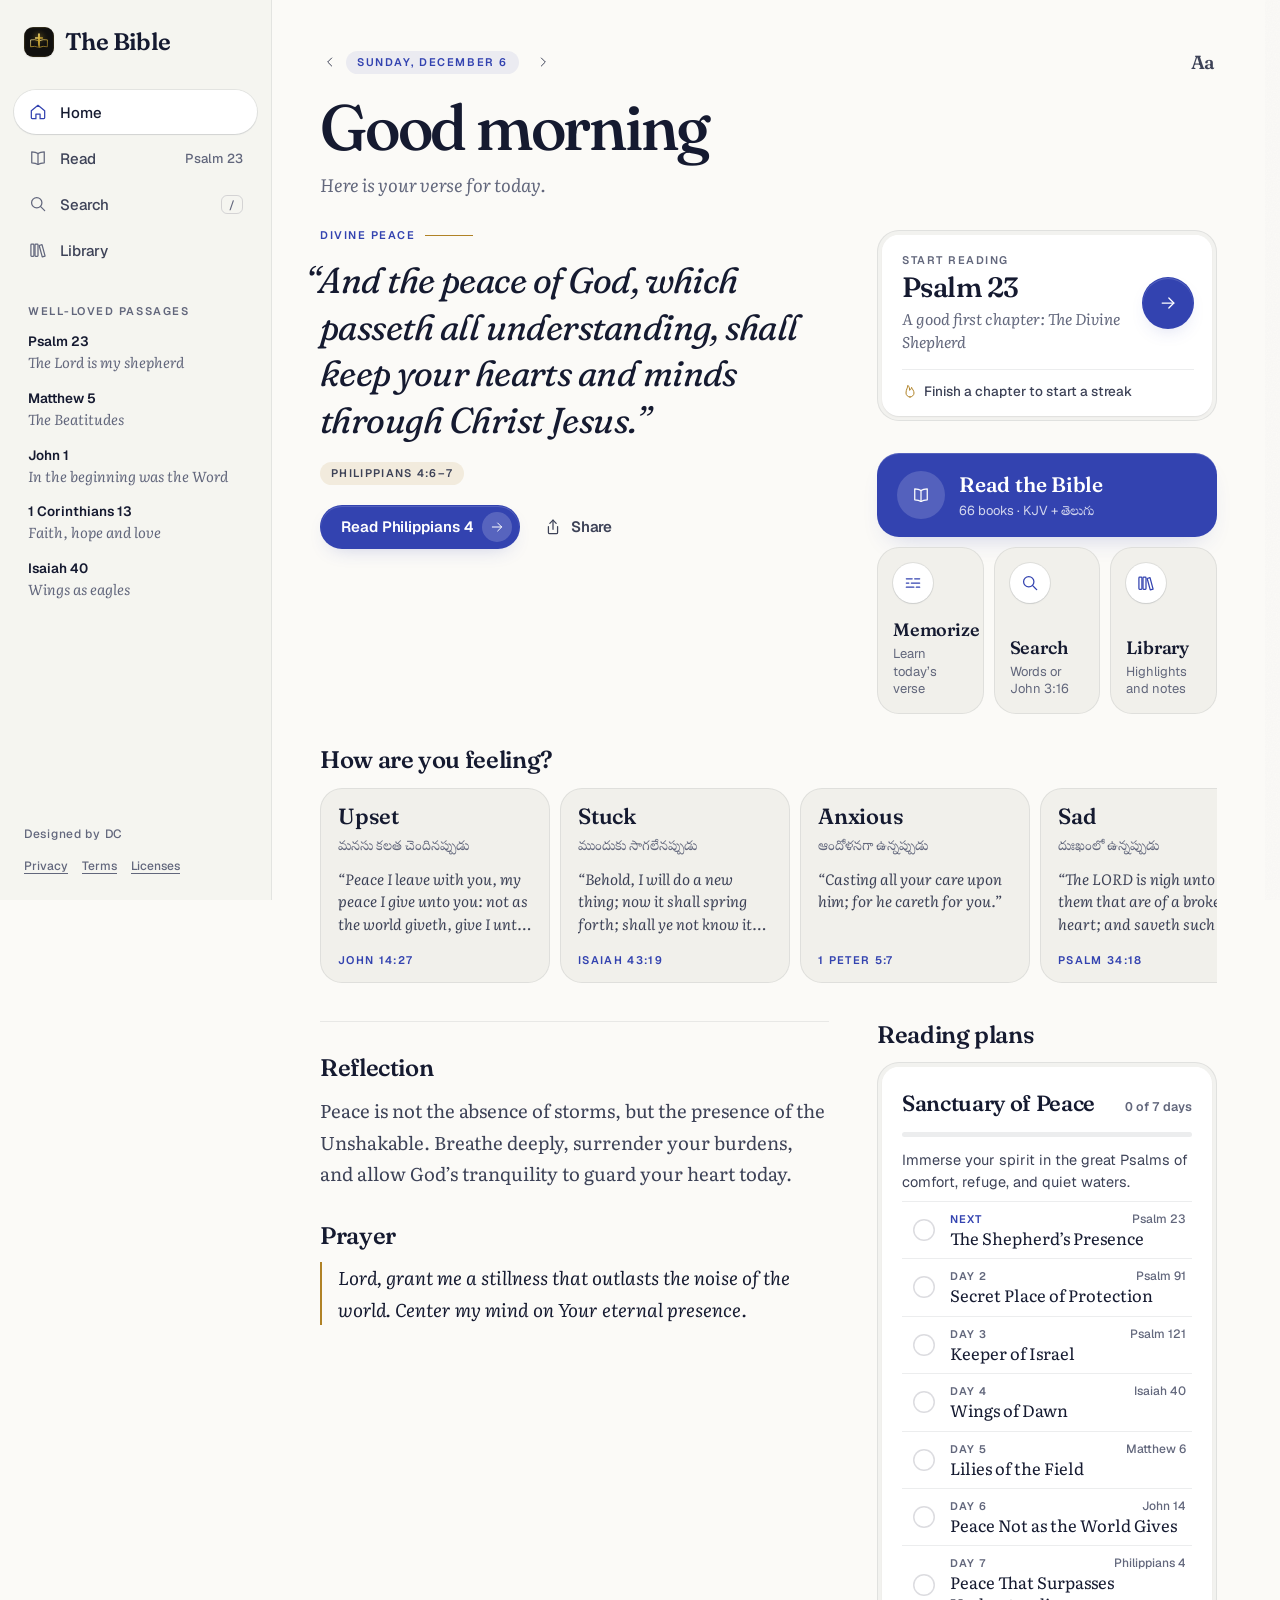
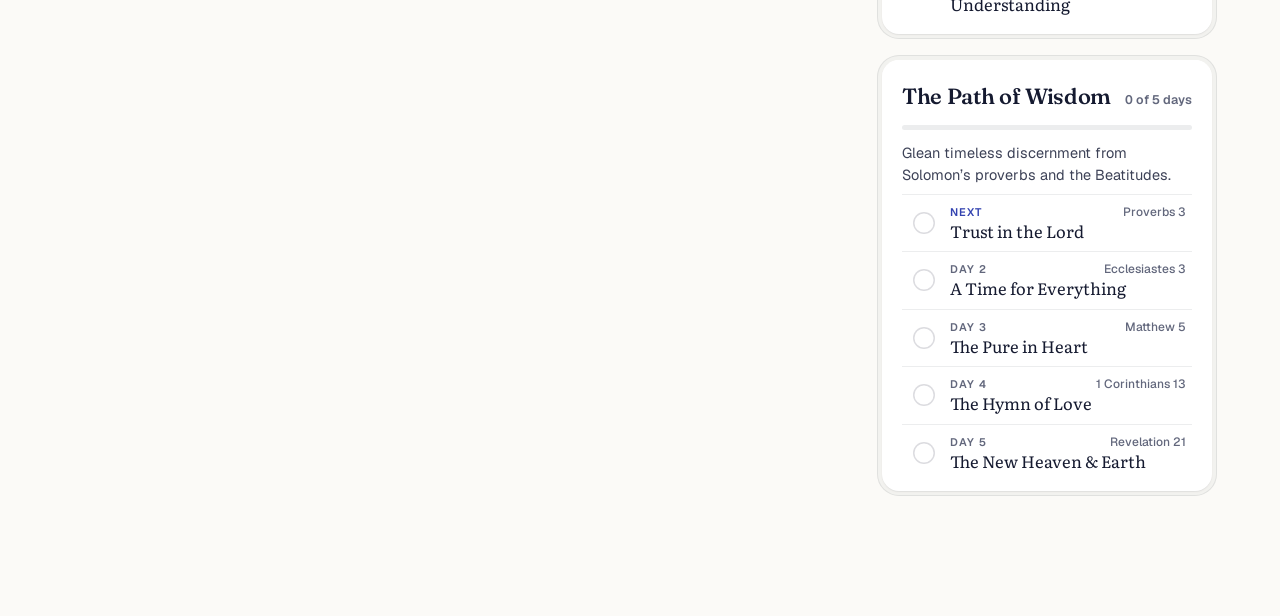
==== commit 347dadcf: "Add privacy and terms pages, update licenses, and enhance app credits" ====
--- a/index.html
+++ b/index.html
@@ -22,7 +22,6 @@
   <meta property="og:image" content="icons/icon-512.png">
   <meta property="og:type" content="website">
 
-  <link rel="preconnect" href="https://bible-api.com" crossorigin>
   <!-- Fonts are self-hosted so they work offline from the first install -->
   <link rel="preload" href="fonts/literata-normal.woff2" as="font" type="font/woff2" crossorigin>
   <link rel="preload" href="fonts/fraunces-normal.woff2" as="font" type="font/woff2" crossorigin>
@@ -69,7 +68,6 @@
     <symbol id="i-trash" viewBox="0 0 24 24"><path d="M4.5 7h15"/><path d="M9.5 7V4.8h5V7"/><path d="M6.5 7l.9 12.2a1 1 0 0 0 1 .9h7.2a1 1 0 0 0 1-.9L17.5 7"/></symbol>
     <symbol id="i-none" viewBox="0 0 24 24"><circle cx="12" cy="12" r="7.5"/><path d="M6.8 17.2 17.2 6.8"/></symbol>
     <symbol id="i-highlight" viewBox="0 0 24 24"><path d="M14.5 4.5l5 5-8.2 8.2H6.3v-5z"/><path d="M4 20.5h16"/></symbol>
-    <symbol id="i-image" viewBox="0 0 24 24"><rect x="4" y="5" width="16" height="14" rx="2"/><circle cx="9" cy="10" r="1.5"/><path d="M20 15.5l-4.5-4.5L8 18.5"/></symbol>
     <symbol id="i-download" viewBox="0 0 24 24"><path d="M12 4v11"/><path d="M7.5 10.5 12 15l4.5-4.5"/><path d="M5 19.5h14"/></symbol>
     <symbol id="i-upload" viewBox="0 0 24 24"><path d="M12 15V4"/><path d="M7.5 8.5 12 4l4.5 4.5"/><path d="M5 19.5h14"/></symbol>
     <symbol id="i-refresh" viewBox="0 0 24 24"><path d="M19.5 12a7.5 7.5 0 1 1-2.2-5.3"/><path d="M19.5 4.5v4h-4"/></symbol>
@@ -121,6 +119,10 @@
           <li><button class="passage-link pressable" data-goto="Isaiah|40"><span class="pl-ref">Isaiah 40</span><span class="pl-title">Wings as eagles</span></button></li>
         </ul>
       </section>
+      <div class="rail-credit">
+        <p>Designed by DC</p>
+        <nav class="credit-links" aria-label="Policies"><a href="privacy.html">Privacy</a><a href="terms.html">Terms</a><a href="licenses.html">Licenses</a></nav>
+      </div>
     </aside>
 
     <div class="main-col">
@@ -255,6 +257,10 @@
               <div id="reading-plans-list" class="plan-list"></div>
             </section>
           </div>
+          <footer class="app-credit">
+            <p>Designed by DC</p>
+            <nav class="credit-links" aria-label="Policies"><a href="privacy.html">Privacy</a><a href="terms.html">Terms</a><a href="licenses.html">Licenses</a></nav>
+          </footer>
         </section>
 
         <!-- SEARCH -->
@@ -386,8 +392,12 @@
     </button>
   </div>
 
+  <!-- Sheets: one full-screen layer with a scrim; the open sheet sits at its foot -->
+  <div class="sheet-layer" id="sheet-layer" hidden>
+  <div class="sheet-scrim" id="sheet-scrim"></div>
+
   <!-- Sheet: cross references -->
-  <dialog id="xref-sheet" class="sheet sheet--tall" aria-labelledby="xref-title">
+  <div id="xref-sheet" class="sheet sheet--tall" role="dialog" aria-modal="true" tabindex="-1" hidden aria-labelledby="xref-title">
     <div class="sheet-grip" data-sheet-grip>
       <div class="sheet-handle" aria-hidden="true"></div>
       <div class="sheet-head">
@@ -398,10 +408,10 @@
       </div>
     </div>
     <div class="sheet-body" id="xref-body"></div>
-  </dialog>
+  </div>
 
   <!-- Sheet: permission to save on this device -->
-  <dialog id="consent-sheet" class="sheet" aria-labelledby="consent-title" aria-describedby="consent-lead">
+  <div id="consent-sheet" class="sheet" role="dialog" aria-modal="true" tabindex="-1" hidden aria-labelledby="consent-title" aria-describedby="consent-lead">
     <div class="sheet-grip" data-sheet-grip>
       <div class="sheet-handle" aria-hidden="true"></div>
       <div class="sheet-head">
@@ -419,12 +429,12 @@
         <button class="btn btn-primary pressable" id="consent-allow">Allow saving</button>
         <button class="btn btn-secondary pressable" id="consent-later">Not now</button>
       </div>
-      <p class="consent-note">With “Not now”, what you just did lasts until you close the app.</p>
-    </div>
-  </dialog>
+      <p class="consent-note">With “Not now”, what you just did lasts until you close the app. <a href="privacy.html">Privacy policy</a></p>
+    </div>
+  </div>
 
   <!-- Sheet: book and chapter picker -->
-  <dialog id="picker-sheet" class="sheet sheet--tall" aria-labelledby="picker-title">
+  <div id="picker-sheet" class="sheet sheet--tall" role="dialog" aria-modal="true" tabindex="-1" hidden aria-labelledby="picker-title">
     <div class="sheet-grip" data-sheet-grip>
       <div class="sheet-handle" aria-hidden="true"></div>
       <div class="sheet-head">
@@ -458,10 +468,10 @@
         <div id="chapter-matrix" class="chapter-grid"></div>
       </div>
     </div>
-  </dialog>
+  </div>
 
   <!-- Sheet: reading settings -->
-  <dialog id="appearance-drawer" class="sheet" aria-labelledby="settings-title">
+  <div id="appearance-drawer" class="sheet" role="dialog" aria-modal="true" tabindex="-1" hidden aria-labelledby="settings-title">
     <div class="sheet-grip" data-sheet-grip>
       <div class="sheet-handle" aria-hidden="true"></div>
       <div class="sheet-head">
@@ -531,7 +541,7 @@
             <button class="btn btn-secondary btn-sm pressable" id="btn-data-toggle">Allow</button>
           </div>
         </div>
-        <p class="setting-note data-policy">Kept only in this browser and never sent anywhere. No tracking or advertising cookies.</p>
+        <p class="setting-note data-policy">Kept only in this browser and never sent anywhere. No tracking or advertising cookies. <a href="privacy.html">Privacy policy</a></p>
       </section>
 
       <button class="btn btn-secondary btn-block pressable pwa-install-btn hidden" id="settings-install">
@@ -539,10 +549,10 @@
         <span>Install The Bible</span>
       </button>
     </div>
-  </dialog>
+  </div>
 
   <!-- Sheet: note -->
-  <dialog id="note-drawer" class="sheet" aria-labelledby="note-title">
+  <div id="note-drawer" class="sheet" role="dialog" aria-modal="true" tabindex="-1" hidden aria-labelledby="note-title">
     <div class="sheet-grip" data-sheet-grip>
       <div class="sheet-handle" aria-hidden="true"></div>
       <div class="sheet-head sheet-head--compose">
@@ -563,10 +573,10 @@
         </button>
       </div>
     </div>
-  </dialog>
+  </div>
 
   <!-- Sheet: share card -->
-  <dialog id="card-drawer" class="sheet" aria-labelledby="card-title">
+  <div id="card-drawer" class="sheet" role="dialog" aria-modal="true" tabindex="-1" hidden aria-labelledby="card-title">
     <div class="sheet-grip" data-sheet-grip>
       <div class="sheet-handle" aria-hidden="true"></div>
       <div class="sheet-head">
@@ -582,7 +592,7 @@
           <svg class="vc-mark" aria-hidden="true"><use href="#i-cross"/></svg>
           <blockquote class="vc-text" id="card-preview-text"></blockquote>
           <figcaption class="vc-ref" id="card-preview-ref"></figcaption>
-          <span class="vc-brand">The Bible</span>
+          <span class="vc-sign"><span class="vc-brand">The Bible</span><span class="vc-credit">Designed by DC</span></span>
         </figure>
       </div>
       <div class="card-styles" role="radiogroup" aria-label="Card style">
@@ -591,21 +601,18 @@
         <button class="card-style pressable" role="radio" aria-checked="false" data-card-style="olive"><span class="cs-dot cs-olive" aria-hidden="true"></span>Olive</button>
       </div>
       <div class="sheet-actions">
+        <button class="btn btn-primary pressable" id="btn-card-share">
+          <svg class="icon icon-sm" aria-hidden="true"><use href="#i-share"/></svg><span>Share card</span>
+        </button>
         <button class="btn btn-secondary pressable" id="btn-card-copy">
           <svg class="icon icon-sm" aria-hidden="true"><use href="#i-copy"/></svg><span>Copy text</span>
         </button>
-        <button class="btn btn-secondary pressable" id="btn-card-image">
-          <svg class="icon icon-sm" aria-hidden="true"><use href="#i-image"/></svg><span>Save image</span>
-        </button>
-        <button class="btn btn-primary pressable" id="btn-card-share">
-          <svg class="icon icon-sm" aria-hidden="true"><use href="#i-share"/></svg><span>Share</span>
-        </button>
-      </div>
-    </div>
-  </dialog>
+      </div>
+    </div>
+  </div>
 
   <!-- Sheet: memorize -->
-  <dialog id="memorize-drawer" class="sheet" aria-labelledby="memorize-title">
+  <div id="memorize-drawer" class="sheet" role="dialog" aria-modal="true" tabindex="-1" hidden aria-labelledby="memorize-title">
     <div class="sheet-grip" data-sheet-grip>
       <div class="sheet-handle" aria-hidden="true"></div>
       <div class="sheet-head">
@@ -627,7 +634,8 @@
       </div>
       <p class="setting-note">Say the verse aloud. Tap a blank to peek at a word, and step up a level when it comes easily.</p>
     </div>
-  </dialog>
+  </div>
+  </div>
 
   <div id="toast-container" class="toast-stack" role="status" aria-live="polite"></div>
 
--- a/css/themes.css
+++ b/css/themes.css
@@ -36,12 +36,13 @@
   --r-pill: 999px;
   --bezel-pad: 5px;
 
-  /* Layers (dialogs use the top layer and need none) */
+  /* Layers */
   --z-rail: 20;
   --z-bar: 30;
   --z-tabbar: 40;
   --z-toolbar: 50;
   --z-toast: 70;
+  --z-sheet: 80;
 
   /* Motion */
   --ease-out: cubic-bezier(0.22, 1, 0.36, 1);
--- a/css/style.css
+++ b/css/style.css
@@ -397,6 +397,28 @@
   background: transparent;
   text-align: left;
 }
+/* Credit: foot of Home on phones, foot of the sidebar on desktop */
+.app-credit {
+  margin-top: var(--s-12, 48px);
+  padding-top: var(--s-6);
+  border-top: 1px solid var(--line);
+  font: 500 12.5px var(--font-ui);
+  letter-spacing: 0.06em;
+  color: var(--ink-3);
+  text-align: center;
+}
+.rail-credit {
+  margin-top: auto;
+  padding: 16px 10px 2px;
+  font: 500 12px var(--font-ui);
+  letter-spacing: 0.06em;
+  color: var(--ink-3);
+}
+.credit-links { display: flex; flex-wrap: wrap; gap: 4px 14px; margin-top: 8px; letter-spacing: 0; }
+.app-credit .credit-links { justify-content: center; }
+.credit-links a { display: inline-flex; align-items: center; min-height: 32px; color: var(--ink-3); text-underline-offset: 3px; }
+.data-policy a, .consent-note a { color: var(--accent); text-underline-offset: 3px; }
+
 .rail-brand img { border-radius: 9px; box-shadow: var(--shadow-sm); }
 .wordmark {
   font-family: var(--font-display);
@@ -1608,10 +1630,17 @@
   text-wrap: pretty;
 }
 .vc-ref { font: 600 11.5px var(--font-ui); letter-spacing: 0.16em; text-transform: uppercase; color: var(--vc-accent); }
-.vc-brand {
+.vc-sign {
   position: absolute;
   right: 22px;
-  bottom: 22px;
+  bottom: 18px;
+  display: flex;
+  flex-direction: column;
+  align-items: flex-end;
+  gap: 1px;
+}
+.vc-credit { font: 500 10.5px var(--font-ui); letter-spacing: 0.04em; color: var(--vc-muted); opacity: 0.85; }
+.vc-brand {
   font-family: var(--font-display);
   font-size: 15px;
   font-weight: 560;
@@ -1778,6 +1807,7 @@
     background: color-mix(in srgb, var(--surface) 55%, transparent);
   }
   .main-col { margin-left: var(--rail-w); }
+  .app-credit { display: none; }
   .top-bar { padding-top: 14px; }
   .view { padding-bottom: 120px; }
   .view:not(#view-reader) { padding-top: var(--s-10); }
@@ -1808,7 +1838,6 @@
 @media (max-width: 767px) {
   .chapter-head { margin-top: var(--s-6); }
   .sheet-actions { grid-template-columns: 1fr 1fr; }
-  .sheet-actions .btn-primary { grid-column: 1 / -1; }
 }
 
 @media (max-width: 559px) {
--- a/css/mobile.css
+++ b/css/mobile.css
@@ -47,54 +47,57 @@
 .pressable:active:not(:disabled) { transform: scale(0.97); }
 
 /* =====================================================================
-   SHEETS (native <dialog>: bottom sheet on phones, centred panel above 768px)
-   ===================================================================== */
-dialog.sheet {
+   SHEETS (plain layers, no <dialog>: bottom sheet on phones, centred panel above 768px)
+   ===================================================================== */
+/* One full-screen layer holds the scrim and the sheets; the open sheet sits at its foot as an ordinary block,
+   so nothing depends on the browser's dialog handling (which misbehaves in iOS Safari) */
+.sheet-layer {
+  position: fixed;
+  top: 0;
+  right: 0;
+  bottom: 0;
+  left: 0;
+  z-index: var(--z-sheet);
+  display: flex;
+  flex-direction: column;
+  justify-content: flex-end;
+  overscroll-behavior: contain;
+}
+.sheet-layer[hidden] { display: none; }
+.sheet-scrim {
+  position: absolute;
+  top: 0;
+  right: 0;
+  bottom: 0;
+  left: 0;
+  background: rgba(28, 22, 12, 0.36);
+  background: var(--scrim, rgba(28, 22, 12, 0.36));
+  opacity: 0;
+  transition: opacity var(--dur-slow) ease;
+  touch-action: none;
+}
+.sheet-layer.is-open .sheet-scrim { opacity: 1; }
+
+.sheet {
   --sheet-pad: 20px;
-  position: fixed;
-  inset: auto 0 0 0;
+  position: relative;
+  display: flex;
+  flex-direction: column;
   width: 100%;
-  max-width: 100%;
-  max-height: calc(100dvh - env(safe-area-inset-top, 0px) - 24px);
-  margin: 0;
-  padding: 0;
-  border: 0;
+  max-height: calc(100% - env(safe-area-inset-top, 0px) - 24px);
   border-radius: var(--r-xl) var(--r-xl) 0 0;
   background: var(--raised);
   color: var(--ink);
   box-shadow: var(--shadow-lg);
   overflow: hidden;
+  outline: none;
   transform: translateY(100%);
   transition: transform var(--dur-slow) var(--ease-sheet);
 }
-dialog.sheet:not([open]) { display: none; }
-dialog.sheet[open] { display: flex; flex-direction: column; }
-dialog.sheet.is-open { transform: translateY(0); }
-dialog.sheet.is-dragging { transition: none; }
-dialog.sheet--tall { height: min(88dvh, 860px); }
-
-dialog.sheet::backdrop {
-  background: rgba(28, 22, 12, 0.36);
-  background: var(--scrim, rgba(28, 22, 12, 0.36));
-  opacity: 0;
-  transition: opacity var(--dur-slow) ease;
-}
-dialog.sheet.is-open::backdrop { opacity: 1; }
-
-/* Browsers without <dialog> (Safari before 15.4): sheets sit above a scrim of their own */
-.sheet-fallback dialog.sheet { z-index: 91; }
-.sheet-scrim { display: none; }
-.sheet-fallback .sheet-scrim {
-  display: block;
-  position: fixed;
-  inset: 0;
-  z-index: 90;
-  background: var(--scrim, rgba(28, 22, 12, 0.36));
-  opacity: 0;
-  pointer-events: none;
-  transition: opacity var(--dur-slow) ease;
-}
-.sheet-fallback.has-sheet .sheet-scrim { opacity: 1; pointer-events: auto; }
+.sheet[hidden] { display: none; }
+.sheet.is-open { transform: translateY(0); }
+.sheet.is-dragging { transition: none; }
+.sheet--tall { height: min(88%, 860px); }
 
 .sheet-grip { flex-shrink: 0; touch-action: none; }
 .sheet-handle {
@@ -143,20 +146,18 @@
 }
 
 @media (min-width: 768px) {
-  dialog.sheet {
+  .sheet-layer { justify-content: center; align-items: center; padding: 32px 24px; }
+  .sheet {
     --sheet-pad: 24px;
-    inset: 0;
-    width: min(580px, calc(100vw - 48px));
-    height: fit-content;
-    max-height: min(780px, calc(100dvh - 64px));
-    margin: auto;
+    width: min(580px, 100%);
+    max-height: min(780px, 100%);
     border-radius: var(--r-xl);
     opacity: 0;
     transform: translateY(14px) scale(0.98);
     transition: transform var(--dur-base) var(--ease-out), opacity var(--dur-base) var(--ease-out);
   }
-  dialog.sheet--tall { height: min(780px, calc(100dvh - 64px)); }
-  dialog.sheet.is-open { opacity: 1; transform: none; }
+  .sheet--tall { height: min(780px, 100%); }
+  .sheet.is-open { opacity: 1; transform: none; }
   .sheet-handle { display: none; }
   .sheet-head { min-height: 64px; padding-top: 4px; }
   .sheet-body { padding-bottom: var(--sheet-pad); }
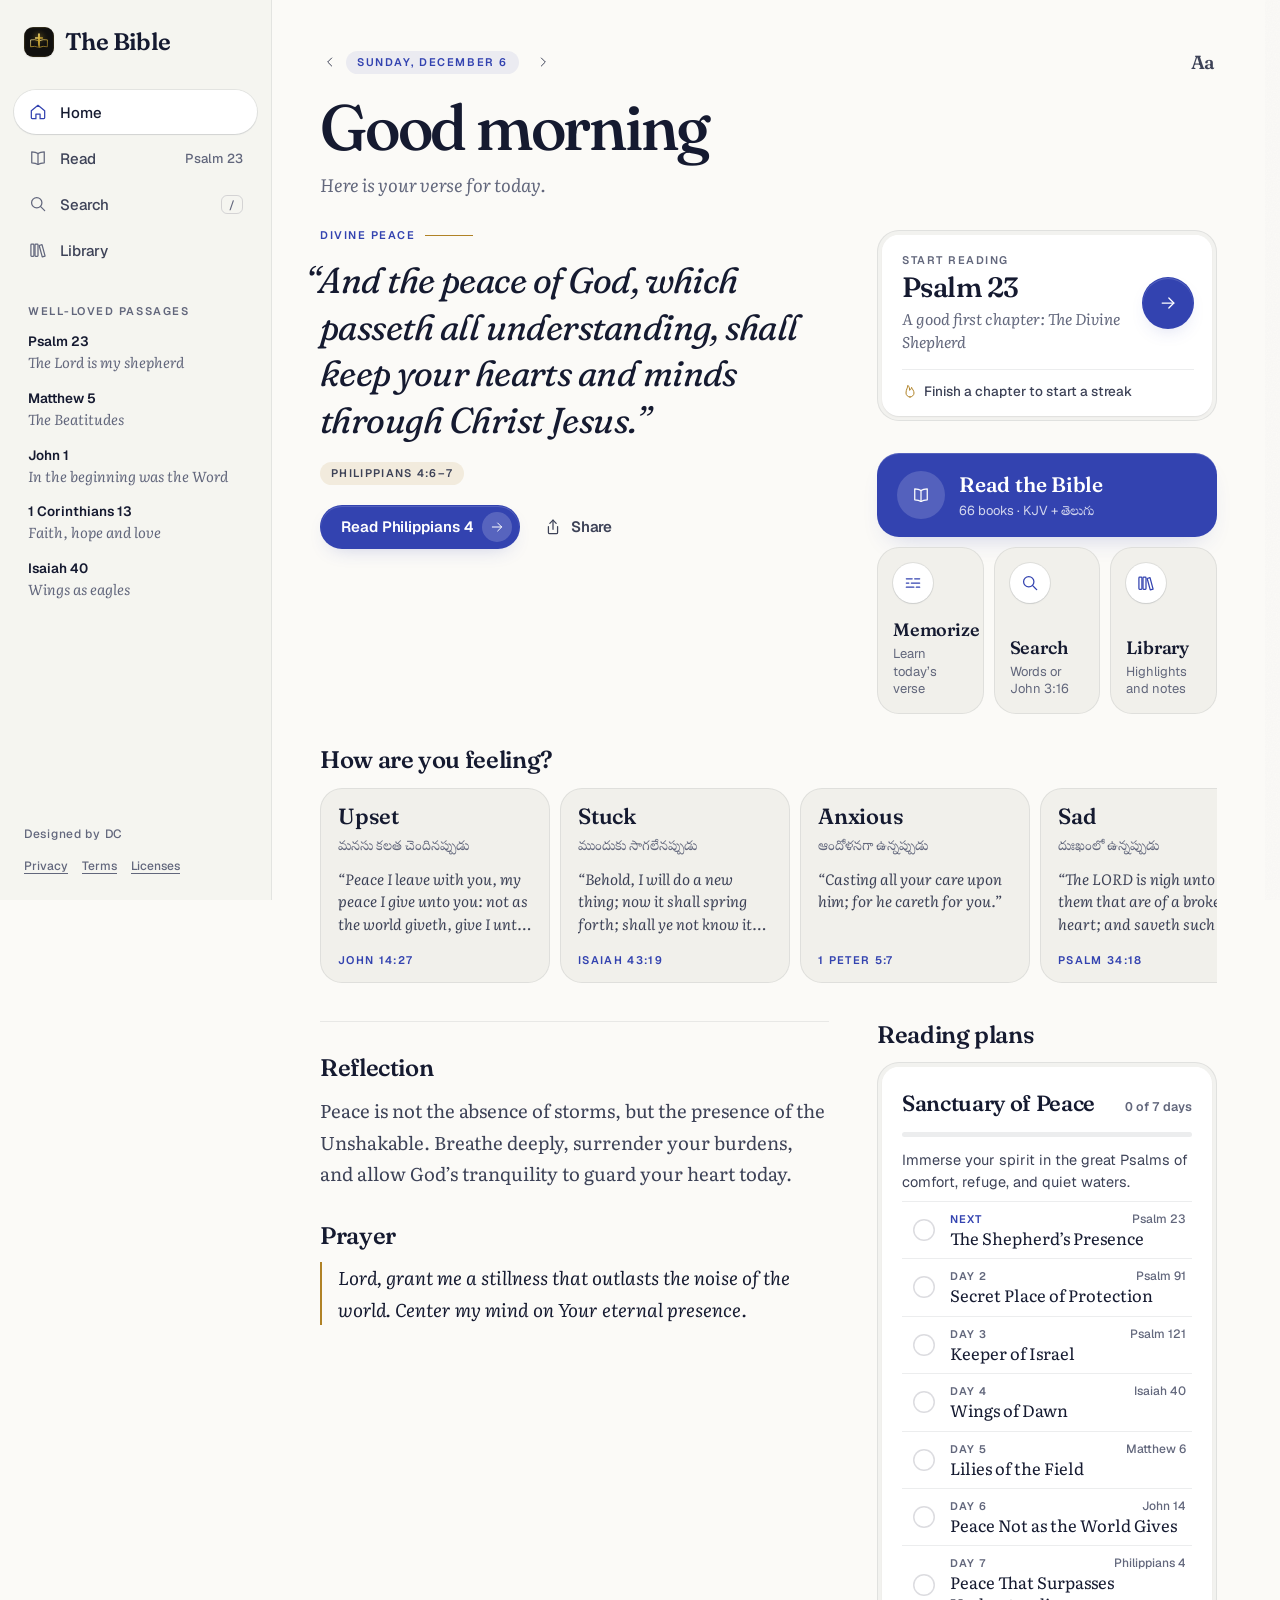
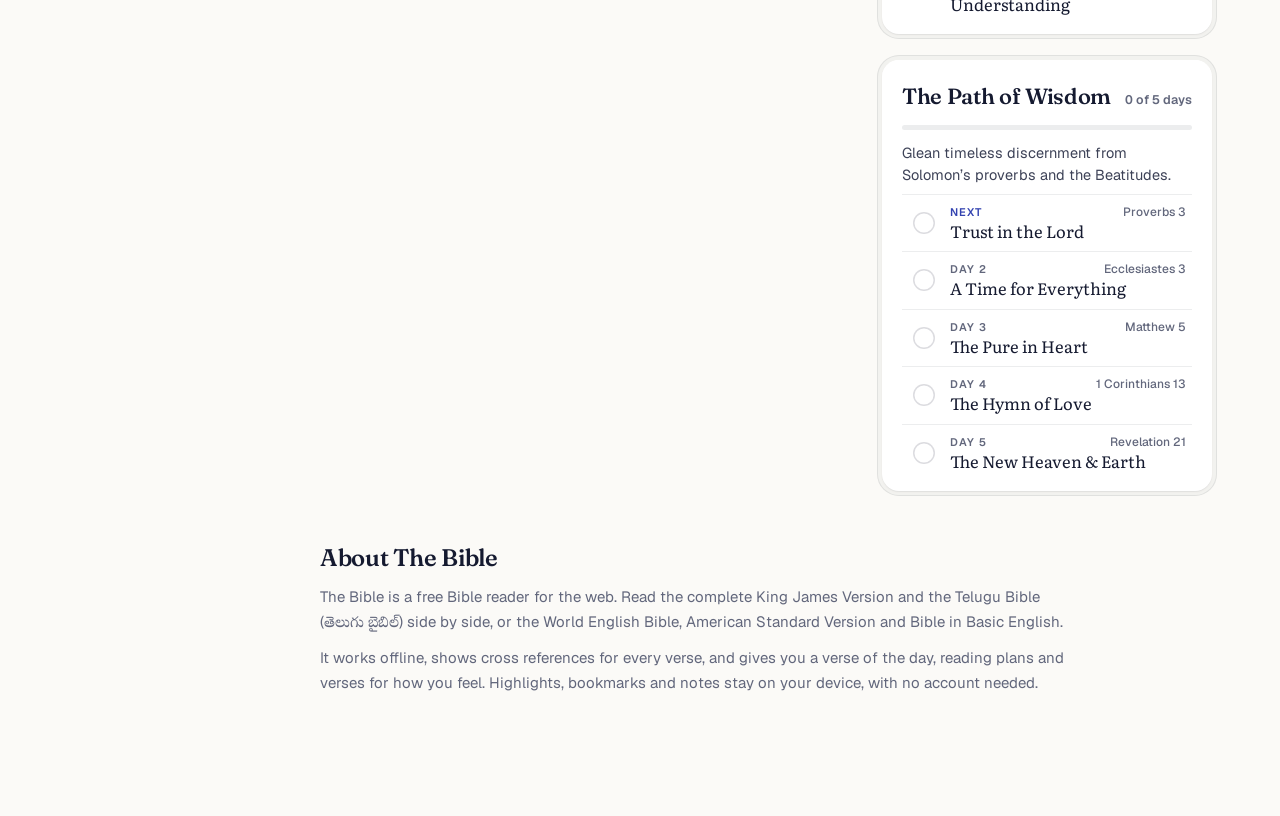
==== commit bde3b041: "Add robots.txt, sitemap.xml, and Vercel configuration - Created robots.txt to allow search engines t" ====
--- a/index.html
+++ b/index.html
@@ -3,8 +3,10 @@
 <head>
   <meta charset="UTF-8">
   <meta name="viewport" content="width=device-width, initial-scale=1, viewport-fit=cover, interactive-widget=resizes-content">
-  <title>The Bible</title>
-  <meta name="description" content="A quiet Bible reader: the whole King James Bible and three other public-domain translations, chapters saved for offline reading, highlights and notes kept on your device, a daily verse and cross references.">
+  <title>The Bible – Read the KJV and Telugu Bible Online, Free</title>
+  <meta name="description" content="Read the King James Bible and the Telugu Bible (తెలుగు బైబిల్) side by side, free and offline. Daily verse, cross references, highlights and notes kept on your device.">
+  <link rel="canonical" href="https://thebible.dcbuilds.in/">
+  <meta name="robots" content="index, follow, max-image-preview:large, max-snippet:-1, max-video-preview:-1">
 
   <link rel="manifest" href="manifest.webmanifest">
   <meta name="theme-color" content="#FBFAF7" media="(prefers-color-scheme: light)">
@@ -17,15 +19,94 @@
   <link rel="icon" type="image/svg+xml" href="icons/favicon.svg">
   <link rel="apple-touch-icon" href="icons/icon-180.png">
 
-  <meta property="og:title" content="The Bible">
-  <meta property="og:description" content="Read the whole Bible with careful typography, offline chapters, highlights, notes and a daily verse.">
-  <meta property="og:image" content="icons/icon-512.png">
+  <!-- Link previews -->
   <meta property="og:type" content="website">
+  <meta property="og:site_name" content="The Bible">
+  <meta property="og:locale" content="en_IN">
+  <meta property="og:url" content="https://thebible.dcbuilds.in/">
+  <meta property="og:title" content="The Bible – Read the KJV and Telugu Bible Online">
+  <meta property="og:description" content="Read the King James Bible and the Telugu Bible side by side, free and offline, with a daily verse and cross references.">
+  <meta property="og:image" content="https://thebible.dcbuilds.in/og-image.png">
+  <meta property="og:image:type" content="image/png">
+  <meta property="og:image:width" content="1200">
+  <meta property="og:image:height" content="630">
+  <meta property="og:image:alt" content="The Bible: read the King James Bible and the Telugu Bible side by side.">
+  <meta name="twitter:card" content="summary_large_image">
+  <meta name="twitter:title" content="The Bible – Read the KJV and Telugu Bible Online">
+  <meta name="twitter:description" content="Read the King James Bible and the Telugu Bible side by side, free and offline, with a daily verse and cross references.">
+  <meta name="twitter:image" content="https://thebible.dcbuilds.in/og-image.png">
+  <meta name="twitter:image:alt" content="The Bible: read the King James Bible and the Telugu Bible side by side.">
+
+  <script type="application/ld+json">
+  {
+    "@context": "https://schema.org",
+    "@graph": [
+      {
+        "@type": "WebSite",
+        "@id": "https://thebible.dcbuilds.in/#website",
+        "url": "https://thebible.dcbuilds.in/",
+        "name": "The Bible",
+        "description": "Read the King James Bible and the Telugu Bible (తెలుగు బైబిల్) side by side, free and offline. Daily verse, cross references, highlights and notes kept on your device.",
+        "inLanguage": [
+          "en",
+          "te"
+        ],
+        "publisher": {
+          "@id": "https://thebible.dcbuilds.in/#publisher"
+        }
+      },
+      {
+        "@type": "Organization",
+        "@id": "https://thebible.dcbuilds.in/#publisher",
+        "name": "DC"
+      },
+      {
+        "@type": "WebApplication",
+        "@id": "https://thebible.dcbuilds.in/#app",
+        "name": "The Bible",
+        "url": "https://thebible.dcbuilds.in/",
+        "description": "Read the King James Bible and the Telugu Bible (తెలుగు బైబిల్) side by side, free and offline. Daily verse, cross references, highlights and notes kept on your device.",
+        "applicationCategory": "ReferenceApplication",
+        "operatingSystem": "Any",
+        "browserRequirements": "Requires JavaScript",
+        "inLanguage": [
+          "en",
+          "te"
+        ],
+        "isAccessibleForFree": true,
+        "offers": {
+          "@type": "Offer",
+          "price": "0",
+          "priceCurrency": "INR"
+        },
+        "featureList": [
+          "King James Version and Telugu Bible side by side",
+          "World English Bible, American Standard Version and Bible in Basic English",
+          "Works offline",
+          "Cross references for each verse",
+          "Verse of the day, reflection and prayer",
+          "Highlights, bookmarks and notes stored on the device"
+        ],
+        "image": "https://thebible.dcbuilds.in/og-image.png",
+        "publisher": {
+          "@id": "https://thebible.dcbuilds.in/#publisher"
+        }
+      }
+    ]
+  }
+  </script>
 
   <!-- Fonts are self-hosted so they work offline from the first install -->
-  <link rel="preload" href="fonts/literata-normal.woff2" as="font" type="font/woff2" crossorigin>
-  <link rel="preload" href="fonts/fraunces-normal.woff2" as="font" type="font/woff2" crossorigin>
-  <link rel="preload" href="fonts/geist-normal.woff2" as="font" type="font/woff2" crossorigin>
+  <!-- Fetch every app module in parallel instead of one import at a time. Fonts are not preloaded:
+       on slow connections they held up the first paint (measured: LCP 4.5 s with preloads, 2.8 s without) -->
+  <link rel="modulepreload" href="js/app.js">
+  <link rel="modulepreload" href="js/bible-data.js">
+  <link rel="modulepreload" href="js/bible-source.js">
+  <link rel="modulepreload" href="js/storage.js">
+  <link rel="modulepreload" href="js/pwa.js">
+  <link rel="modulepreload" href="js/share-card.js">
+  <link rel="modulepreload" href="js/cross-refs.js">
+  <link rel="modulepreload" href="js/util.js">
 
   <script>
     // Apply the saved theme before first paint so night readers never see a light flash.
@@ -45,6 +126,13 @@
   <link rel="stylesheet" href="css/mobile.css">
 </head>
 <body data-view="daily">
+  <noscript>
+    <div class="noscript-note">
+      <h1>The Bible</h1>
+      <p>Read the King James Bible and the Telugu Bible side by side, free and offline. This reader needs JavaScript to show the Bible text; please turn it on in your browser.</p>
+      <p><a href="privacy.html">Privacy</a> · <a href="terms.html">Terms</a> · <a href="licenses.html">Licenses &amp; credits</a></p>
+    </div>
+  </noscript>
   <a class="skip-link" href="#reading-content">Skip to scripture</a>
 
   <!-- Icon set: 24px grid, 1.5 stroke, round joins -->
@@ -169,7 +257,7 @@
         </section>
 
         <!-- HOME -->
-        <section id="view-daily" class="view is-active" aria-labelledby="daily-heading">
+        <section id="view-daily" class="view is-active" aria-labelledby="home-title">
           <header class="view-head home-head">
             <div class="view-head-top">
               <div class="day-nav">
@@ -180,7 +268,7 @@
               </div>
               <button class="icon-btn pressable" data-action="open-settings" aria-haspopup="dialog" aria-label="Reading settings"><span class="aa-glyph" aria-hidden="true">Aa</span></button>
             </div>
-            <h1 class="view-title" id="daily-heading">Good morning</h1>
+            <h1 class="view-title" id="home-title"><span class="visually-hidden">The Bible: </span><span id="daily-heading">Good morning</span></h1>
             <p class="home-sub" id="home-sub">Here is your verse for today.</p>
           </header>
 
@@ -257,6 +345,12 @@
               <div id="reading-plans-list" class="plan-list"></div>
             </section>
           </div>
+          <section class="home-about" aria-labelledby="about-title">
+            <h2 class="section-title" id="about-title">About The Bible</h2>
+            <p>The Bible is a free Bible reader for the web. Read the complete King James Version and the Telugu Bible (<span lang="te">తెలుగు బైబిల్</span>) side by side, or the World English Bible, American Standard Version and Bible in Basic English.</p>
+            <p>It works offline, shows cross references for every verse, and gives you a verse of the day, reading plans and verses for how you feel. Highlights, bookmarks and notes stay on your device, with no account needed.</p>
+          </section>
+
           <footer class="app-credit">
             <p>Designed by DC</p>
             <nav class="credit-links" aria-label="Policies"><a href="privacy.html">Privacy</a><a href="terms.html">Terms</a><a href="licenses.html">Licenses</a></nav>
--- a/css/style.css
+++ b/css/style.css
@@ -397,6 +397,14 @@
   background: transparent;
   text-align: left;
 }
+/* About: a few plain sentences at the foot of Home */
+.home-about { margin-top: var(--s-12, 48px); max-width: 68ch; }
+.home-about p { margin-top: var(--s-3); font-size: 15px; line-height: 1.65; color: var(--ink-3); }
+
+.noscript-note { max-width: 640px; margin: 48px auto; padding: 0 20px; font-family: var(--font-ui); color: var(--ink); }
+.noscript-note h1 { font-family: var(--font-display); font-size: 36px; margin-bottom: 12px; }
+.noscript-note p { margin-bottom: 12px; color: var(--ink-2); line-height: 1.6; }
+
 /* Credit: foot of Home on phones, foot of the sidebar on desktop */
 .app-credit {
   margin-top: var(--s-12, 48px);
